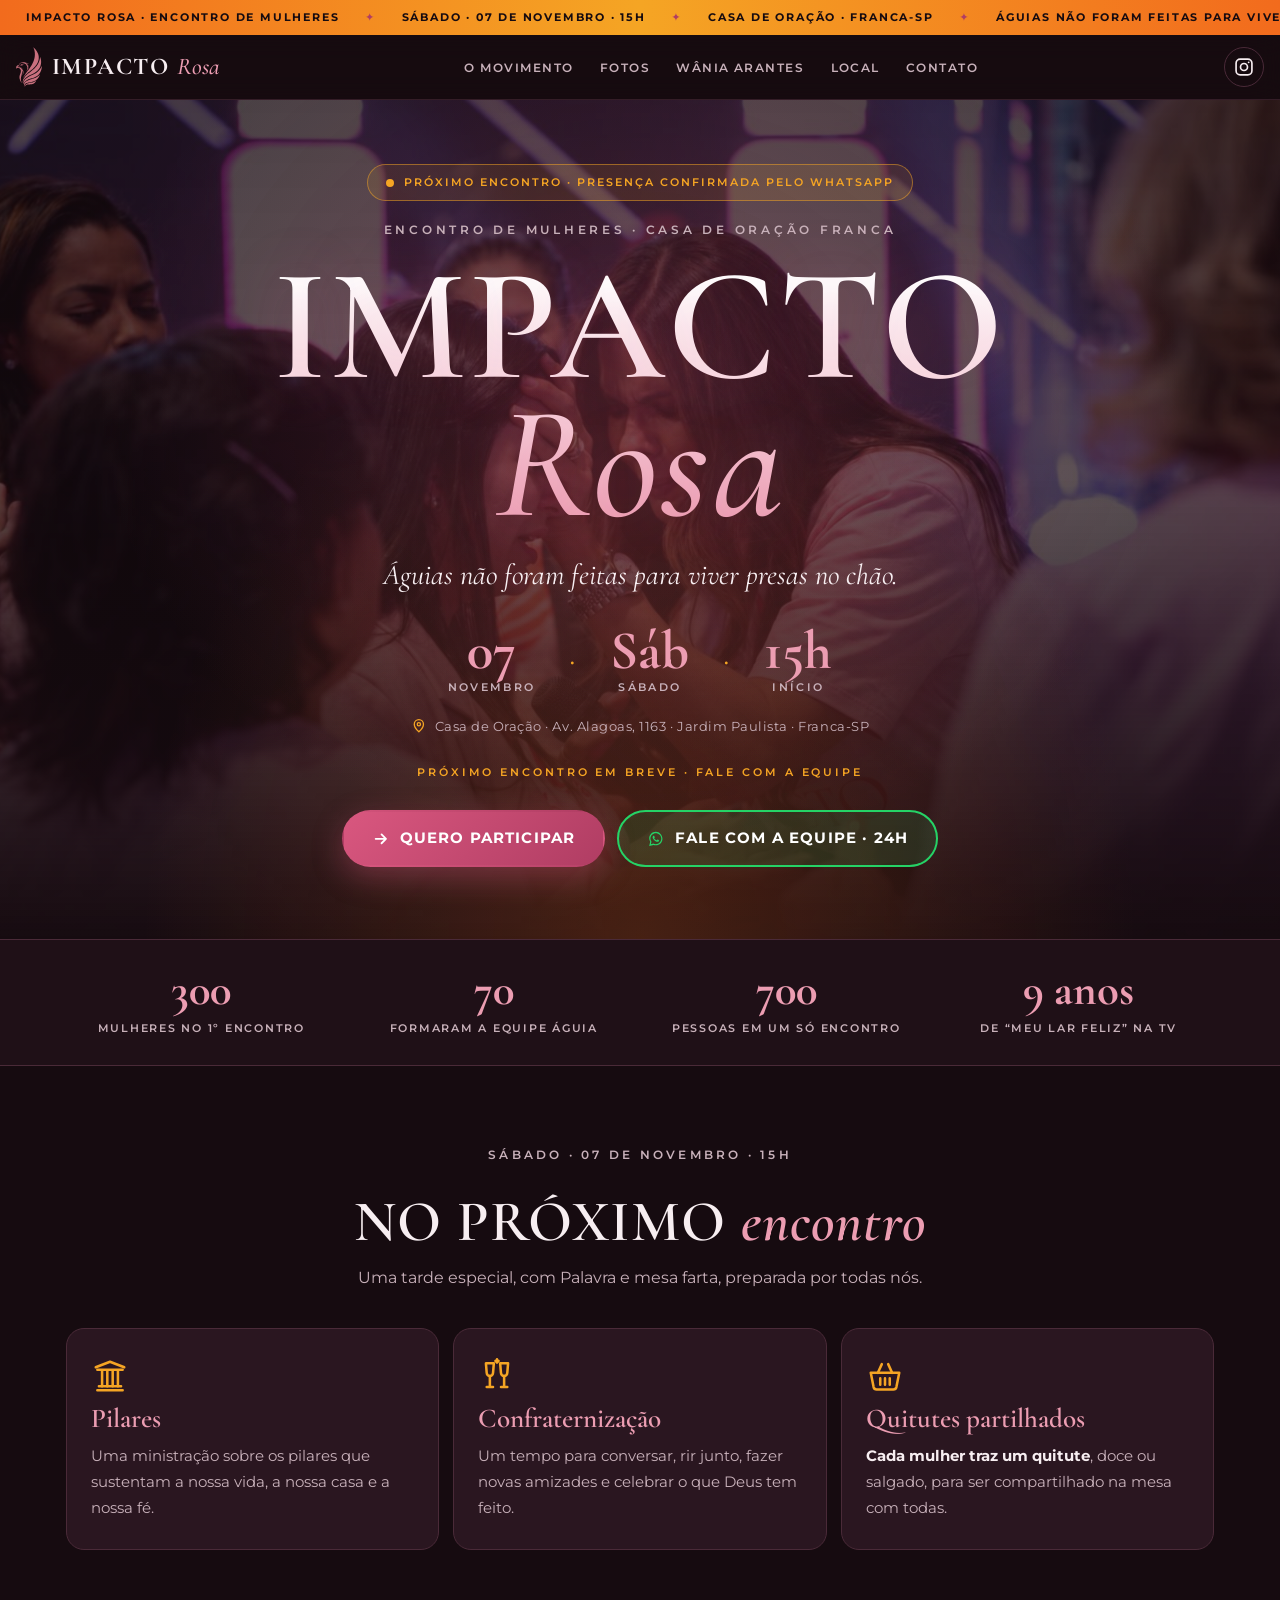
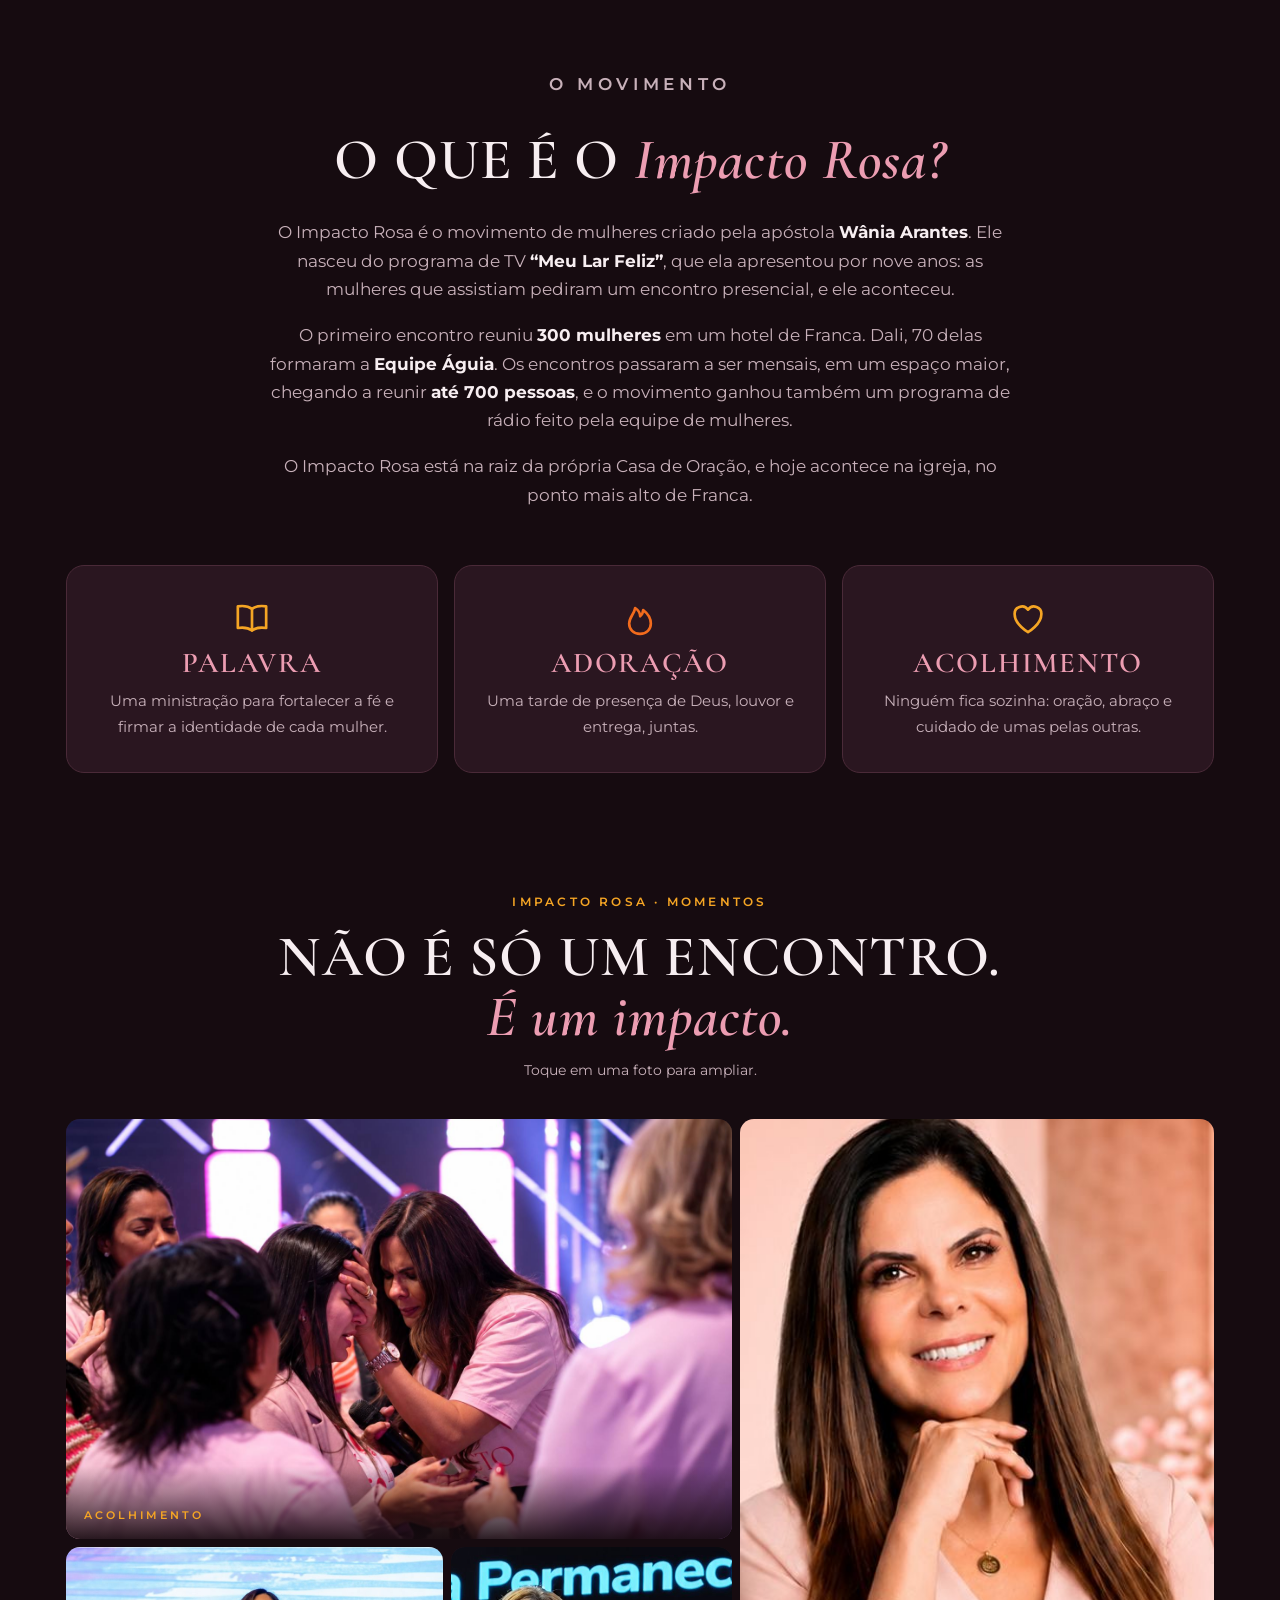
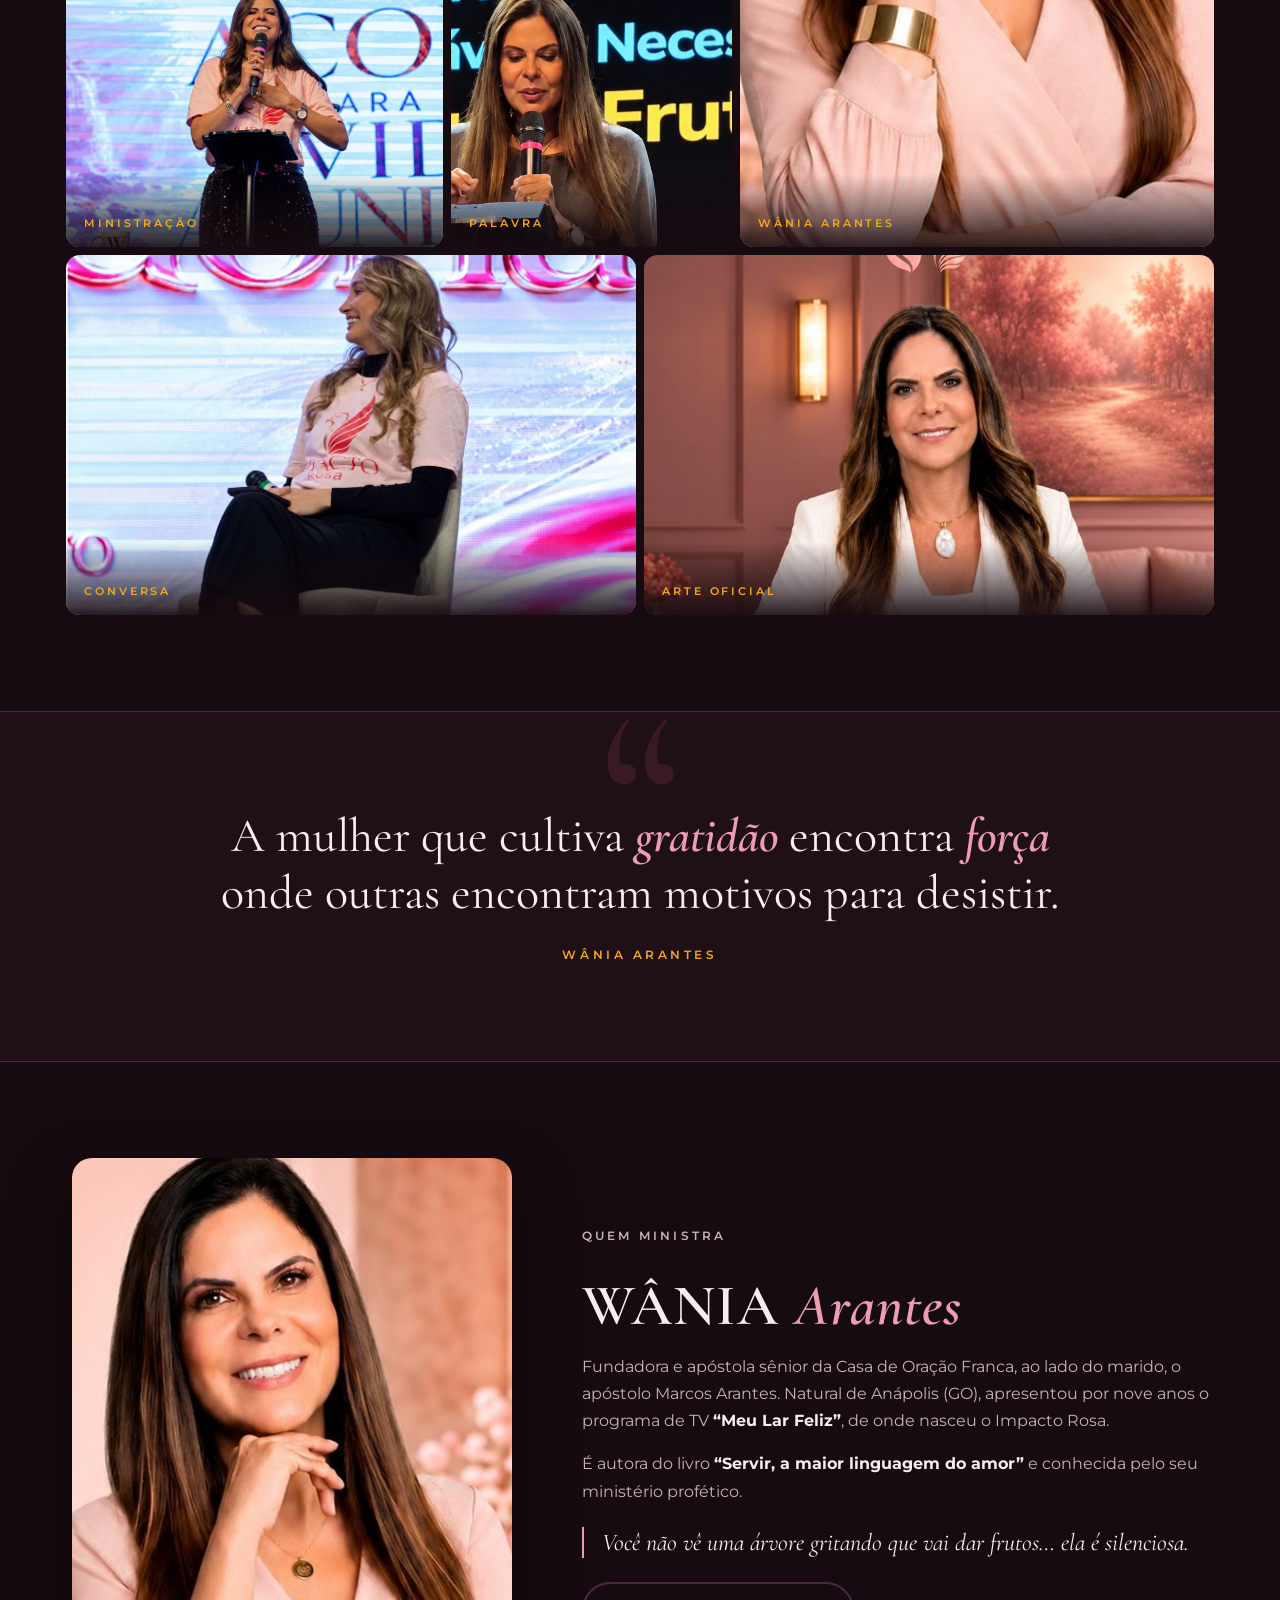
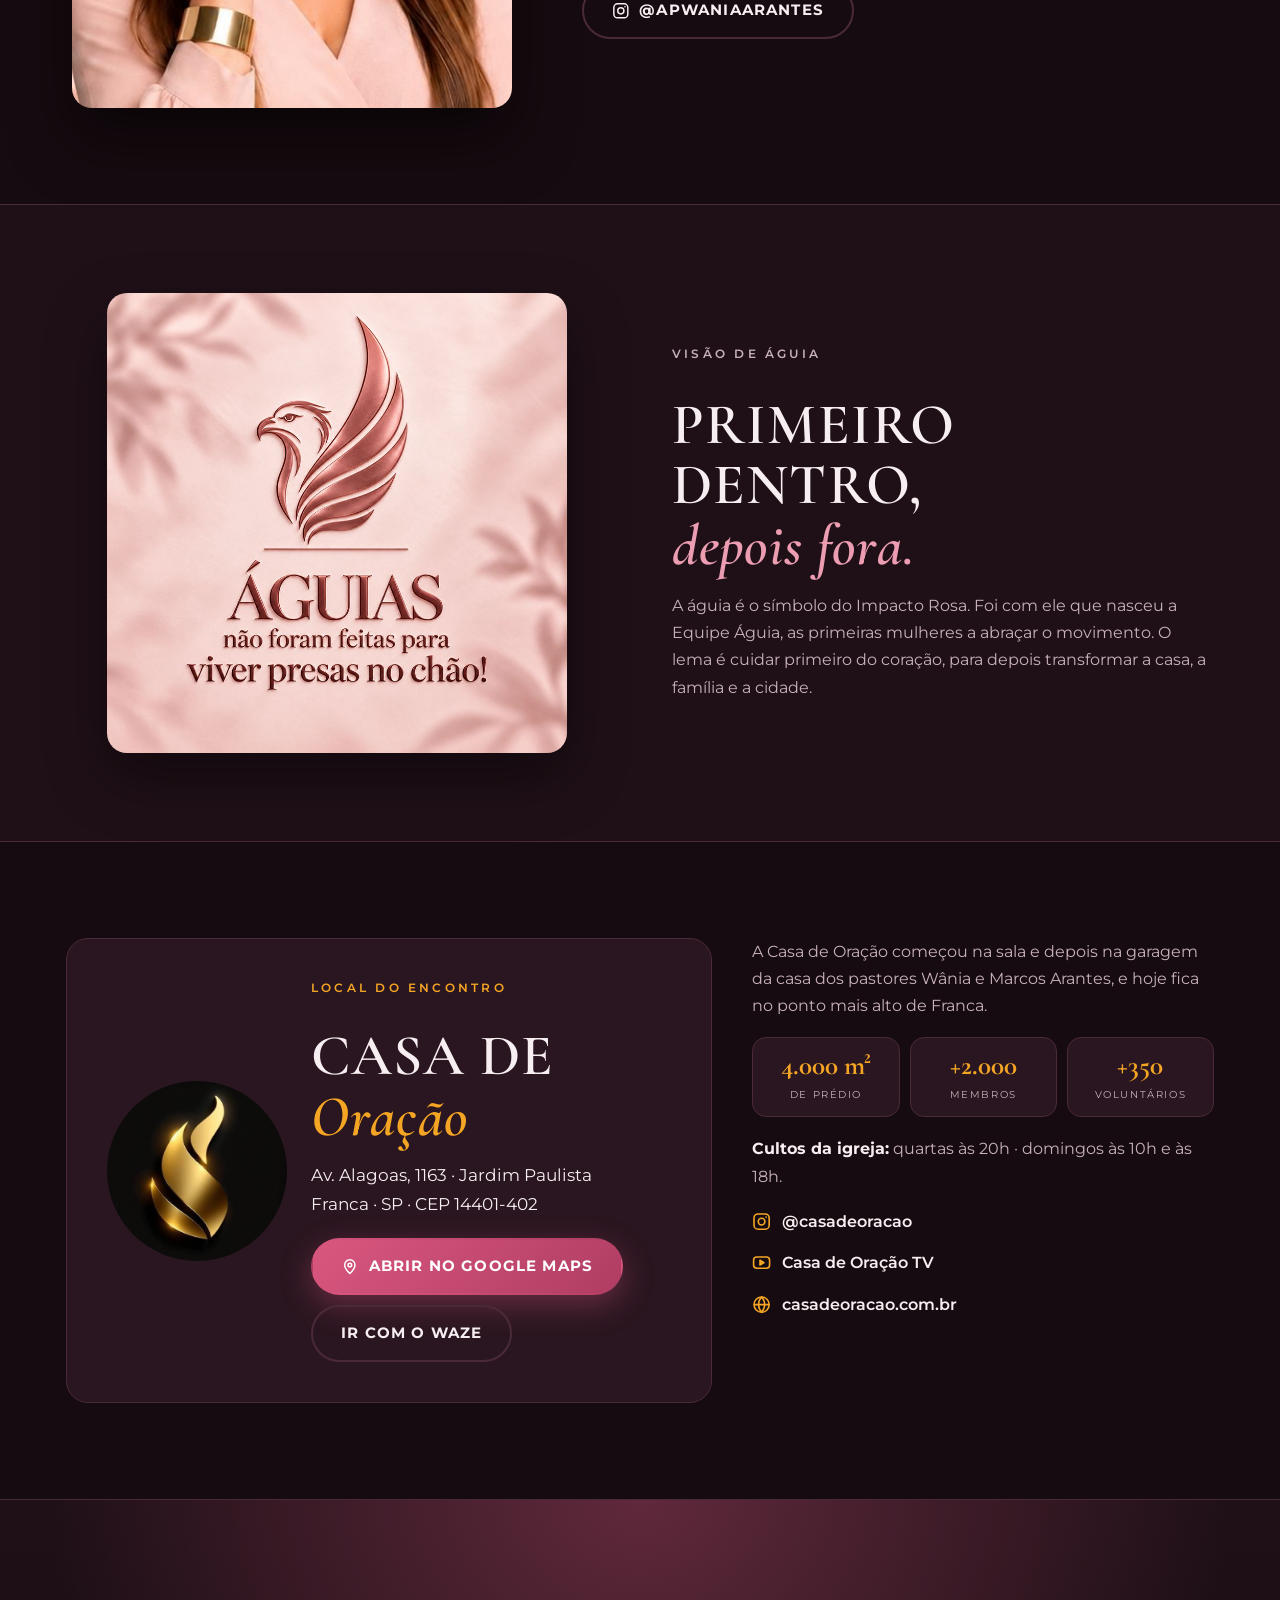
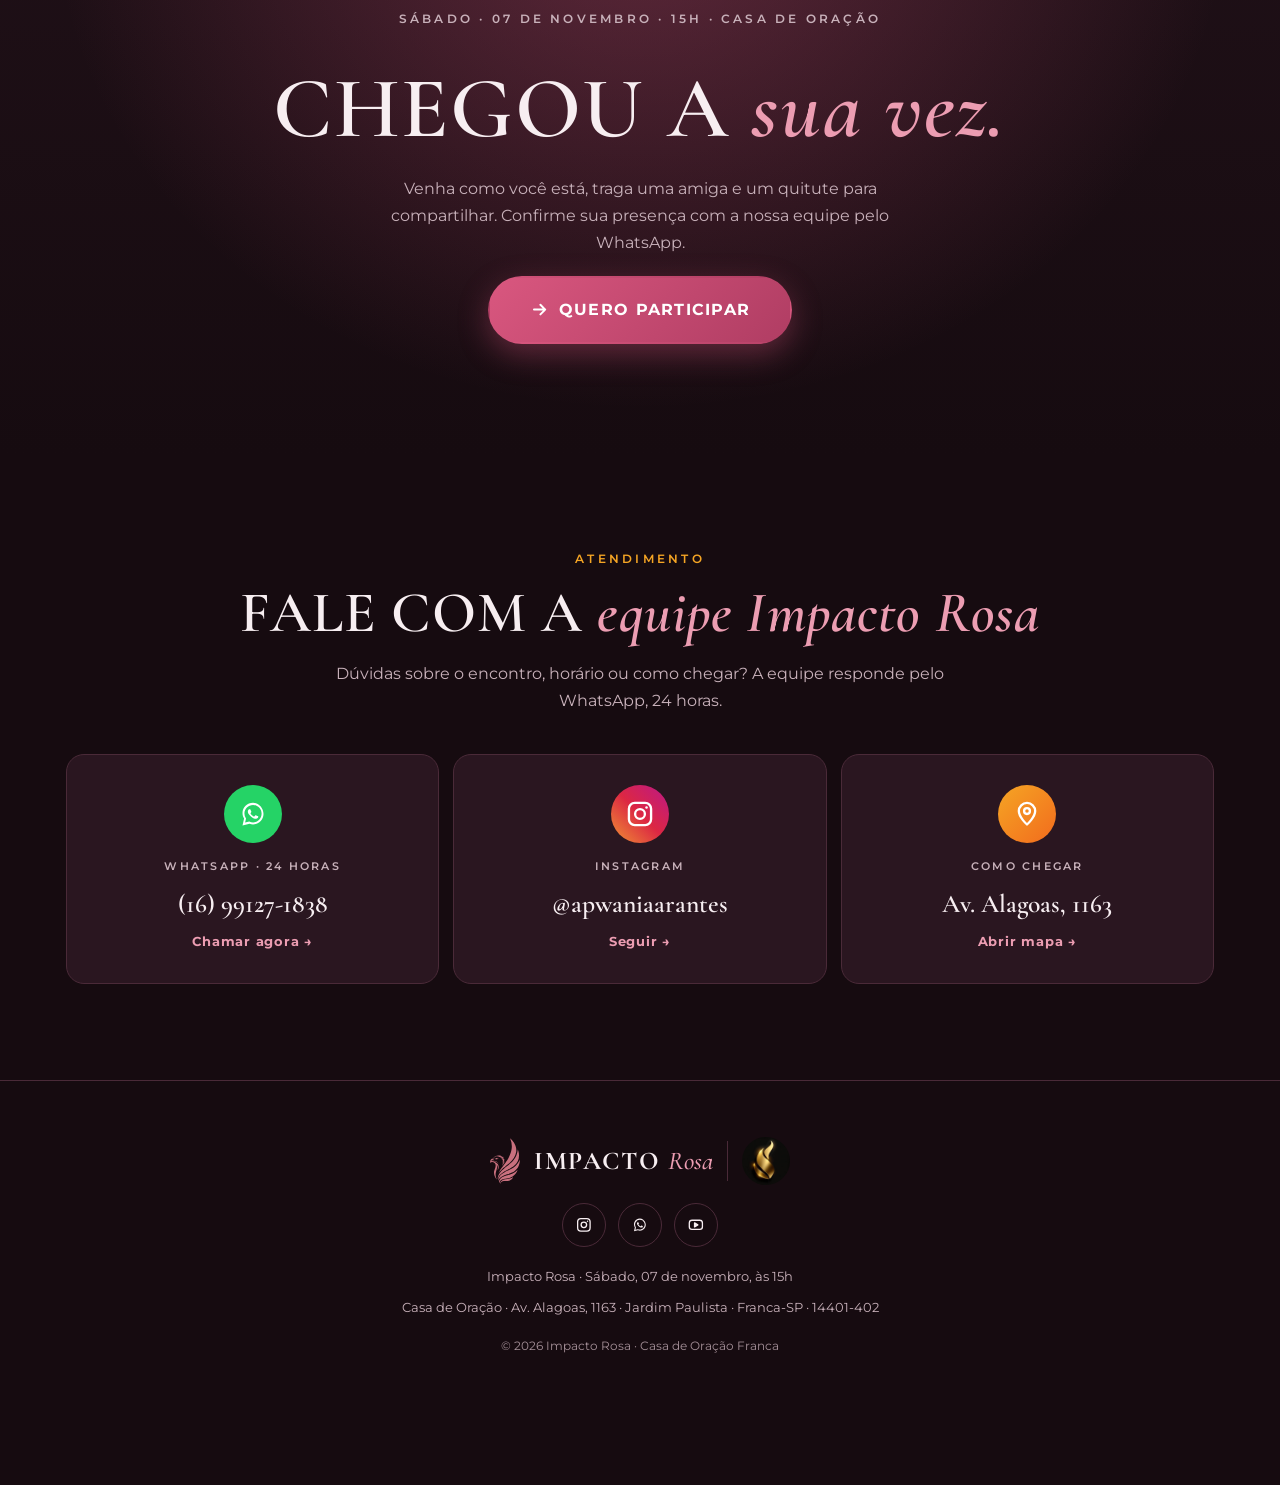
==== src/index.html @ b135def7 "Melhora o emblema da aba do navegador Ícone vetorial (icons/favicon.svg) com a águia em rosa claro s" ====
<!doctype html>
<html lang="pt-BR">
<head>
  <meta charset="utf-8">
  <meta name="viewport" content="width=device-width, initial-scale=1, viewport-fit=cover">
  <title>Impacto Rosa · Sábado, 07/11 às 15h · Casa de Oração Franca</title>
  <meta name="claude:viewport-fit-sides" content="cover">
  <meta name="description" content="Impacto Rosa: o encontro de mulheres criado por Wânia Arantes na Casa de Oração Franca. Próximo encontro: sábado, 7 de novembro, às 15h. Av. Alagoas, 1163, Jardim Paulista, Franca-SP.">
  <meta name="theme-color" content="#160b10">
  <link rel="icon" href="../favicon.ico" sizes="any">
  <link rel="icon" type="image/svg+xml" href="../icons/favicon.svg">
  <link rel="icon" type="image/png" sizes="32x32" href="../icons/favicon-32.png">
  <link rel="icon" type="image/png" sizes="192x192" href="../icons/icon-192.png">
  <link rel="apple-touch-icon" href="../icons/apple-touch-icon.png">
  <!-- Prévia do link no WhatsApp, Instagram e Facebook (SITE_URL é trocado pelo script de montagem) -->
  <meta property="og:type" content="website">
  <meta property="og:site_name" content="Impacto Rosa">
  <meta property="og:title" content="Impacto Rosa · Sábado, 07/11 às 15h · Casa de Oração Franca">
  <meta property="og:description" content="Encontro de mulheres com Wânia Arantes: Pilares, confraternização e quitutes partilhados. Av. Alagoas, 1163, Jardim Paulista, Franca-SP. WhatsApp 24h.">
  <meta property="og:url" content="SITE_URL">
  <meta property="og:image" content="SITE_URLicons/og-image.jpg">
  <meta property="og:image:width" content="1200">
  <meta property="og:image:height" content="630">
  <meta property="og:locale" content="pt_BR">
  <meta name="twitter:card" content="summary_large_image">
  <link rel="preconnect" href="https://fonts.googleapis.com">
  <link rel="preconnect" href="https://fonts.gstatic.com" crossorigin>
  <link rel="stylesheet" href="https://fonts.googleapis.com/css2?family=Cormorant+Garamond:ital,wght@0,500;0,600;0,700;1,500&family=Montserrat:wght@400;500;600;700&display=swap">
  <link rel="stylesheet" href="../assets/css/styles.css">
  <script type="application/ld+json">
  {
    "@context": "https://schema.org",
    "@type": "Event",
    "name": "Impacto Rosa",
    "description": "Encontro de mulheres da Casa de Oração Franca, com Wânia Arantes.",
    "startDate": "2026-11-07T15:00:00-03:00",
    "eventAttendanceMode": "https://schema.org/OfflineEventAttendanceMode",
    "eventStatus": "https://schema.org/EventScheduled",
    "location": {
      "@type": "Place",
      "name": "Casa de Oração Franca",
      "address": {
        "@type": "PostalAddress",
        "streetAddress": "Av. Alagoas, 1163 - Jardim Paulista",
        "addressLocality": "Franca",
        "addressRegion": "SP",
        "postalCode": "14401-402",
        "addressCountry": "BR"
      }
    },
    "performer": { "@type": "Person", "name": "Wânia Arantes" },
    "organizer": { "@type": "Organization", "name": "Casa de Oração Franca", "url": "https://casadeoracao.com.br/" }
  }
  </script>
</head>
<body>
  <a class="skip-link" href="#conteudo">Pular para o conteúdo</a>

  <!-- FAIXA ANIMADA -->
  <div class="ticker" aria-hidden="true">
    <div class="ticker-track">
      <span>Impacto Rosa · Encontro de mulheres</span><i>✦</i>
      <span>Sábado · 07 de novembro · 15h</span><i>✦</i>
      <span>Casa de Oração · Franca-SP</span><i>✦</i>
      <span>Águias não foram feitas para viver presas no chão</span><i>✦</i>
      <span>Primeiro dentro, depois fora</span><i>✦</i>
      <span>Pilares · Confraternização · Traga um quitute</span><i>✦</i>
      <span>Atendimento 24h · (16) 99127-1838</span><i>✦</i>
      <span>Impacto Rosa · Encontro de mulheres</span><i>✦</i>
      <span>Sábado · 07 de novembro · 15h</span><i>✦</i>
      <span>Casa de Oração · Franca-SP</span><i>✦</i>
      <span>Águias não foram feitas para viver presas no chão</span><i>✦</i>
      <span>Primeiro dentro, depois fora</span><i>✦</i>
      <span>Pilares · Confraternização · Traga um quitute</span><i>✦</i>
      <span>Atendimento 24h · (16) 99127-1838</span><i>✦</i>
    </div>
  </div>

  <header class="nav">
    <a class="nav-brand" href="#inicio" aria-label="Impacto Rosa, início">
      <img src="../assets/img/logo-aguia.svg" width="26" height="40" alt="">
      <span>Impacto <em>Rosa</em></span>
    </a>
    <nav aria-label="Seções">
      <ul class="nav-links">
        <li><a href="#sobre">O movimento</a></li>
        <li><a href="#galeria">Fotos</a></li>
        <li><a href="#wania">Wânia Arantes</a></li>
        <li><a href="#local">Local</a></li>
        <li><a href="#contato">Contato</a></li>
      </ul>
    </nav>
    <a class="nav-ig" href="https://www.instagram.com/apwaniaarantes/" target="_blank" rel="noopener" aria-label="Instagram @apwaniaarantes">
      <svg aria-hidden="true"><use href="#i-ig"></use></svg>
    </a>
  </header>

  <main id="conteudo">
    <!-- HERO -->
    <section id="inicio" class="hero">
      <div class="hero-bg" aria-hidden="true"></div>
      <div class="hero-shade" aria-hidden="true"></div>
      <div class="hero-content">
        <p class="hero-badge"><span class="dot" aria-hidden="true"></span> Próximo encontro · Presença confirmada pelo WhatsApp</p>
        <p class="hero-kicker">Encontro de mulheres · Casa de Oração Franca</p>
        <h1 class="hero-title">Impacto <span>Rosa</span></h1>
        <p class="hero-tagline">Águias não foram feitas para viver presas no chão.</p>

        <div class="hero-date" aria-label="Sábado, 7 de novembro, às 15 horas">
          <div><strong>07</strong><span>Novembro</span></div>
          <i aria-hidden="true">·</i>
          <div><strong>Sáb</strong><span>Sábado</span></div>
          <i aria-hidden="true">·</i>
          <div><strong>15h</strong><span>Início</span></div>
        </div>

        <p class="hero-local">
          <svg aria-hidden="true"><use href="#i-pin"></use></svg>
          Casa de Oração · Av. Alagoas, 1163 · Jardim Paulista · Franca-SP
        </p>

        <!-- CONTAGEM REGRESSIVA: data do encontro em data-alvo -->
        <div class="countdown" id="countdown" data-alvo="2026-11-07T15:00:00-03:00" data-fim="2026-11-07T20:00:00-03:00">
          <p class="cd-label" id="cd-label">Faltam para o Impacto Rosa</p>
          <div class="cd-row" id="cd-row" role="timer" aria-live="off">
            <div class="cd-box"><span class="cd-num" id="cd-d">00</span><span class="cd-unit">Dias</span></div>
            <span class="cd-sep" aria-hidden="true">:</span>
            <div class="cd-box"><span class="cd-num" id="cd-h">00</span><span class="cd-unit">Horas</span></div>
            <span class="cd-sep" aria-hidden="true">:</span>
            <div class="cd-box"><span class="cd-num" id="cd-m">00</span><span class="cd-unit">Minutos</span></div>
            <span class="cd-sep" aria-hidden="true">:</span>
            <div class="cd-box"><span class="cd-num" id="cd-s">00</span><span class="cd-unit">Segundos</span></div>
          </div>
        </div>

        <div class="hero-ctas">
          <a class="btn btn-main js-whatsapp" href="https://wa.me/5516991271838?text=Ol%C3%A1%21%20Quero%20saber%20mais%20sobre%20o%20Impacto%20Rosa." target="_blank" rel="noopener">
            <svg aria-hidden="true"><use href="#i-arrow"></use></svg> Quero participar
          </a>
          <a class="btn btn-wa js-whatsapp" href="https://wa.me/5516991271838?text=Ol%C3%A1%21%20Quero%20saber%20mais%20sobre%20o%20Impacto%20Rosa." target="_blank" rel="noopener">
            <svg aria-hidden="true"><use href="#i-wa"></use></svg> Fale com a equipe · 24h
          </a>
        </div>
      </div>
    </section>

    <!-- NÚMEROS -->
    <div class="strip">
      <ul class="strip-list">
        <li><strong>300</strong><span>mulheres no 1º encontro</span></li>
        <li><strong>70</strong><span>formaram a Equipe Águia</span></li>
        <li><strong>700</strong><span>pessoas em um só encontro</span></li>
        <li><strong>9 anos</strong><span>de “Meu Lar Feliz” na TV</span></li>
      </ul>
    </div>

    <!-- NO PRÓXIMO ENCONTRO -->
    <section class="next" aria-labelledby="next-titulo">
      <div class="wrap">
        <div class="next-head">
          <p class="label">Sábado · 07 de novembro · 15h</p>
          <h2 id="next-titulo">No próximo <em>encontro</em></h2>
          <p>Uma tarde especial, com Palavra e mesa farta, preparada por todas nós.</p>
        </div>
        <ul class="next-list">
          <li>
            <svg aria-hidden="true"><use href="#i-pillar"></use></svg>
            <h3>Pilares</h3>
            <p>Uma ministração sobre os pilares que sustentam a nossa vida, a nossa casa e a nossa fé.</p>
          </li>
          <li>
            <svg aria-hidden="true"><use href="#i-cheers"></use></svg>
            <h3>Confraternização</h3>
            <p>Um tempo para conversar, rir junto, fazer novas amizades e celebrar o que Deus tem feito.</p>
          </li>
          <li>
            <svg aria-hidden="true"><use href="#i-basket"></use></svg>
            <h3>Quitutes partilhados</h3>
            <p><strong>Cada mulher traz um quitute</strong>, doce ou salgado, para ser compartilhado na mesa com todas.</p>
          </li>
        </ul>
      </div>
    </section>

    <!-- O MOVIMENTO -->
    <section id="sobre" class="about">
      <div class="wrap narrow">
        <p class="label">O movimento</p>
        <h2>O que é o <em>Impacto Rosa?</em></h2>
        <p>
          O Impacto Rosa é o movimento de mulheres criado pela apóstola <strong>Wânia Arantes</strong>.
          Ele nasceu do programa de TV <strong>“Meu Lar Feliz”</strong>, que ela apresentou por nove anos:
          as mulheres que assistiam pediram um encontro presencial, e ele aconteceu.
        </p>
        <p>
          O primeiro encontro reuniu <strong>300 mulheres</strong> em um hotel de Franca. Dali, 70 delas
          formaram a <strong>Equipe Águia</strong>. Os encontros passaram a ser mensais, em um espaço maior,
          chegando a reunir <strong>até 700 pessoas</strong>, e o movimento ganhou também um programa de rádio
          feito pela equipe de mulheres.
        </p>
        <p>
          O Impacto Rosa está na raiz da própria Casa de Oração, e hoje acontece na igreja, no ponto mais alto de Franca.
        </p>
      </div>

      <ul class="pillars wrap">
        <li>
          <svg aria-hidden="true"><use href="#i-book"></use></svg>
          <h3>Palavra</h3>
          <p>Uma ministração para fortalecer a fé e firmar a identidade de cada mulher.</p>
        </li>
        <li>
          <svg aria-hidden="true"><use href="#i-flame"></use></svg>
          <h3>Adoração</h3>
          <p>Uma tarde de presença de Deus, louvor e entrega, juntas.</p>
        </li>
        <li>
          <svg aria-hidden="true"><use href="#i-heart"></use></svg>
          <h3>Acolhimento</h3>
          <p>Ninguém fica sozinha: oração, abraço e cuidado de umas pelas outras.</p>
        </li>
      </ul>
    </section>

    <!-- GALERIA -->
    <section id="galeria" class="gallery-section">
      <div class="wrap">
        <p class="label">Impacto Rosa · Momentos</p>
        <h2>Não é só um encontro.<br><em>É um impacto.</em></h2>
        <p class="hint">Toque em uma foto para ampliar.</p>
      </div>
      <div class="mosaic wrap">
        <button class="tile t-a" type="button" data-caption="Acolhimento">
          <img src="../assets/img/hero.jpg" width="1536" height="1024" loading="lazy" alt="Mulheres de camiseta rosa se abraçam e oram juntas durante o Impacto Rosa.">
          <span class="tile-cap">Acolhimento</span>
        </button>
        <button class="tile t-b" type="button" data-caption="Wânia Arantes">
          <img src="../assets/img/wania-arantes.jpg" width="453" height="900" loading="lazy" alt="Wânia Arantes sorrindo, de blusa rosa." style="object-position: center 15%">
          <span class="tile-cap">Wânia Arantes</span>
        </button>
        <button class="tile t-c" type="button" data-caption="Ministração">
          <img src="../assets/img/ministracao.jpg" width="1200" height="800" loading="lazy" alt="Wânia Arantes ministra no palco com microfone, sorrindo.">
          <span class="tile-cap">Ministração</span>
        </button>
        <button class="tile t-d" type="button" data-caption="Palavra">
          <img src="../assets/img/palavra.jpg" width="899" height="575" loading="lazy" alt="Wânia Arantes lê a Palavra no púlpito; no telão, a mensagem sobre produzir frutos.">
          <span class="tile-cap">Palavra</span>
        </button>
        <button class="tile t-e" type="button" data-caption="Conversa">
          <img src="../assets/img/conversa.jpg" width="1200" height="801" loading="lazy" alt="Convidada sentada no palco com a camiseta do Impacto Rosa.">
          <span class="tile-cap">Conversa</span>
        </button>
        <button class="tile t-f" type="button" data-caption="Impacto Rosa · Av. Alagoas, 1163">
          <img src="../assets/img/flyer-impacto-rosa.jpg" width="800" height="1001" loading="lazy" alt="Arte do Impacto Rosa com Wânia Arantes de blazer branco e o endereço Av. Alagoas 1163, Franca-SP." style="object-position: center 20%">
          <span class="tile-cap">Arte oficial</span>
        </button>
      </div>
    </section>

    <!-- FRASE -->
    <section class="quote">
      <span class="quote-mark" aria-hidden="true">“</span>
      <blockquote>
        <p>A mulher que cultiva <strong>gratidão</strong> encontra <strong>força</strong> onde outras encontram motivos para desistir.</p>
        <footer>Wânia Arantes</footer>
      </blockquote>
    </section>

    <!-- WÂNIA -->
    <section id="wania" class="wania">
      <div class="wrap wania-grid">
        <figure class="wania-photo">
          <img src="../assets/img/wania-arantes.jpg" width="453" height="900" loading="lazy" alt="Wânia Arantes sorrindo, de blusa rosa.">
        </figure>
        <div>
          <p class="label">Quem ministra</p>
          <h2>Wânia <em>Arantes</em></h2>
          <p>
            Fundadora e apóstola sênior da Casa de Oração Franca, ao lado do marido, o apóstolo
            Marcos Arantes. Natural de Anápolis (GO), apresentou por nove anos o programa de TV
            <strong>“Meu Lar Feliz”</strong>, de onde nasceu o Impacto Rosa.
          </p>
          <p>
            É autora do livro <strong>“Servir, a maior linguagem do amor”</strong> e conhecida pelo
            seu ministério profético.
          </p>
          <blockquote class="mini-quote">
            <p>Você não vê uma árvore gritando que vai dar frutos… ela é silenciosa.</p>
          </blockquote>
          <a class="btn btn-ghost" href="https://www.instagram.com/apwaniaarantes/" target="_blank" rel="noopener">
            <svg aria-hidden="true"><use href="#i-ig"></use></svg> @apwaniaarantes
          </a>
        </div>
      </div>
    </section>

    <!-- VISÃO DE ÁGUIA -->
    <section class="eagle">
      <div class="wrap eagle-grid">
        <img class="eagle-img" src="../assets/img/aguia-relevo.jpg" width="900" height="900" loading="lazy"
             alt="Logo do Impacto Rosa em relevo rosé: águia com asa erguida e a frase Águias não foram feitas para viver presas no chão.">
        <div>
          <p class="label">Visão de Águia</p>
          <h2>Primeiro dentro,<br><em>depois fora.</em></h2>
          <p>
            A águia é o símbolo do Impacto Rosa. Foi com ele que nasceu a Equipe Águia, as primeiras
            mulheres a abraçar o movimento. O lema é cuidar primeiro do coração, para depois
            transformar a casa, a família e a cidade.
          </p>
        </div>
      </div>
    </section>

    <!-- LOCAL -->
    <section id="local" class="local">
      <div class="wrap local-grid">
        <div class="local-card">
          <img class="local-logo" src="../assets/img/logo-casa-de-oracao-chama.jpg" width="447" height="447" alt="Logo da Casa de Oração: chama dourada.">
          <div>
            <p class="label">Local do encontro</p>
            <h2>Casa de <em>Oração</em></h2>
            <address>
              Av. Alagoas, 1163 · Jardim Paulista<br>
              Franca · SP · CEP 14401-402
            </address>
            <div class="local-actions">
              <a class="btn btn-main" href="https://www.google.com/maps/search/?api=1&amp;query=Casa%20de%20Ora%C3%A7%C3%A3o%2C%20Av.%20Alagoas%2C%201163%20-%20Jardim%20Paulista%2C%20Franca%20-%20SP%2C%2014401-402" target="_blank" rel="noopener">
                <svg aria-hidden="true"><use href="#i-pin"></use></svg> Abrir no Google Maps
              </a>
              <a class="btn btn-ghost" href="https://waze.com/ul?q=Av.%20Alagoas%2C%201163%2C%20Franca%20-%20SP&amp;navigate=yes" target="_blank" rel="noopener">
                Ir com o Waze
              </a>
            </div>
          </div>
        </div>
        <div class="local-info">
          <p>
            A Casa de Oração começou na sala e depois na garagem da casa dos pastores Wânia e Marcos Arantes,
            e hoje fica no ponto mais alto de Franca.
          </p>
          <ul class="facts">
            <li><strong>4.000 m²</strong><span>de prédio</span></li>
            <li><strong>+2.000</strong><span>membros</span></li>
            <li><strong>+350</strong><span>voluntários</span></li>
          </ul>
          <p class="cultos"><strong>Cultos da igreja:</strong> quartas às 20h · domingos às 10h e às 18h.</p>
          <ul class="links">
            <li><a href="https://www.instagram.com/casadeoracao/" target="_blank" rel="noopener"><svg aria-hidden="true"><use href="#i-ig"></use></svg> @casadeoracao</a></li>
            <li><a href="https://www.youtube.com/@CasadeOracaoTV" target="_blank" rel="noopener"><svg aria-hidden="true"><use href="#i-yt"></use></svg> Casa de Oração TV</a></li>
            <li><a href="https://casadeoracao.com.br/" target="_blank" rel="noopener"><svg aria-hidden="true"><use href="#i-globe"></use></svg> casadeoracao.com.br</a></li>
          </ul>
        </div>
      </div>
    </section>

    <!-- CHAMADA FINAL -->
    <section class="cta-block">
      <div class="wrap narrow">
        <p class="label">Sábado · 07 de novembro · 15h · Casa de Oração</p>
        <h2>Chegou a <em>sua vez.</em></h2>
        <p>Venha como você está, traga uma amiga e um quitute para compartilhar. Confirme sua presença com a nossa equipe pelo WhatsApp.</p>
        <a class="btn btn-main btn-xl js-whatsapp" href="https://wa.me/5516991271838?text=Ol%C3%A1%21%20Quero%20saber%20mais%20sobre%20o%20Impacto%20Rosa." target="_blank" rel="noopener">
          <svg aria-hidden="true"><use href="#i-arrow"></use></svg> Quero participar
        </a>
      </div>
    </section>

    <!-- CONTATO -->
    <section id="contato" class="contact">
      <div class="wrap">
        <p class="label">Atendimento</p>
        <h2>Fale com a <em>equipe Impacto Rosa</em></h2>
        <p class="contact-sub">Dúvidas sobre o encontro, horário ou como chegar? A equipe responde pelo WhatsApp, 24 horas.</p>
        <div class="contact-grid">
          <a class="contact-card js-whatsapp" href="https://wa.me/5516991271838?text=Ol%C3%A1%21%20Quero%20saber%20mais%20sobre%20o%20Impacto%20Rosa." target="_blank" rel="noopener">
            <span class="c-ico c-wa"><svg aria-hidden="true"><use href="#i-wa"></use></svg></span>
            <span class="c-t">WhatsApp · 24 horas</span>
            <span class="c-v">(16) 99127-1838</span>
            <span class="c-go">Chamar agora →</span>
          </a>
          <a class="contact-card" href="https://www.instagram.com/apwaniaarantes/" target="_blank" rel="noopener">
            <span class="c-ico c-ig"><svg aria-hidden="true"><use href="#i-ig"></use></svg></span>
            <span class="c-t">Instagram</span>
            <span class="c-v">@apwaniaarantes</span>
            <span class="c-go">Seguir →</span>
          </a>
          <a class="contact-card" href="https://www.google.com/maps/search/?api=1&amp;query=Casa%20de%20Ora%C3%A7%C3%A3o%2C%20Av.%20Alagoas%2C%201163%20-%20Jardim%20Paulista%2C%20Franca%20-%20SP%2C%2014401-402" target="_blank" rel="noopener">
            <span class="c-ico c-pin"><svg aria-hidden="true"><use href="#i-pin"></use></svg></span>
            <span class="c-t">Como chegar</span>
            <span class="c-v">Av. Alagoas, 1163</span>
            <span class="c-go">Abrir mapa →</span>
          </a>
        </div>
      </div>
    </section>
  </main>

  <footer class="footer">
    <div class="footer-logos">
      <img src="../assets/img/logo-aguia.svg" width="34" height="52" alt="">
      <span class="footer-name">Impacto <em>Rosa</em></span>
      <span class="footer-div" aria-hidden="true"></span>
      <img class="footer-flame" src="../assets/img/logo-casa-de-oracao-chama.jpg" width="52" height="52" alt="Casa de Oração Franca">
    </div>
    <div class="footer-social">
      <a href="https://www.instagram.com/apwaniaarantes/" target="_blank" rel="noopener" aria-label="Instagram @apwaniaarantes"><svg aria-hidden="true"><use href="#i-ig"></use></svg></a>
      <a class="js-whatsapp" href="https://wa.me/5516991271838?text=Ol%C3%A1%21%20Quero%20saber%20mais%20sobre%20o%20Impacto%20Rosa." target="_blank" rel="noopener" aria-label="WhatsApp"><svg aria-hidden="true"><use href="#i-wa"></use></svg></a>
      <a href="https://www.youtube.com/@CasadeOracaoTV" target="_blank" rel="noopener" aria-label="YouTube Casa de Oração TV"><svg aria-hidden="true"><use href="#i-yt"></use></svg></a>
    </div>
    <p>Impacto Rosa · Sábado, 07 de novembro, às 15h</p>
    <p>Casa de Oração · Av. Alagoas, 1163 · Jardim Paulista · Franca-SP · 14401-402</p>
    <p class="footer-copy">© <span id="ano">2026</span> Impacto Rosa · Casa de Oração Franca</p>
  </footer>

  <!-- BOTÃO FLUTUANTE: WhatsApp 24h -->
  <div class="float" id="float">
    <span class="float-label">Atendimento 24h · WhatsApp</span>
    <a class="float-wa js-whatsapp" href="https://wa.me/5516991271838?text=Ol%C3%A1%21%20Quero%20saber%20mais%20sobre%20o%20Impacto%20Rosa." target="_blank" rel="noopener" aria-label="Falar com a equipe Impacto Rosa no WhatsApp, atendimento 24 horas">
      <svg aria-hidden="true"><use href="#i-wa"></use></svg>
      <span class="float-badge" aria-hidden="true">24h</span>
    </a>
  </div>

  <!-- VISUALIZADOR DE FOTOS -->
  <div class="lightbox" id="lightbox" role="dialog" aria-modal="true" aria-label="Foto ampliada" hidden>
    <button class="lb-close" type="button" aria-label="Fechar">×</button>
    <button class="lb-nav lb-prev" type="button" aria-label="Foto anterior">‹</button>
    <figure class="lb-figure">
      <img id="lb-img" alt="">
      <figcaption id="lb-cap"></figcaption>
    </figure>
    <button class="lb-nav lb-next" type="button" aria-label="Próxima foto">›</button>
  </div>

  <!-- ÍCONES -->
  <svg width="0" height="0" style="position:absolute" aria-hidden="true" focusable="false">
    <symbol id="i-wa" viewBox="0 0 32 32"><path fill="currentColor" d="M16.04 3C9.4 3 4 8.33 4 14.9c0 2.3.67 4.45 1.83 6.27L4 29l8.06-1.8a12.2 12.2 0 0 0 3.98.66C22.68 27.86 28 22.53 28 15.96 28 9.4 22.68 3 16.04 3Zm0 22.6c-1.3 0-2.57-.24-3.74-.7l-.53-.21-4.78 1.06 1.08-4.6-.34-.55a9.6 9.6 0 0 1-1.5-5.16c0-5.33 4.4-9.66 9.8-9.66 5.4 0 9.8 4.33 9.8 9.66 0 5.83-4.4 10.16-9.79 10.16Zm5.37-7.24c-.29-.15-1.73-.85-2-.94-.27-.1-.47-.15-.66.14-.2.29-.76.94-.93 1.13-.17.2-.34.22-.63.08-.3-.15-1.24-.45-2.36-1.44-.87-.77-1.46-1.72-1.63-2.01-.17-.29-.02-.45.13-.6.13-.13.29-.34.44-.5.15-.18.2-.3.29-.5.1-.19.05-.36-.02-.5-.07-.15-.66-1.58-.9-2.16-.24-.57-.48-.49-.66-.5h-.56c-.2 0-.51.07-.78.36-.27.29-1.02 1-1.02 2.43 0 1.43 1.05 2.82 1.2 3.01.14.2 2.06 3.12 4.99 4.38.7.3 1.24.48 1.67.61.7.22 1.33.19 1.83.12.56-.08 1.73-.7 1.97-1.38.25-.68.25-1.26.17-1.38-.07-.12-.27-.2-.56-.34Z"/></symbol>
    <symbol id="i-ig" viewBox="0 0 24 24"><g fill="none" stroke="currentColor" stroke-width="2" stroke-linecap="round" stroke-linejoin="round"><rect x="2.5" y="2.5" width="19" height="19" rx="5"/><circle cx="12" cy="12" r="4.2"/></g><circle cx="17.6" cy="6.4" r="1.1" fill="currentColor"/></symbol>
    <symbol id="i-pin" viewBox="0 0 24 24"><g fill="none" stroke="currentColor" stroke-width="2" stroke-linecap="round" stroke-linejoin="round"><path d="M12 21s-7-6.2-7-11.5a7 7 0 0 1 14 0C19 14.8 12 21 12 21Z"/><circle cx="12" cy="9.5" r="2.5"/></g></symbol>
    <symbol id="i-arrow" viewBox="0 0 24 24"><path d="M5 12h14M13 6l6 6-6 6" fill="none" stroke="currentColor" stroke-width="2.5" stroke-linecap="round" stroke-linejoin="round"/></symbol>
    <symbol id="i-yt" viewBox="0 0 24 24"><g fill="none" stroke="currentColor" stroke-width="2" stroke-linejoin="round"><rect x="2" y="5" width="20" height="14" rx="4"/><path d="m10 9 5 3-5 3Z" fill="currentColor"/></g></symbol>
    <symbol id="i-globe" viewBox="0 0 24 24"><g fill="none" stroke="currentColor" stroke-width="2"><circle cx="12" cy="12" r="9.5"/><path d="M2.5 12h19M12 2.5c2.6 2.8 3.8 6 3.8 9.5s-1.2 6.7-3.8 9.5c-2.6-2.8-3.8-6-3.8-9.5S9.4 5.3 12 2.5Z"/></g></symbol>
    <symbol id="i-book" viewBox="0 0 24 24"><g fill="none" stroke="currentColor" stroke-width="1.6" stroke-linecap="round" stroke-linejoin="round"><path d="M12 6.5C10 5 7 4.5 3.5 5v13c3.5-.5 6.5 0 8.5 1.5 2-1.5 5-2 8.5-1.5V5c-3.5-.5-6.5 0-8.5 1.5Z"/><path d="M12 6.5v13"/></g></symbol>
    <symbol id="i-flame" viewBox="0 0 24 24"><path d="M12 21.5c-4 0-6.5-2.7-6.5-6.2 0-3.6 3-5.6 3.6-9.3 2 1.3 3 3.2 3 5 1-.8 1.7-2.2 1.8-3.8 2.6 2 4.6 5 4.6 8.1 0 3.5-2.5 6.2-6.5 6.2Z" fill="none" stroke="currentColor" stroke-width="1.6" stroke-linejoin="round"/></symbol>
    <symbol id="i-heart" viewBox="0 0 24 24"><path d="M12 20.5s-8-4.7-8-10.6A4.4 4.4 0 0 1 12 7a4.4 4.4 0 0 1 8 2.9c0 5.9-8 10.6-8 10.6Z" fill="none" stroke="currentColor" stroke-width="1.6" stroke-linejoin="round"/></symbol>
    <symbol id="i-pillar" viewBox="0 0 24 24"><g fill="none" stroke="currentColor" stroke-width="1.6" stroke-linecap="round" stroke-linejoin="round"><path d="M3 6.5 12 3l9 3.5"/><path d="M4 8h16M4 21h16M5 18.5h14"/><path d="M7 8.5v10M10.3 8.5v10M13.7 8.5v10M17 8.5v10"/></g></symbol>
    <symbol id="i-cheers" viewBox="0 0 24 24"><g fill="none" stroke="currentColor" stroke-width="1.6" stroke-linecap="round" stroke-linejoin="round"><path d="M5 4h5l-.5 6a2 2 0 0 1-4 0Z"/><path d="M7.5 12v7M5.5 19h4"/><path d="M14 4h5l-.5 6a2 2 0 0 1-4 0Z"/><path d="M16.5 12v7M14.5 19h4"/><path d="M11 2.5l1 1M12 1.5v1.2M13 2.5l-1 1"/></g></symbol>
    <symbol id="i-basket" viewBox="0 0 24 24"><g fill="none" stroke="currentColor" stroke-width="1.6" stroke-linecap="round" stroke-linejoin="round"><path d="M3 10h18l-1.8 9a2 2 0 0 1-2 1.5H6.8a2 2 0 0 1-2-1.5Z"/><path d="M7.5 10 10 4.5M16.5 10 14 4.5"/><path d="M9 13.5v4M12 13.5v4M15 13.5v4"/></g></symbol>
  </svg>

  <script src="../assets/js/main.js" defer></script>
</body>
</html>
---- assets/css/styles.css ----
/* Impacto Rosa · página única, visual escuro e cinematográfico (como o modelo),
   em vinho profundo com rosa e âmbar: a águia rosa do Impacto Rosa e a
   chama (labareda) da Casa de Oração. Tema único escuro, escolhido de propósito. */
:root {
  color-scheme: dark;
  --bg: #160b10;          /* vinho quase preto */
  --bg-2: #1f1017;        /* faixas alternadas */
  --surface: #2a1620;     /* cartões */
  --line: #4a2a38;
  --rose: #ec9db2;        /* rosa principal (texto e destaques) */
  --rose-strong: #d9577f; /* botões */
  --rose-dark: #b03d63;
  --amber: #f5a524;       /* âmbar: o fogo da chama da Casa de Oração */
  --flame: #f26b1d;       /* laranja labareda, ponta da chama */
  --text: #f7eef1;
  --muted: #c8b1ba;
  --wa: #25d366;
  --display: "Cormorant Garamond", Georgia, "Times New Roman", serif;
  --body: "Montserrat", system-ui, -apple-system, "Segoe UI", Roboto, sans-serif;
  --gutter-l: max(16px, env(safe-area-inset-left, 0px));
  --gutter-r: max(16px, env(safe-area-inset-right, 0px));
}

*, *::before, *::after { box-sizing: border-box; }
[hidden] { display: none !important; }
html { scroll-behavior: smooth; }
body {
  margin: 0; background: var(--bg); color: var(--text);
  font-family: var(--body); font-size: 16px; line-height: 1.7;
  -webkit-font-smoothing: antialiased; overflow-x: hidden;
}
/* height:auto mantém a proporção: sem isso a altura dos atributos width/height
   fica fixa e a imagem estica quando a tela é estreita. */
img { max-width: 100%; height: auto; display: block; }
a { color: var(--rose); }
:focus-visible { outline: 3px solid var(--amber); outline-offset: 3px; }
h1, h2, h3 { font-family: var(--display); font-weight: 600; line-height: 1.05; margin: 0; text-wrap: balance; }
h2 { font-size: clamp(2.2rem, 6vw, 3.6rem); text-transform: uppercase; letter-spacing: .02em; }
h2 em, h1 em { font-style: italic; color: var(--rose); text-transform: none; }
p { margin: 0; }
svg { width: 1.2em; height: 1.2em; flex: none; }

.skip-link { position: absolute; left: -9999px; top: 0; z-index: 2000; background: var(--amber); color: #000; padding: 8px 16px; }
.skip-link:focus { left: 16px; top: 16px; }

.wrap { width: 100%; max-width: 1180px; margin: 0 auto; padding-left: var(--gutter-l); padding-right: var(--gutter-r); }
.narrow { max-width: 780px; }
.label {
  display: block; margin-bottom: 14px; font-size: .72rem; font-weight: 600;
  letter-spacing: .28em; text-transform: uppercase; color: var(--amber);
}

/* Botões */
.btn {
  display: inline-flex; align-items: center; justify-content: center; gap: 10px;
  min-height: 52px; padding: 14px 28px; border-radius: 999px; border: 2px solid transparent;
  font-family: var(--body); font-weight: 700; font-size: .92rem; letter-spacing: .08em;
  text-transform: uppercase; text-decoration: none; cursor: pointer;
  transition: transform .2s, background-color .2s, box-shadow .2s, border-color .2s;
}
.btn:hover { transform: translateY(-2px); }
.btn-main { background: linear-gradient(135deg, var(--rose-strong), var(--rose-dark)); color: #fff; box-shadow: 0 10px 30px rgba(217, 87, 127, .35); }
.btn-main:hover { box-shadow: 0 14px 36px rgba(217, 87, 127, .5); }
.btn-wa { background: rgba(37, 211, 102, .12); border-color: var(--wa); color: #fff; }
.btn-wa svg { color: var(--wa); }
.btn-wa:hover { background: rgba(37, 211, 102, .22); }
.btn-ghost { border-color: var(--line); color: var(--text); background: transparent; }
.btn-ghost:hover { border-color: var(--rose); color: var(--rose); }
.btn-xl { min-height: 60px; padding: 18px 40px; font-size: 1rem; }

/* Faixa animada */
.ticker {
  background: linear-gradient(90deg, var(--flame), var(--amber) 50%, var(--flame));
  color: var(--bg); overflow: hidden; white-space: nowrap;
  font-size: .7rem; font-weight: 600; letter-spacing: .16em; text-transform: uppercase;
  padding-block: 8px;
}
.ticker-track { display: inline-flex; animation: ticker 40s linear infinite; }
.ticker-track span { padding: 0 1.6rem; }
.ticker-track span { font-weight: 700; }
.ticker-track i { font-style: normal; color: var(--rose-dark); }
@keyframes ticker { to { transform: translateX(-50%); } }

/* Navegação */
.nav {
  position: sticky; top: env(safe-area-inset-top, 0px); z-index: 50;
  display: flex; align-items: center; justify-content: space-between; gap: 16px;
  padding: 12px var(--gutter-r) 12px var(--gutter-l);
  background: rgba(22, 11, 16, .82); backdrop-filter: blur(12px); -webkit-backdrop-filter: blur(12px);
  border-bottom: 1px solid rgba(74, 42, 56, .6);
}
.nav-brand { display: inline-flex; align-items: center; gap: 10px; text-decoration: none; color: var(--text); }
.nav-brand img { width: 26px; height: auto; }
.nav-brand span { font-family: var(--display); font-size: 1.5rem; font-weight: 700; letter-spacing: .06em; text-transform: uppercase; line-height: 1; }
.nav-brand em { color: var(--rose); font-weight: 500; text-transform: none; letter-spacing: 0; }
.nav-links { display: none; list-style: none; margin: 0; padding: 0; gap: 26px; }
.nav-links a { color: var(--muted); text-decoration: none; font-size: .78rem; font-weight: 600; letter-spacing: .12em; text-transform: uppercase; }
.nav-links a:hover { color: var(--rose); }
@media (min-width: 960px) { .nav-links { display: flex; } }
.nav-ig { color: var(--text); display: grid; place-items: center; width: 40px; height: 40px; border-radius: 50%; border: 1px solid var(--line); }
.nav-ig:hover { color: var(--rose); border-color: var(--rose); }
.nav-ig svg { width: 20px; height: 20px; }

/* Hero */
.hero { position: relative; overflow: hidden; isolation: isolate; text-align: center; padding-block: 64px 72px; }
.hero-bg {
  position: absolute; inset: -6%; z-index: -2;
  background: url("../img/hero.jpg") center 30% / cover no-repeat;
  animation: kenburns 20s ease-out forwards;
}
.hero-shade {
  position: absolute; inset: 0; z-index: -1;
  background:
    radial-gradient(ellipse at 50% 35%, rgba(217, 87, 127, .22), transparent 60%),
    radial-gradient(ellipse at 50% 100%, rgba(242, 107, 29, .22), transparent 55%),
    linear-gradient(180deg, rgba(22, 11, 16, .78) 0%, rgba(22, 11, 16, .72) 45%, var(--bg) 100%);
}
@keyframes kenburns { from { transform: scale(1.12); } to { transform: scale(1); } }
.hero-content { max-width: 920px; margin: 0 auto; padding-left: var(--gutter-l); padding-right: var(--gutter-r); display: flex; flex-direction: column; align-items: center; gap: 18px; }
.hero-badge {
  display: inline-flex; align-items: center; gap: 10px; padding: 8px 18px; border-radius: 999px;
  border: 1px solid rgba(245, 165, 36, .5); background: rgba(245, 165, 36, .1); color: var(--amber);
  font-size: .7rem; font-weight: 600; letter-spacing: .18em; text-transform: uppercase;
}
.dot { width: 8px; height: 8px; border-radius: 50%; background: var(--amber); box-shadow: 0 0 0 0 rgba(245, 165, 36, .7); animation: pulse 2s infinite; }
@keyframes pulse { 70% { box-shadow: 0 0 0 10px rgba(245, 165, 36, 0); } 100% { box-shadow: 0 0 0 0 rgba(245, 165, 36, 0); } }
.hero-kicker { font-size: .78rem; font-weight: 600; letter-spacing: .3em; text-transform: uppercase; color: var(--muted); }
.hero-title {
  font-size: clamp(4.2rem, 17vw, 10rem); font-weight: 600; letter-spacing: .02em; text-transform: uppercase; line-height: .86;
  background: linear-gradient(180deg, #fff 10%, #f6c9d6 60%, var(--rose) 100%);
  -webkit-background-clip: text; background-clip: text; color: transparent;
  text-shadow: 0 0 60px rgba(217, 87, 127, .25);
}
.hero-title span { display: block; font-style: italic; text-transform: none; font-weight: 500; }
.hero-tagline { font-family: var(--display); font-style: italic; font-size: clamp(1.25rem, 3.4vw, 1.8rem); color: var(--text); max-width: 640px; }
.hero-date { display: flex; align-items: center; gap: clamp(14px, 4vw, 34px); margin-top: 6px; }
.hero-date div { display: flex; flex-direction: column; align-items: center; }
.hero-date strong { font-family: var(--display); font-size: clamp(2.4rem, 7vw, 3.4rem); line-height: 1; color: var(--rose); font-weight: 700; }
.hero-date span { font-size: .66rem; font-weight: 600; letter-spacing: .22em; text-transform: uppercase; color: var(--muted); }
.hero-date i { font-style: normal; color: var(--amber); font-size: 1.6rem; }
.hero-local { display: inline-flex; align-items: center; gap: 8px; font-size: .82rem; color: var(--muted); letter-spacing: .04em; }
.hero-local svg { color: var(--amber); }

.countdown { display: flex; flex-direction: column; align-items: center; gap: 10px; margin-top: 8px; }
.cd-label { font-size: .7rem; font-weight: 600; letter-spacing: .26em; text-transform: uppercase; color: var(--amber); }
.cd-row { display: flex; align-items: flex-start; gap: clamp(4px, 1.5vw, 12px); }
.cd-box {
  display: flex; flex-direction: column; align-items: center; min-width: clamp(64px, 18vw, 92px);
  padding: 12px 6px 10px; border-radius: 14px;
  background: rgba(42, 22, 32, .78); border: 1px solid rgba(245, 165, 36, .35);
  box-shadow: inset 0 -12px 24px -16px rgba(242, 107, 29, .55);
}
.cd-num {
  font-family: var(--display); font-size: clamp(2.2rem, 8vw, 3.2rem); font-weight: 700; line-height: 1; font-variant-numeric: tabular-nums;
  background: linear-gradient(180deg, #ffd27a, var(--amber) 45%, var(--flame)); -webkit-background-clip: text; background-clip: text; color: transparent;
}
.cd-unit { font-size: .6rem; font-weight: 600; letter-spacing: .2em; text-transform: uppercase; color: var(--muted); margin-top: 6px; }
.cd-sep { font-family: var(--display); font-size: 2.2rem; color: var(--flame); padding-top: 10px; }
.hero-ctas { display: flex; flex-wrap: wrap; justify-content: center; gap: 12px; margin-top: 10px; }

/* Faixa de números */
.strip { background: var(--bg-2); border-block: 1px solid var(--line); }
.strip-list {
  list-style: none; margin: 0 auto; max-width: 1180px; padding: 28px var(--gutter-r) 28px var(--gutter-l);
  display: grid; grid-template-columns: repeat(2, 1fr); gap: 22px;
}
@media (min-width: 760px) { .strip-list { grid-template-columns: repeat(4, 1fr); } }
.strip-list li { display: flex; flex-direction: column; align-items: center; text-align: center; }
.strip-list strong { font-family: var(--display); font-size: clamp(2rem, 5vw, 2.8rem); color: var(--rose); line-height: 1; }
.strip-list span { font-size: .68rem; font-weight: 600; letter-spacing: .16em; text-transform: uppercase; color: var(--muted); margin-top: 6px; }

/* O movimento */
.about { padding-block: 96px 80px; }
.about .narrow { text-align: center; display: flex; flex-direction: column; gap: 18px; }
.about h2 { margin-bottom: 10px; }
.about p { color: var(--muted); font-size: 1.04rem; }
.about strong { color: var(--text); }
.pillars { list-style: none; margin-top: 56px; display: grid; gap: 16px; grid-template-columns: 1fr; }
@media (min-width: 760px) { .pillars { grid-template-columns: repeat(3, 1fr); } }
.pillars li {
  background: var(--surface); border: 1px solid var(--line); border-radius: 18px; padding: 32px 26px;
  text-align: center; display: flex; flex-direction: column; align-items: center; gap: 10px;
}
.pillars svg { width: 40px; height: 40px; color: var(--amber); }
.pillars li:nth-child(2) svg { color: var(--flame); } /* Adoração: a chama */
.pillars h3 { font-size: 1.8rem; color: var(--rose); text-transform: uppercase; letter-spacing: .06em; }
.pillars p { color: var(--muted); font-size: .95rem; }

/* No próximo encontro */
.next { padding-block: 80px 24px; }
.next-head { text-align: center; display: flex; flex-direction: column; align-items: center; gap: 12px; margin-bottom: 36px; }
.next-head p { color: var(--muted); max-width: 620px; }
.next-list { list-style: none; margin: 0; padding: 0; display: grid; gap: 14px; grid-template-columns: 1fr; }
@media (min-width: 760px) { .next-list { grid-template-columns: repeat(3, 1fr); } }
.next-list li {
  background: var(--surface); border: 1px solid var(--line); border-radius: 18px; padding: 28px 24px;
  display: flex; flex-direction: column; gap: 10px; align-items: flex-start;
}
.next-list svg { width: 38px; height: 38px; color: var(--amber); }
.next-list h3 { font-size: 1.7rem; color: var(--rose); }
.next-list p { color: var(--muted); font-size: .95rem; }
.next-list strong { color: var(--text); }

/* Galeria */
.gallery-section { padding-block: 40px 96px; }
.gallery-section .wrap:first-child { text-align: center; margin-bottom: 36px; }
.hint { color: var(--muted); font-size: .85rem; margin-top: 12px; }
.mosaic { display: grid; gap: 8px; grid-template-columns: 1fr; grid-auto-rows: 280px; }
@media (min-width: 640px) {
  .mosaic { grid-template-columns: repeat(2, 1fr); grid-auto-rows: 260px; }
  .t-a { grid-column: 1 / -1; }
}
@media (min-width: 960px) {
  .mosaic { grid-template-columns: repeat(12, 1fr); grid-template-rows: 420px 300px 360px; grid-auto-rows: auto; }
  .t-a { grid-column: 1 / 8; grid-row: 1; }
  .t-b { grid-column: 8 / 13; grid-row: 1 / 3; }
  .t-c { grid-column: 1 / 5; grid-row: 2; }
  .t-d { grid-column: 5 / 8; grid-row: 2; }
  .t-e { grid-column: 1 / 7; grid-row: 3; }
  .t-f { grid-column: 7 / 13; grid-row: 3; }
}
.tile {
  position: relative; overflow: hidden; border: 0; padding: 0; margin: 0; cursor: zoom-in;
  border-radius: 14px; background: var(--surface); color: inherit; font: inherit; min-width: 0;
}
.tile img {
  width: 100%; height: 100%; object-fit: cover;
  transform: scale(1.08); filter: brightness(.7) saturate(.9);
  transition: transform 1.1s cubic-bezier(.2, .7, .2, 1), filter 1.1s ease;
}
.tile.is-in img { transform: scale(1); filter: none; }
.tile:hover img, .tile:focus-visible img { transform: scale(1.05); }
.tile-cap {
  position: absolute; left: 0; right: 0; bottom: 0; padding: 40px 18px 14px; text-align: left;
  background: linear-gradient(to top, rgba(22, 11, 16, .9), transparent);
  font-size: .7rem; font-weight: 600; letter-spacing: .26em; text-transform: uppercase; color: var(--amber);
}

/* Visualizador de fotos */
.lightbox {
  position: fixed; inset: 0; z-index: 3000; display: flex; align-items: center; justify-content: center;
  background: rgba(10, 5, 8, .94);
  padding: max(16px, env(safe-area-inset-top, 0px)) max(16px, env(safe-area-inset-right, 0px)) max(16px, env(safe-area-inset-bottom, 0px)) max(16px, env(safe-area-inset-left, 0px));
}
.lb-figure { margin: 0; max-width: min(1100px, 100%); display: flex; flex-direction: column; align-items: center; gap: 12px; }
.lb-figure img { max-height: 80vh; width: auto; border-radius: 10px; box-shadow: 0 20px 60px rgba(0, 0, 0, .6); animation: lb-in .35s ease; }
@keyframes lb-in { from { opacity: 0; transform: scale(.96); } }
.lb-figure figcaption { font-size: .75rem; font-weight: 600; letter-spacing: .24em; text-transform: uppercase; color: var(--amber); }
.lb-close, .lb-nav {
  position: absolute; display: grid; place-items: center; width: 48px; height: 48px; border-radius: 50%;
  background: rgba(42, 22, 32, .9); border: 1px solid var(--line); color: #fff; font-size: 1.8rem; line-height: 1; cursor: pointer;
}
.lb-close { top: max(16px, env(safe-area-inset-top, 0px)); right: max(16px, env(safe-area-inset-right, 0px)); }
.lb-prev { left: max(10px, env(safe-area-inset-left, 0px)); }
.lb-next { right: max(10px, env(safe-area-inset-right, 0px)); }
.lb-close:hover, .lb-nav:hover { border-color: var(--rose); color: var(--rose); }

/* Frase */
.quote { position: relative; background: var(--bg-2); border-block: 1px solid var(--line); text-align: center; padding: 96px var(--gutter-r) 96px var(--gutter-l); overflow: hidden; }
.quote-mark { position: absolute; top: -40px; left: 50%; transform: translateX(-50%); font-family: var(--display); font-size: 16rem; line-height: 1; color: rgba(217, 87, 127, .14); pointer-events: none; }
.quote blockquote { position: relative; margin: 0 auto; max-width: 880px; }
.quote p { font-family: var(--display); font-size: clamp(1.8rem, 4.6vw, 3rem); line-height: 1.2; text-wrap: balance; }
.quote strong { color: var(--rose); font-weight: 600; font-style: italic; }
.quote footer { margin-top: 22px; font-size: .74rem; font-weight: 600; letter-spacing: .3em; text-transform: uppercase; color: var(--amber); }

/* Wânia */
.wania { padding-block: 96px; }
.wania-grid { display: grid; gap: 40px; align-items: center; grid-template-columns: 1fr; }
@media (min-width: 900px) { .wania-grid { grid-template-columns: 5fr 7fr; gap: 64px; } }
.wania-photo { margin: 0; justify-self: center; max-width: 440px; width: 100%; }
.wania-photo img { width: 100%; aspect-ratio: 4 / 5; object-fit: cover; object-position: center 10%; border-radius: 20px; box-shadow: 0 30px 60px rgba(0, 0, 0, .5); }
.wania-grid > div { display: flex; flex-direction: column; gap: 16px; align-items: flex-start; min-width: 0; }
.wania p { color: var(--muted); }
.wania strong { color: var(--text); }
.mini-quote { margin: 6px 0 8px; padding-left: 18px; border-left: 2px solid var(--rose); }
.mini-quote p { font-family: var(--display); font-style: italic; font-size: 1.5rem; line-height: 1.3; color: var(--text); }

/* Visão de Águia */
.eagle { background: var(--bg-2); border-block: 1px solid var(--line); padding-block: 88px; }
.eagle-grid { display: grid; gap: 40px; align-items: center; grid-template-columns: 1fr; }
@media (min-width: 900px) { .eagle-grid { grid-template-columns: 1fr 1fr; gap: 64px; } }
.eagle-img { width: 100%; height: auto; aspect-ratio: 1 / 1; object-fit: cover; max-width: 460px; justify-self: center; border-radius: 20px; box-shadow: 0 24px 60px rgba(0, 0, 0, .45); }
.eagle-grid > div { display: flex; flex-direction: column; gap: 16px; min-width: 0; }
.eagle p { color: var(--muted); }

/* Local */
.local { padding-block: 96px; }
.local-grid { display: grid; gap: 28px; grid-template-columns: 1fr; }
@media (min-width: 960px) { .local-grid { grid-template-columns: 7fr 5fr; gap: 40px; } }
.local-card {
  display: grid; gap: 24px; align-items: center; grid-template-columns: 1fr;
  background: var(--surface); border: 1px solid var(--line);
  border-radius: 22px; padding: clamp(24px, 4vw, 40px);
}
@media (min-width: 640px) { .local-card { grid-template-columns: 180px 1fr; } }
.local-logo { width: 180px; height: 180px; border-radius: 50%; object-fit: cover; justify-self: center; }
.local-card > div { display: flex; flex-direction: column; gap: 14px; min-width: 0; }
.local-card h2 em { color: var(--amber); }
.local-card address { font-style: normal; font-size: 1.05rem; color: var(--text); }
.local-actions { display: flex; flex-wrap: wrap; gap: 10px; margin-top: 6px; }
.local-info { display: flex; flex-direction: column; gap: 18px; color: var(--muted); }
.facts { list-style: none; margin: 0; padding: 0; display: grid; grid-template-columns: repeat(3, 1fr); gap: 10px; }
.facts li { background: var(--surface); border: 1px solid var(--line); border-radius: 14px; padding: 14px 8px; text-align: center; display: flex; flex-direction: column; }
.facts strong { font-family: var(--display); font-size: 1.7rem; color: var(--amber); line-height: 1; }
.facts span { font-size: .62rem; letter-spacing: .16em; text-transform: uppercase; margin-top: 6px; }
.cultos strong { color: var(--text); }
.links { list-style: none; margin: 0; padding: 0; display: flex; flex-direction: column; gap: 10px; }
.links a { display: inline-flex; align-items: center; gap: 10px; color: var(--text); text-decoration: none; font-weight: 600; }
.links a:hover { color: var(--rose); }
.links svg { color: var(--amber); }

/* Chamada final */
.cta-block {
  position: relative; text-align: center; padding-block: 110px; overflow: hidden;
  background:
    radial-gradient(ellipse at 50% 0%, rgba(217, 87, 127, .35), transparent 65%),
    linear-gradient(180deg, var(--bg-2), var(--bg));
  border-top: 1px solid var(--line);
}
.cta-block .narrow { display: flex; flex-direction: column; align-items: center; gap: 20px; }
.cta-block h2 { font-size: clamp(3rem, 10vw, 5.4rem); }
.cta-block p { color: var(--muted); max-width: 560px; }

/* Contato */
.contact { padding-block: 96px; }
.contact .wrap > h2, .contact .label, .contact-sub { text-align: center; }
.contact-sub { color: var(--muted); max-width: 620px; margin: 16px auto 40px; }
.contact-grid { display: grid; gap: 14px; grid-template-columns: 1fr; }
@media (min-width: 760px) { .contact-grid { grid-template-columns: repeat(3, 1fr); } }
.contact-card {
  display: flex; flex-direction: column; align-items: center; gap: 6px; text-align: center; text-decoration: none;
  background: var(--surface); border: 1px solid var(--line); border-radius: 18px; padding: 30px 20px; color: var(--text);
  transition: transform .2s, border-color .2s;
}
.contact-card:hover { transform: translateY(-4px); border-color: var(--rose); }
.c-ico { width: 58px; height: 58px; border-radius: 50%; display: grid; place-items: center; margin-bottom: 8px; color: #fff; }
.c-ico svg { width: 28px; height: 28px; }
.c-wa { background: var(--wa); }
.c-ig { background: linear-gradient(45deg, #f09433, #dc2743, #bc1888); }
.c-pin { background: linear-gradient(135deg, var(--amber), var(--flame)); }
.c-t { font-size: .7rem; font-weight: 600; letter-spacing: .2em; text-transform: uppercase; color: var(--muted); }
.c-v { font-family: var(--display); font-size: 1.6rem; font-weight: 600; }
.c-go { font-size: .8rem; font-weight: 700; color: var(--rose); letter-spacing: .06em; }

/* Rodapé */
.footer {
  border-top: 1px solid var(--line); text-align: center; color: var(--muted); font-size: .82rem;
  padding: 56px var(--gutter-r) calc(110px + env(safe-area-inset-bottom, 0px)) var(--gutter-l);
  display: flex; flex-direction: column; align-items: center; gap: 8px;
}
.footer-logos { display: flex; align-items: center; gap: 14px; margin-bottom: 10px; }
.footer-logos img { width: 30px; height: auto; }
.footer-name { font-family: var(--display); font-size: 1.6rem; font-weight: 700; text-transform: uppercase; letter-spacing: .06em; color: var(--text); }
.footer-name em { color: var(--rose); font-weight: 500; text-transform: none; letter-spacing: 0; }
.footer-div { width: 1px; height: 40px; background: var(--line); }
.footer-logos .footer-flame { width: 48px; height: 48px; border-radius: 50%; object-fit: cover; }
.footer-social { display: flex; gap: 12px; margin-bottom: 10px; }
.footer-social a { width: 44px; height: 44px; border-radius: 50%; border: 1px solid var(--line); display: grid; place-items: center; color: var(--text); }
.footer-social a:hover { color: var(--rose); border-color: var(--rose); }
.footer-copy { margin-top: 10px; font-size: .74rem; opacity: .8; }

/* Botão flutuante WhatsApp 24h */
.float {
  position: fixed; z-index: 900; display: flex; align-items: center; gap: 12px;
  right: calc(20px + env(safe-area-inset-right, 0px));
  bottom: calc(20px + env(safe-area-inset-bottom, 0px));
  transition: opacity .25s, transform .25s, visibility .25s;
}
.float.is-hidden { opacity: 0; visibility: hidden; transform: translateY(16px); }
.float-label {
  display: none; padding: 8px 14px; border-radius: 999px; background: rgba(22, 11, 16, .92); border: 1px solid var(--line);
  font-size: .72rem; font-weight: 600; letter-spacing: .08em; color: var(--text); white-space: nowrap;
}
@media (min-width: 960px) { .float-label { display: block; } }
.float-wa {
  position: relative; width: 60px; height: 60px; border-radius: 50%; display: grid; place-items: center;
  background: var(--wa); color: #fff; box-shadow: 0 6px 24px rgba(37, 211, 102, .45);
  animation: wa-pulse 2.6s ease-out infinite;
}
.float-wa svg { width: 30px; height: 30px; }
.float-badge {
  position: absolute; top: -4px; right: -6px; padding: 2px 6px; border-radius: 10px;
  background: #fff; color: #0f7a4a; font-size: .62rem; font-weight: 800; letter-spacing: .02em;
  box-shadow: 0 2px 6px rgba(0, 0, 0, .35);
}
@keyframes wa-pulse {
  0% { box-shadow: 0 0 0 0 rgba(37, 211, 102, .5), 0 6px 24px rgba(37, 211, 102, .45); }
  70% { box-shadow: 0 0 0 16px rgba(37, 211, 102, 0), 0 6px 24px rgba(37, 211, 102, .45); }
  100% { box-shadow: 0 0 0 0 rgba(37, 211, 102, 0), 0 6px 24px rgba(37, 211, 102, .45); }
}
@media (max-width: 640px) {
  .float { right: calc(14px + env(safe-area-inset-right, 0px)); bottom: calc(14px + env(safe-area-inset-bottom, 0px)); }
  .float-wa { width: 54px; height: 54px; }
  .hero-ctas .btn, .local-actions .btn { width: 100%; }
  .hero-ctas, .local-actions { width: 100%; }
  .about, .wania, .local, .contact { padding-block: 72px; }
  .quote, .eagle { padding-block: 72px; }
}

@media (prefers-reduced-motion: reduce) {
  html { scroll-behavior: auto; }
  *, *::before, *::after { animation: none !important; transition: none !important; }
  .tile img { transform: none; filter: none; }
}
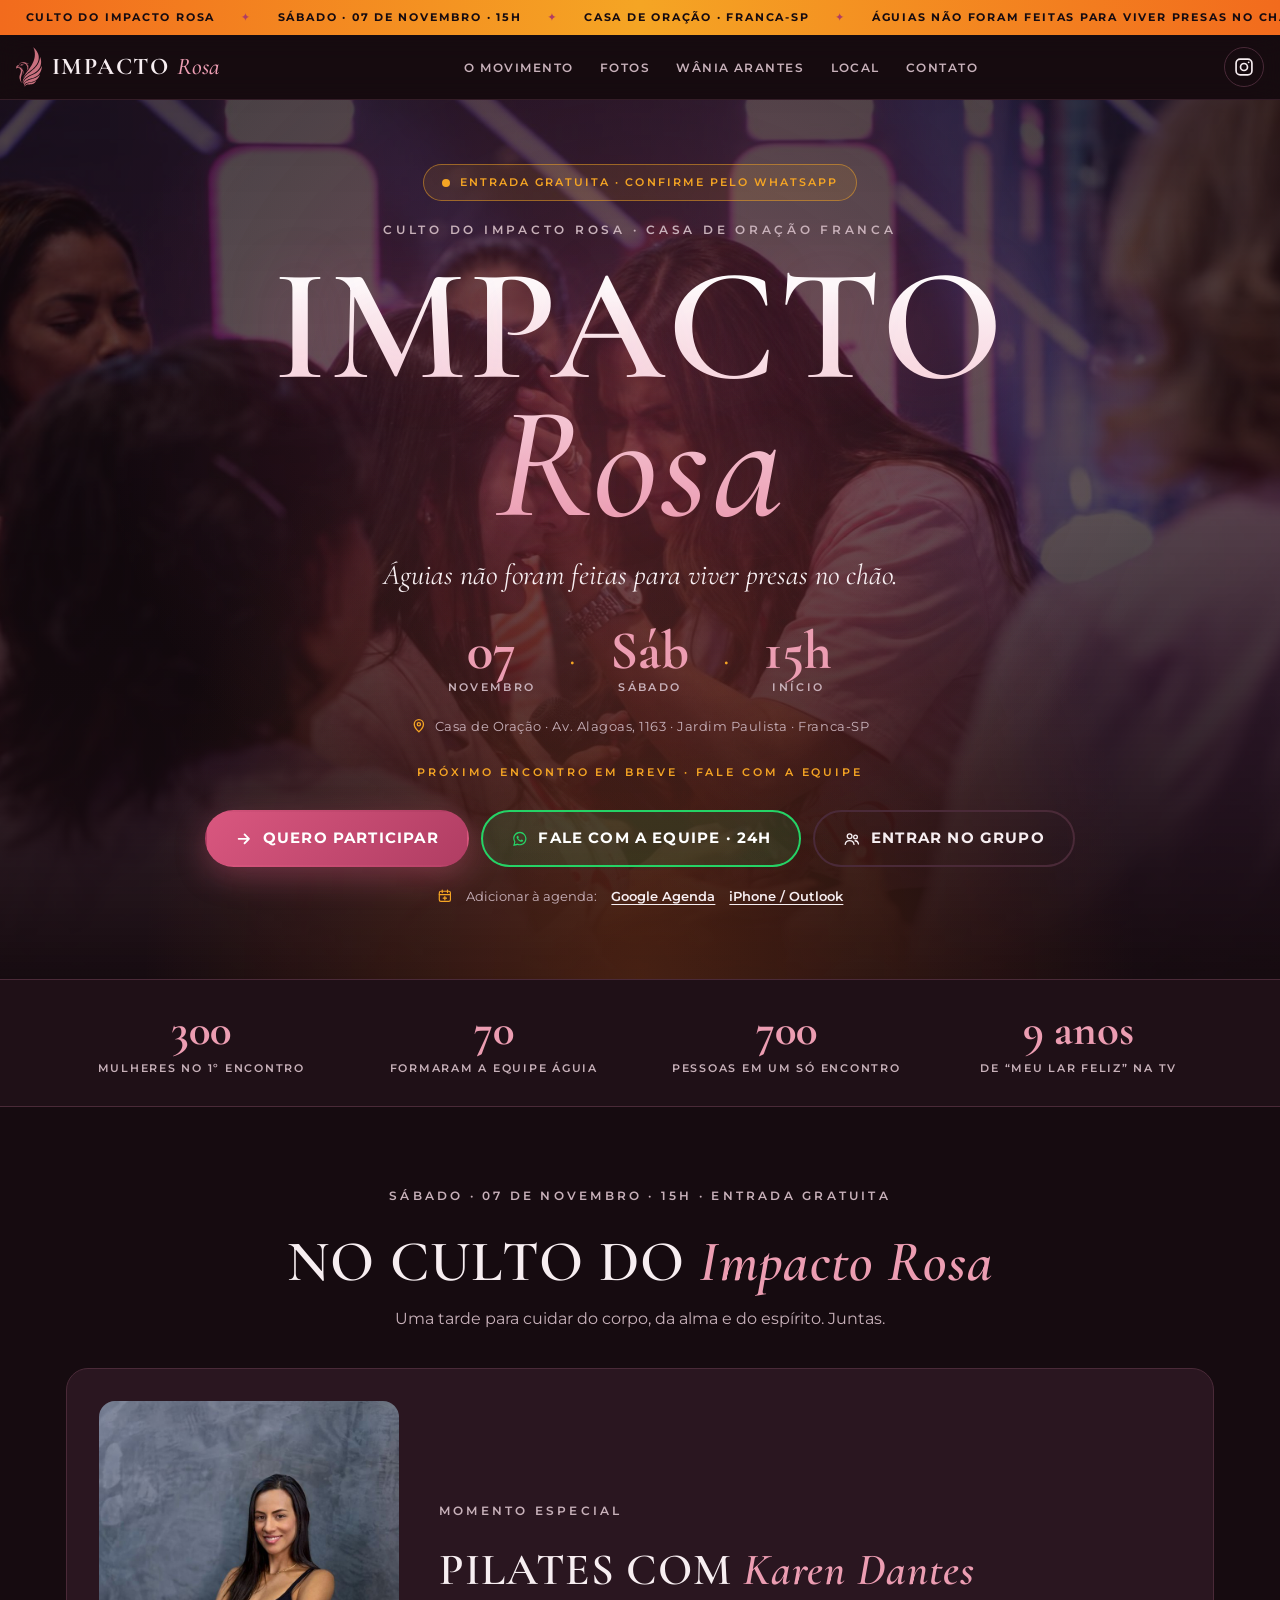
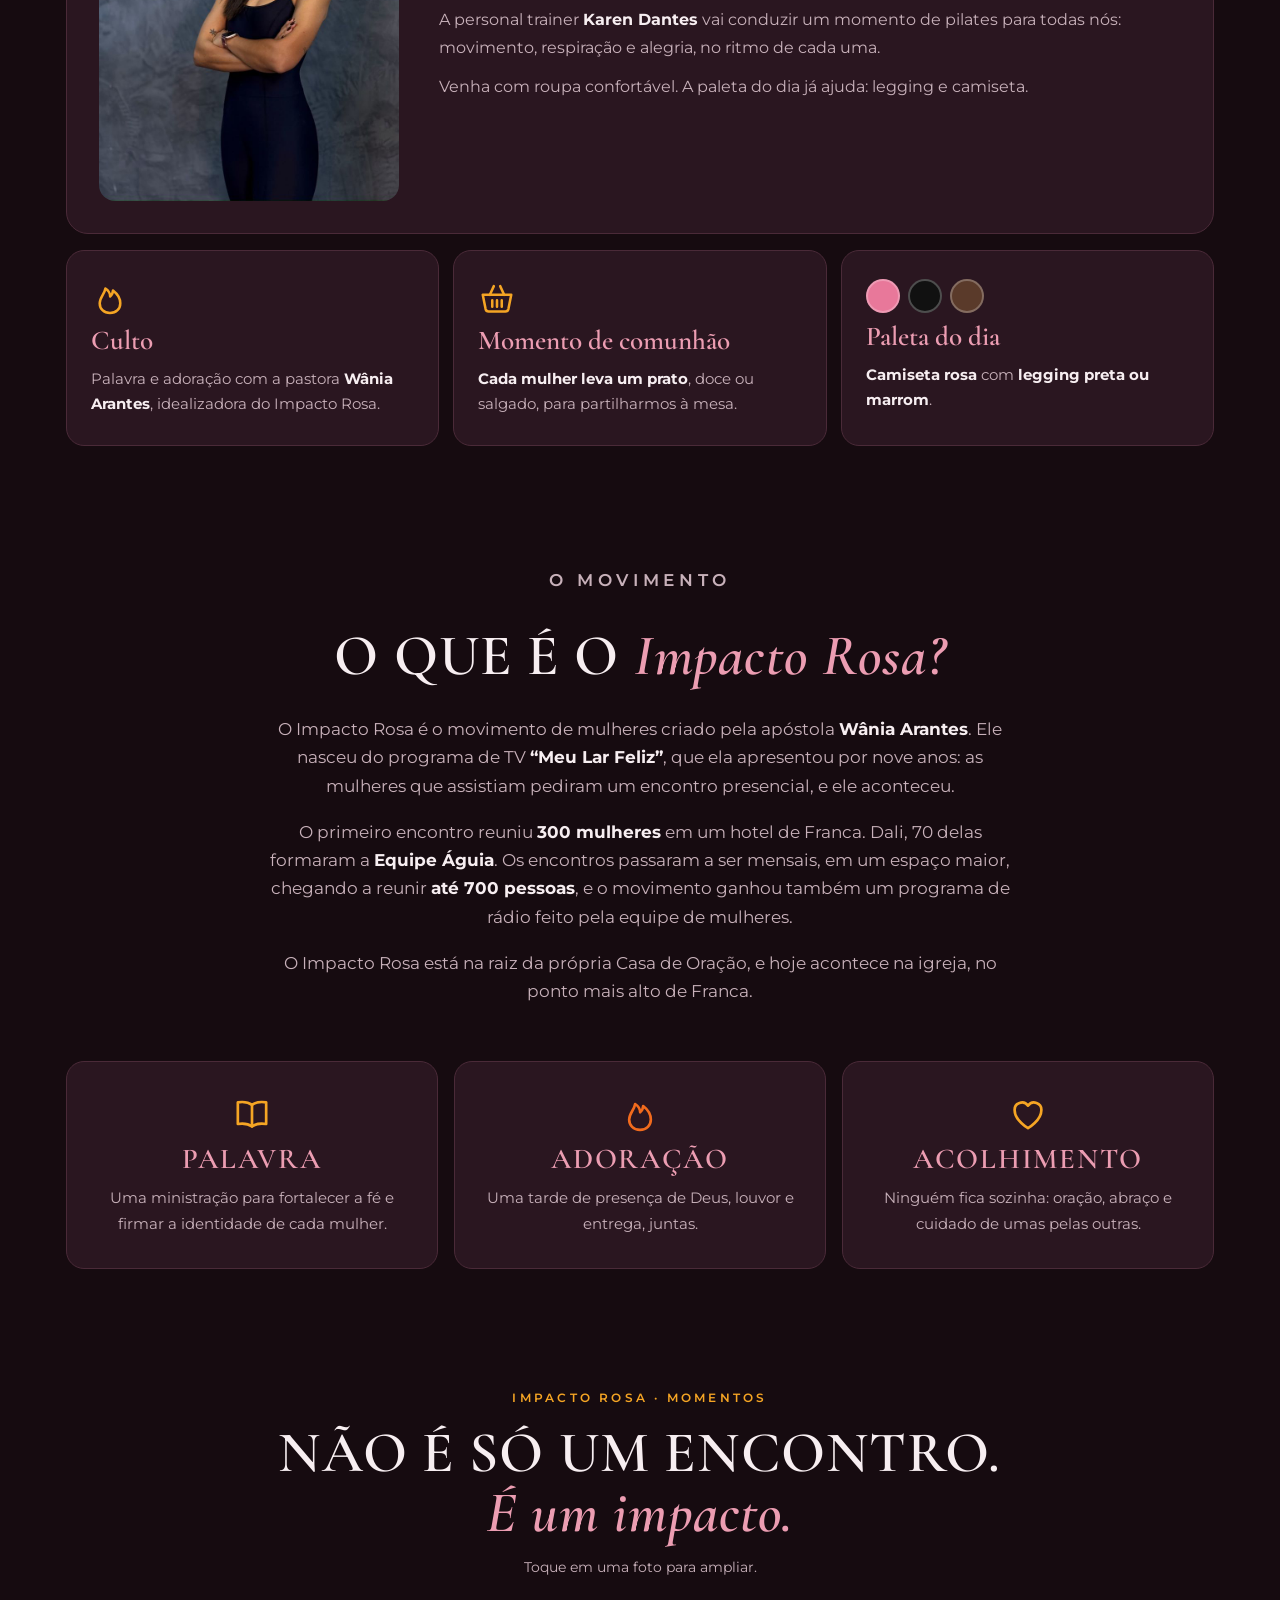
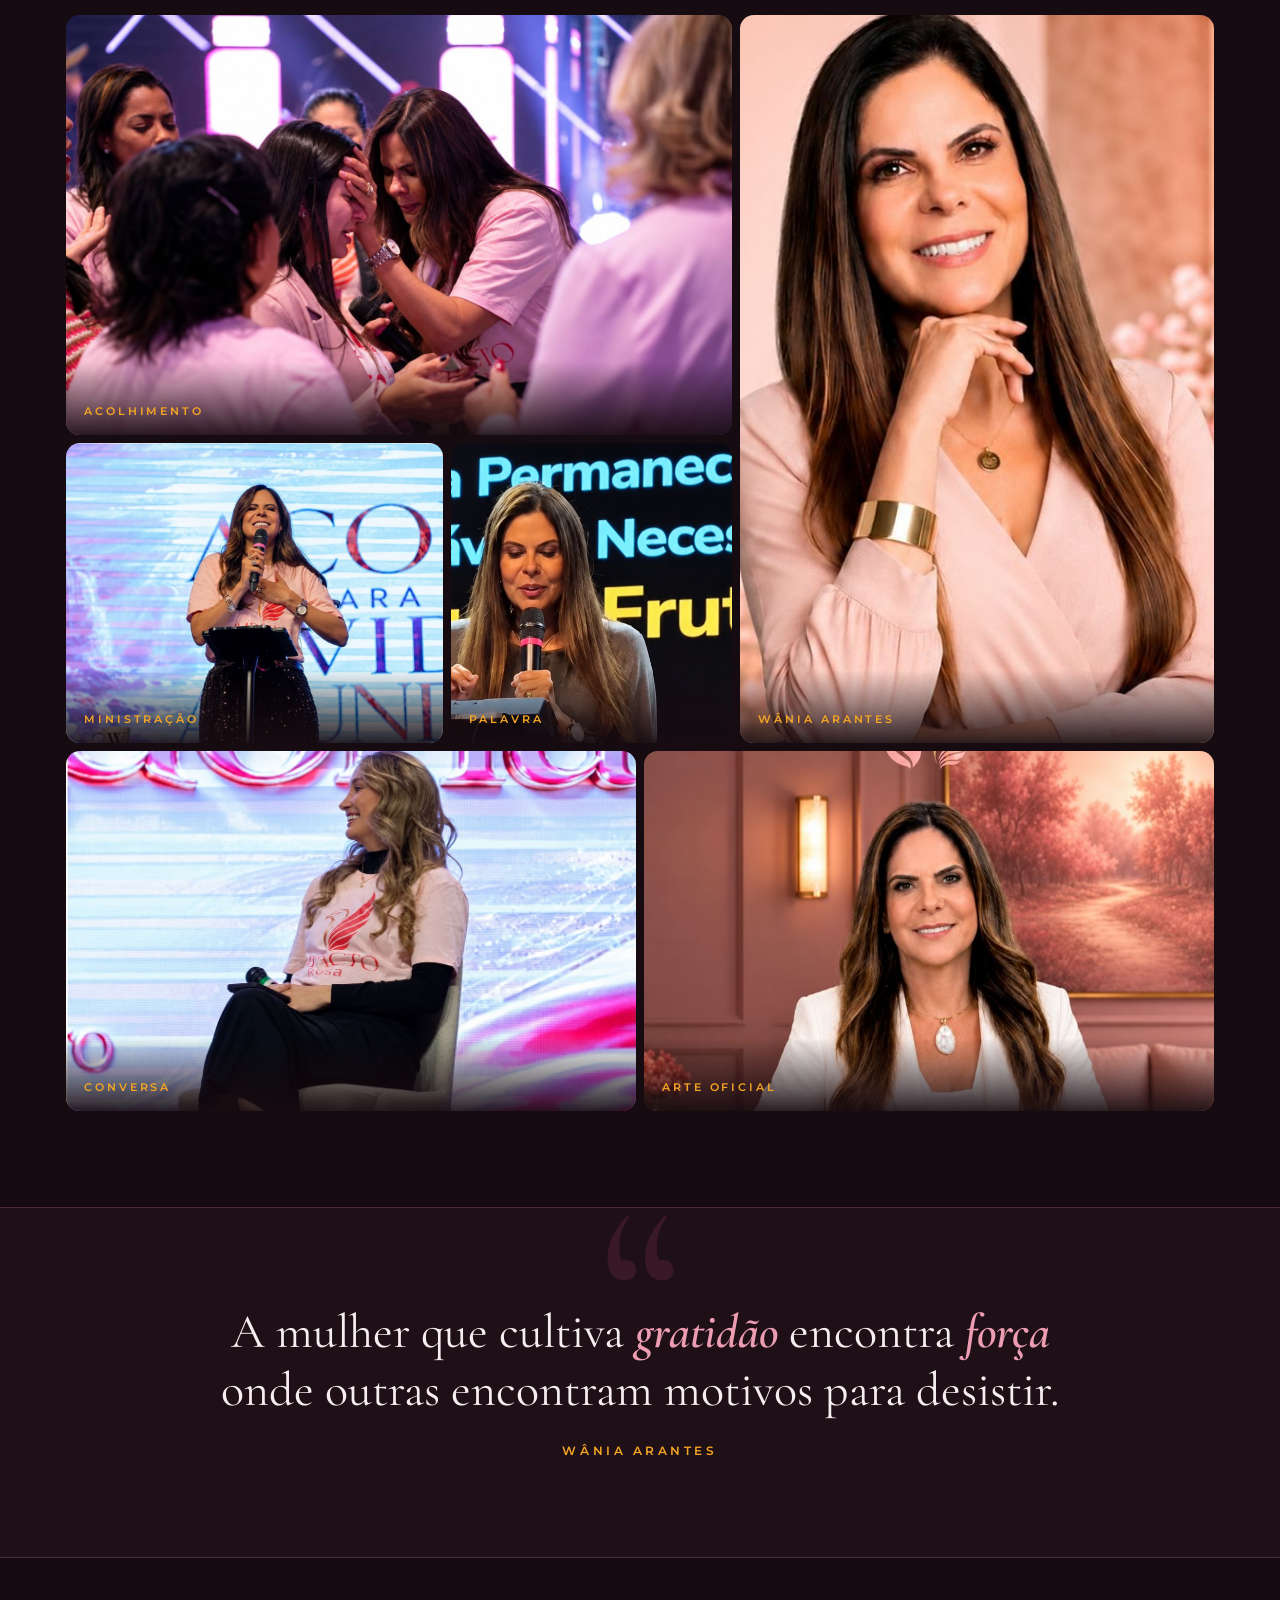
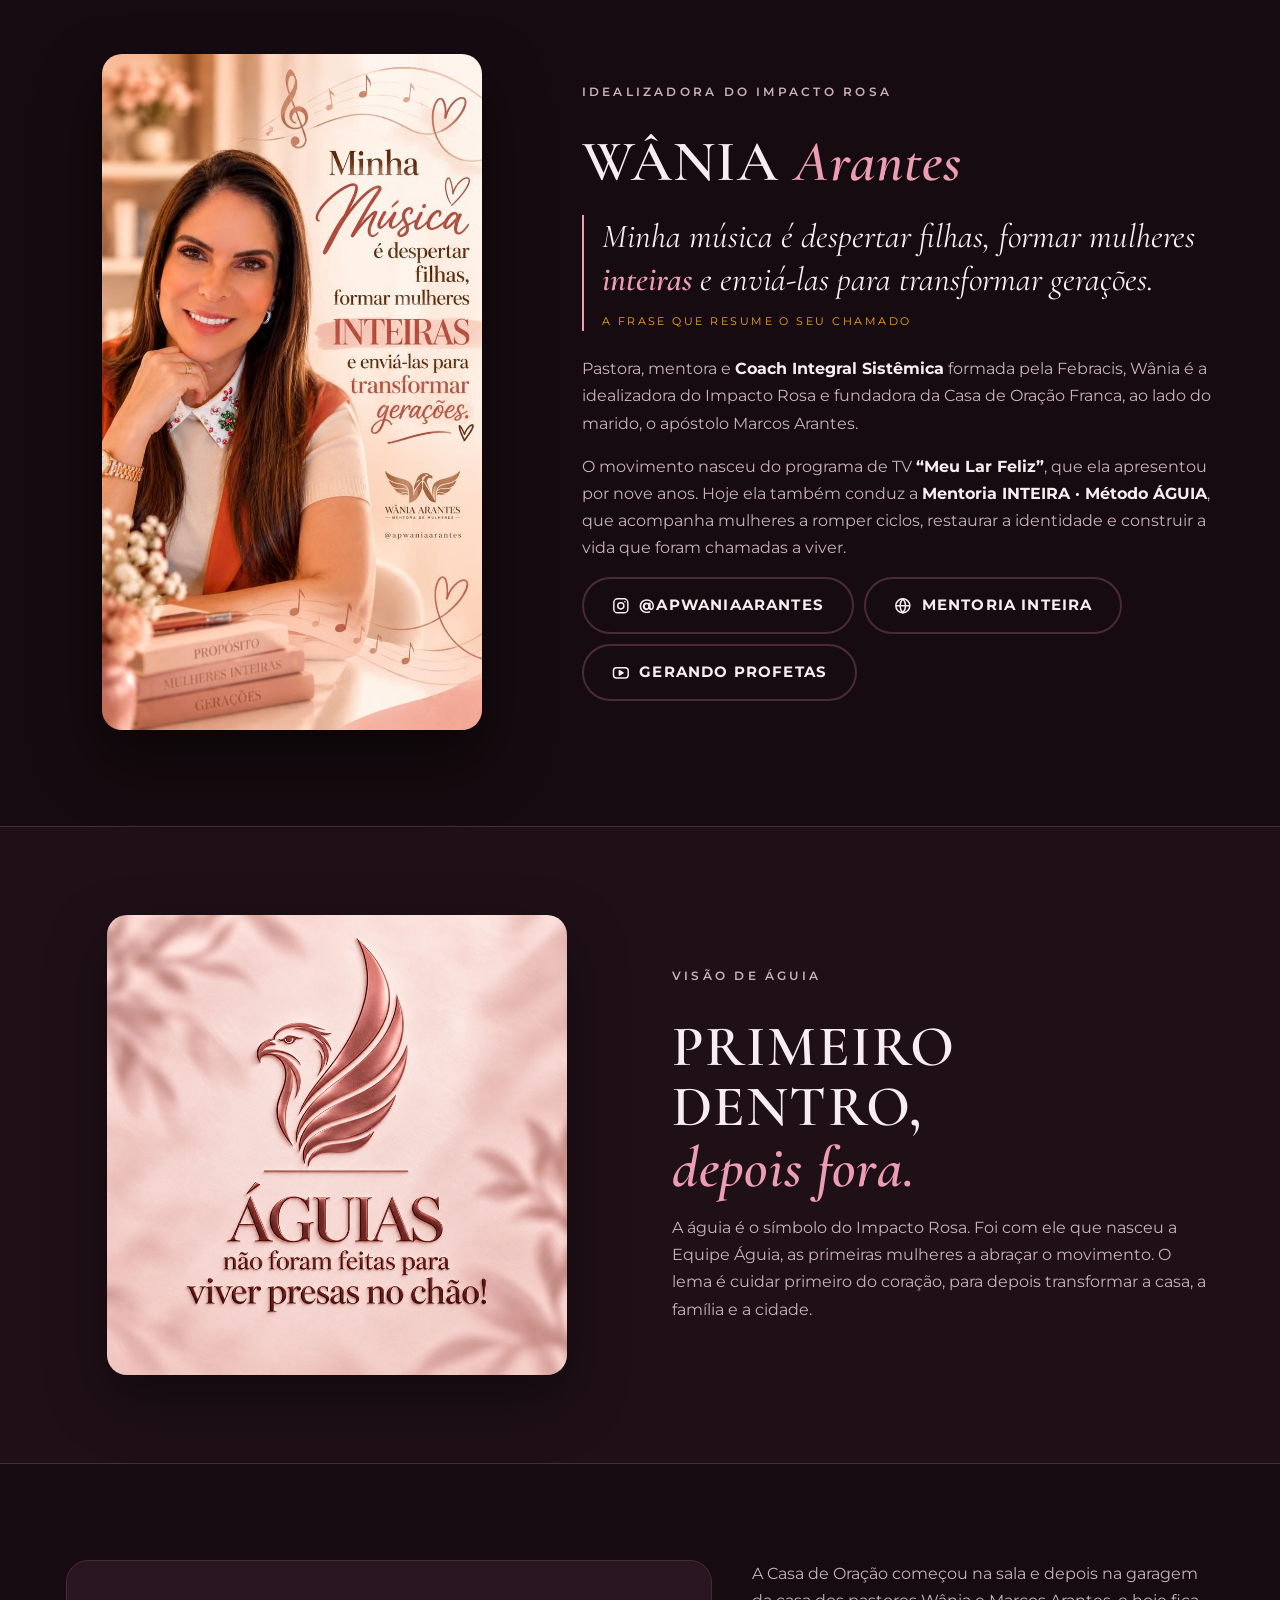
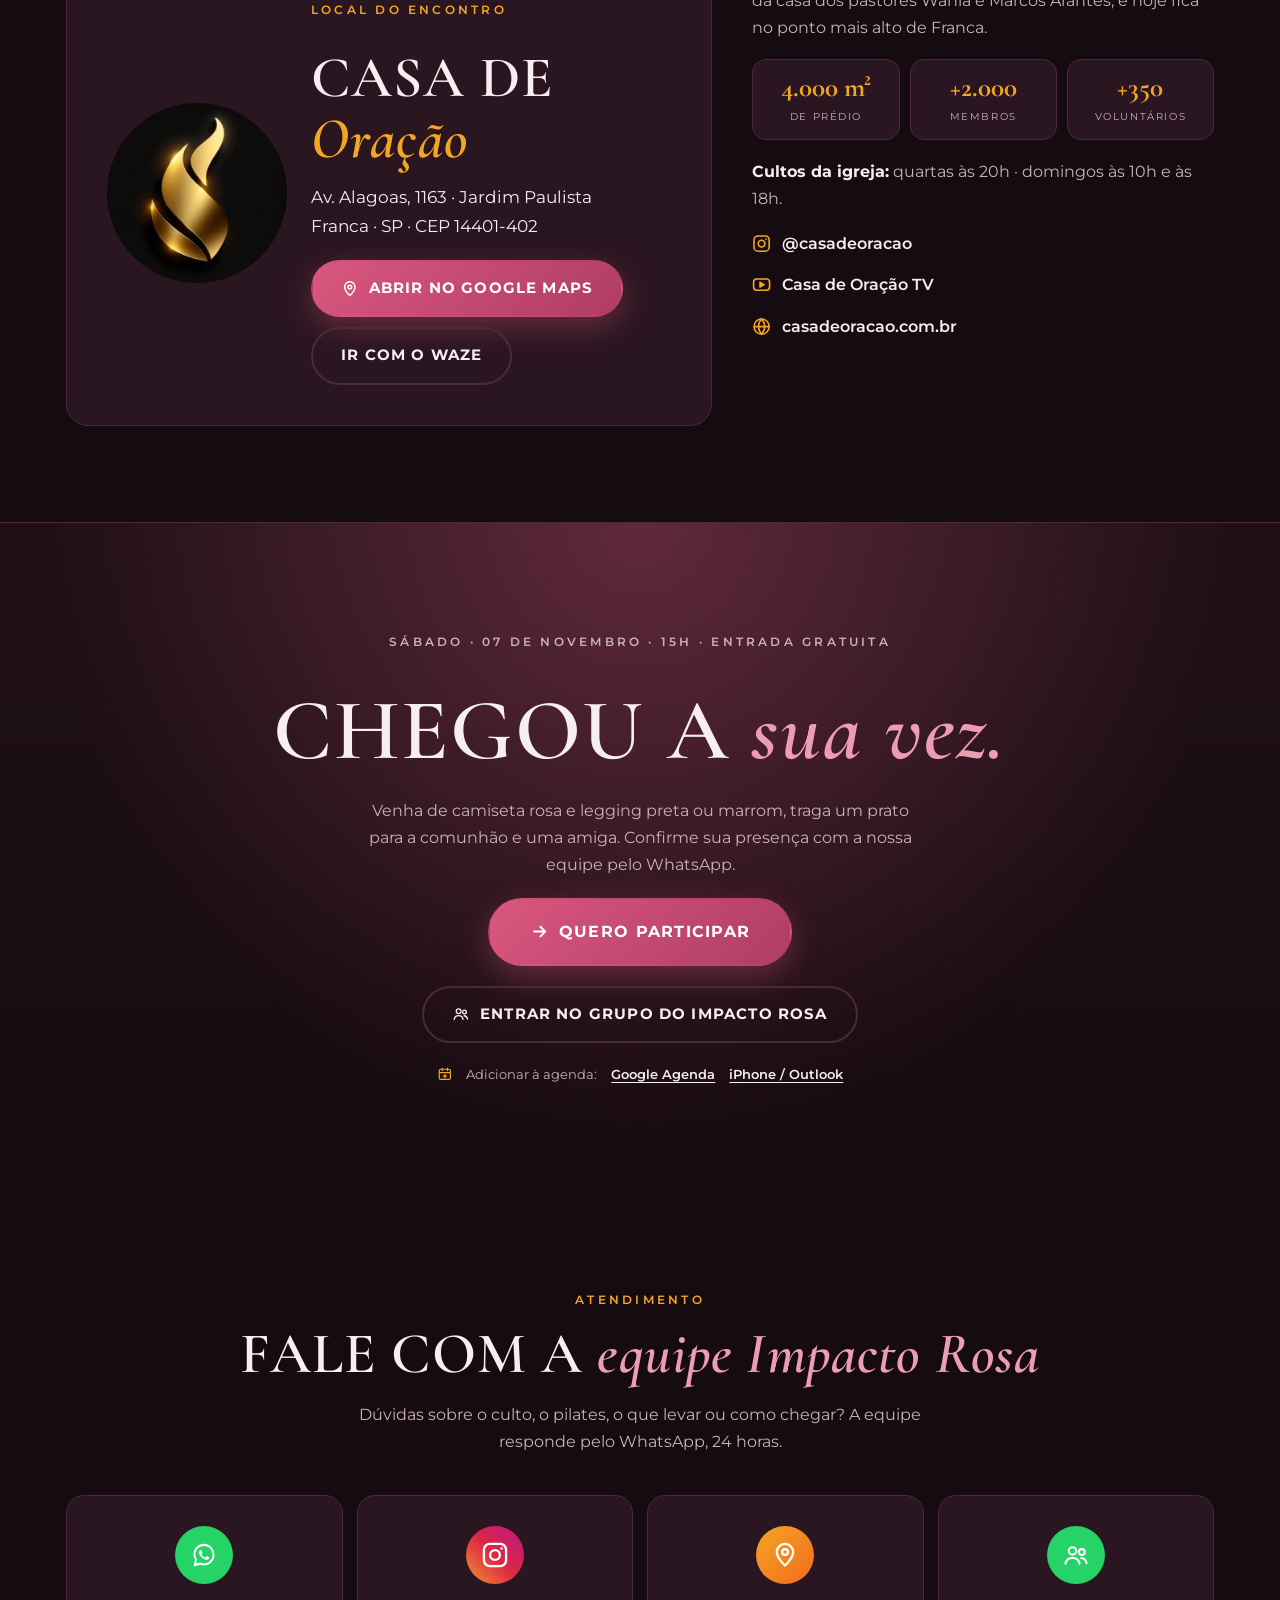
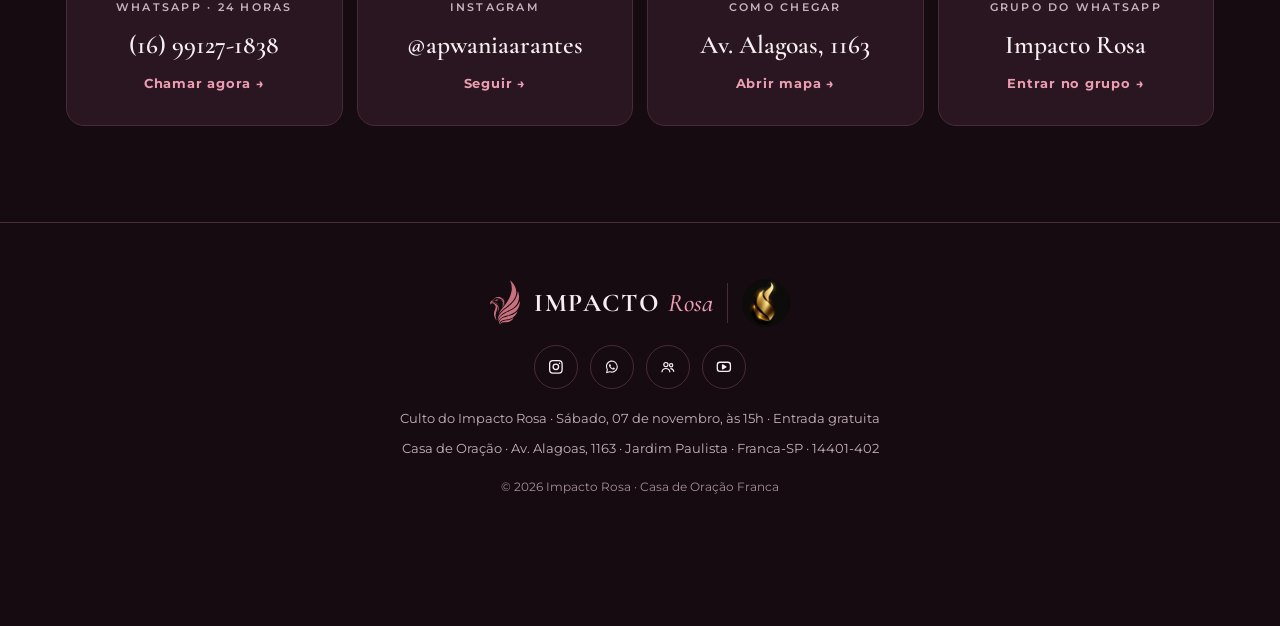
==== commit 36f4f4e0: "Culto do Impacto Rosa: pilates, comunhão, paleta, grupo e carrossel - Página vira "Culto do Impacto " ====
--- a/src/index.html
+++ b/src/index.html
@@ -3,9 +3,9 @@
 <head>
   <meta charset="utf-8">
   <meta name="viewport" content="width=device-width, initial-scale=1, viewport-fit=cover">
-  <title>Impacto Rosa · Sábado, 07/11 às 15h · Casa de Oração Franca</title>
+  <title>Culto do Impacto Rosa · Sábado, 07/11 às 15h · Entrada gratuita</title>
   <meta name="claude:viewport-fit-sides" content="cover">
-  <meta name="description" content="Impacto Rosa: o encontro de mulheres criado por Wânia Arantes na Casa de Oração Franca. Próximo encontro: sábado, 7 de novembro, às 15h. Av. Alagoas, 1163, Jardim Paulista, Franca-SP.">
+  <meta name="description" content="Culto do Impacto Rosa, o movimento de mulheres idealizado por Wânia Arantes na Casa de Oração Franca. Sábado, 7 de novembro, às 15h, com pilates e momento de comunhão. Entrada gratuita. Av. Alagoas, 1163, Jardim Paulista, Franca-SP.">
   <meta name="theme-color" content="#160b10">
   <link rel="icon" href="../favicon.ico" sizes="any">
   <link rel="icon" type="image/svg+xml" href="../icons/favicon.svg">
@@ -15,8 +15,8 @@
   <!-- Prévia do link no WhatsApp, Instagram e Facebook (SITE_URL é trocado pelo script de montagem) -->
   <meta property="og:type" content="website">
   <meta property="og:site_name" content="Impacto Rosa">
-  <meta property="og:title" content="Impacto Rosa · Sábado, 07/11 às 15h · Casa de Oração Franca">
-  <meta property="og:description" content="Encontro de mulheres com Wânia Arantes: Pilares, confraternização e quitutes partilhados. Av. Alagoas, 1163, Jardim Paulista, Franca-SP. WhatsApp 24h.">
+  <meta property="og:title" content="Culto do Impacto Rosa · Sábado, 07/11 às 15h · Entrada gratuita">
+  <meta property="og:description" content="Com Wânia Arantes e pilates com Karen Dantes. Traga um prato para a comunhão. Legging preta ou marrom e camiseta rosa. Casa de Oração, Av. Alagoas, 1163, Franca-SP.">
   <meta property="og:url" content="SITE_URL">
   <meta property="og:image" content="SITE_URLicons/og-image.jpg">
   <meta property="og:image:width" content="1200">
@@ -31,9 +31,11 @@
   {
     "@context": "https://schema.org",
     "@type": "Event",
-    "name": "Impacto Rosa",
-    "description": "Encontro de mulheres da Casa de Oração Franca, com Wânia Arantes.",
+    "name": "Culto do Impacto Rosa",
+    "description": "Culto de mulheres da Casa de Oração Franca, com Wânia Arantes, pilates com Karen Dantes e momento de comunhão.",
     "startDate": "2026-11-07T15:00:00-03:00",
+    "endDate": "2026-11-07T18:00:00-03:00",
+    "isAccessibleForFree": true,
     "eventAttendanceMode": "https://schema.org/OfflineEventAttendanceMode",
     "eventStatus": "https://schema.org/EventScheduled",
     "location": {
@@ -59,20 +61,24 @@
   <!-- FAIXA ANIMADA -->
   <div class="ticker" aria-hidden="true">
     <div class="ticker-track">
-      <span>Impacto Rosa · Encontro de mulheres</span><i>✦</i>
+      <span>Culto do Impacto Rosa</span><i>✦</i>
       <span>Sábado · 07 de novembro · 15h</span><i>✦</i>
       <span>Casa de Oração · Franca-SP</span><i>✦</i>
       <span>Águias não foram feitas para viver presas no chão</span><i>✦</i>
-      <span>Primeiro dentro, depois fora</span><i>✦</i>
-      <span>Pilares · Confraternização · Traga um quitute</span><i>✦</i>
+      <span>Legging preta ou marrom · Camiseta rosa</span><i>✦</i>
+      <span>Pilates com Karen Dantes · Traga um prato</span><i>✦</i>
+      <span>Entrada gratuita</span><i>✦</i>
       <span>Atendimento 24h · (16) 99127-1838</span><i>✦</i>
-      <span>Impacto Rosa · Encontro de mulheres</span><i>✦</i>
+      <span>Entre no grupo do WhatsApp</span><i>✦</i>
+      <span>Culto do Impacto Rosa</span><i>✦</i>
       <span>Sábado · 07 de novembro · 15h</span><i>✦</i>
       <span>Casa de Oração · Franca-SP</span><i>✦</i>
       <span>Águias não foram feitas para viver presas no chão</span><i>✦</i>
-      <span>Primeiro dentro, depois fora</span><i>✦</i>
-      <span>Pilares · Confraternização · Traga um quitute</span><i>✦</i>
+      <span>Legging preta ou marrom · Camiseta rosa</span><i>✦</i>
+      <span>Pilates com Karen Dantes · Traga um prato</span><i>✦</i>
+      <span>Entrada gratuita</span><i>✦</i>
       <span>Atendimento 24h · (16) 99127-1838</span><i>✦</i>
+      <span>Entre no grupo do WhatsApp</span><i>✦</i>
     </div>
   </div>
 
@@ -101,8 +107,8 @@
       <div class="hero-bg" aria-hidden="true"></div>
       <div class="hero-shade" aria-hidden="true"></div>
       <div class="hero-content">
-        <p class="hero-badge"><span class="dot" aria-hidden="true"></span> Próximo encontro · Presença confirmada pelo WhatsApp</p>
-        <p class="hero-kicker">Encontro de mulheres · Casa de Oração Franca</p>
+        <p class="hero-badge"><span class="dot" aria-hidden="true"></span> Entrada gratuita · Confirme pelo WhatsApp</p>
+        <p class="hero-kicker">Culto do Impacto Rosa · Casa de Oração Franca</p>
         <h1 class="hero-title">Impacto <span>Rosa</span></h1>
         <p class="hero-tagline">Águias não foram feitas para viver presas no chão.</p>
 
@@ -134,13 +140,21 @@
         </div>
 
         <div class="hero-ctas">
-          <a class="btn btn-main js-whatsapp" href="https://wa.me/5516991271838?text=Ol%C3%A1%21%20Quero%20saber%20mais%20sobre%20o%20Impacto%20Rosa." target="_blank" rel="noopener">
+          <a class="btn btn-main js-whatsapp" href="https://wa.me/5516991271838?text=Ol%C3%A1%21%20Quero%20participar%20do%20Culto%20do%20Impacto%20Rosa%20de%2007%2F11." target="_blank" rel="noopener">
             <svg aria-hidden="true"><use href="#i-arrow"></use></svg> Quero participar
           </a>
-          <a class="btn btn-wa js-whatsapp" href="https://wa.me/5516991271838?text=Ol%C3%A1%21%20Quero%20saber%20mais%20sobre%20o%20Impacto%20Rosa." target="_blank" rel="noopener">
+          <a class="btn btn-wa js-whatsapp" href="https://wa.me/5516991271838?text=Ol%C3%A1%21%20Quero%20participar%20do%20Culto%20do%20Impacto%20Rosa%20de%2007%2F11." target="_blank" rel="noopener">
             <svg aria-hidden="true"><use href="#i-wa"></use></svg> Fale com a equipe · 24h
           </a>
-        </div>
+          <a class="btn btn-ghost" href="https://chat.whatsapp.com/GKTrelO5cqL79CvpSnSm1C?mode=gi_t" target="_blank" rel="noopener">
+            <svg aria-hidden="true"><use href="#i-group"></use></svg> Entrar no grupo
+          </a>
+        </div>
+        <p class="agenda">
+          <svg aria-hidden="true"><use href="#i-cal"></use></svg> Adicionar à agenda:
+          <a href="https://calendar.google.com/calendar/render?action=TEMPLATE&amp;text=Culto%20do%20Impacto%20Rosa&amp;dates=20261107T150000%2F20261107T180000&amp;ctz=America%2FSao_Paulo&amp;location=Casa%20de%20Ora%C3%A7%C3%A3o%2C%20Av.%20Alagoas%2C%201163%20-%20Jardim%20Paulista%2C%20Franca%20-%20SP%2C%2014401-402&amp;details=Culto%20do%20Impacto%20Rosa%20com%20W%C3%A2nia%20Arantes%20e%20pilates%20com%20Karen%20Dantes.%20Traga%20um%20prato%20para%20o%20momento%20de%20comunh%C3%A3o.%20Legging%20preta%20ou%20marrom%20e%20camiseta%20rosa.%20Entrada%20gratuita." target="_blank" rel="noopener">Google Agenda</a>
+          <a class="js-ics" href="../agenda/culto-impacto-rosa.ics">iPhone / Outlook</a>
+        </p>
       </div>
     </section>
 
@@ -154,29 +168,48 @@
       </ul>
     </div>
 
-    <!-- NO PRÓXIMO ENCONTRO -->
+    <!-- NO PRÓXIMO CULTO -->
     <section class="next" aria-labelledby="next-titulo">
       <div class="wrap">
         <div class="next-head">
-          <p class="label">Sábado · 07 de novembro · 15h</p>
-          <h2 id="next-titulo">No próximo <em>encontro</em></h2>
-          <p>Uma tarde especial, com Palavra e mesa farta, preparada por todas nós.</p>
-        </div>
+          <p class="label">Sábado · 07 de novembro · 15h · Entrada gratuita</p>
+          <h2 id="next-titulo">No culto do <em>Impacto Rosa</em></h2>
+          <p>Uma tarde para cuidar do corpo, da alma e do espírito. Juntas.</p>
+        </div>
+
+        <div class="pilates">
+          <figure class="pilates-photo">
+            <img src="../assets/img/karen-dantes.jpg" width="720" height="960" loading="lazy"
+                 alt="Karen Dantes, personal trainer, de braços cruzados e sorrindo, com roupa de treino preta.">
+          </figure>
+          <div class="pilates-text">
+            <p class="label">Momento especial</p>
+            <h3>Pilates com <em>Karen Dantes</em></h3>
+            <p>
+              A personal trainer <strong>Karen Dantes</strong> vai conduzir um momento de pilates para
+              todas nós: movimento, respiração e alegria, no ritmo de cada uma.
+            </p>
+            <p>Venha com roupa confortável. A paleta do dia já ajuda: legging e camiseta.</p>
+          </div>
+        </div>
+
         <ul class="next-list">
           <li>
-            <svg aria-hidden="true"><use href="#i-pillar"></use></svg>
-            <h3>Pilares</h3>
-            <p>Uma ministração sobre os pilares que sustentam a nossa vida, a nossa casa e a nossa fé.</p>
-          </li>
-          <li>
-            <svg aria-hidden="true"><use href="#i-cheers"></use></svg>
-            <h3>Confraternização</h3>
-            <p>Um tempo para conversar, rir junto, fazer novas amizades e celebrar o que Deus tem feito.</p>
+            <svg aria-hidden="true"><use href="#i-flame"></use></svg>
+            <h3>Culto</h3>
+            <p>Palavra e adoração com a pastora <strong>Wânia Arantes</strong>, idealizadora do Impacto Rosa.</p>
           </li>
           <li>
             <svg aria-hidden="true"><use href="#i-basket"></use></svg>
-            <h3>Quitutes partilhados</h3>
-            <p><strong>Cada mulher traz um quitute</strong>, doce ou salgado, para ser compartilhado na mesa com todas.</p>
+            <h3>Momento de comunhão</h3>
+            <p><strong>Cada mulher leva um prato</strong>, doce ou salgado, para partilharmos à mesa.</p>
+          </li>
+          <li>
+            <ul class="swatches" aria-hidden="true">
+              <li style="--c:#e8789a"></li><li style="--c:#111111"></li><li style="--c:#5a3a2a"></li>
+            </ul>
+            <h3>Paleta do dia</h3>
+            <p><strong>Camiseta rosa</strong> com <strong>legging preta ou marrom</strong>.</p>
           </li>
         </ul>
       </div>
@@ -269,27 +302,39 @@
     <!-- WÂNIA -->
     <section id="wania" class="wania">
       <div class="wrap wania-grid">
-        <figure class="wania-photo">
-          <img src="../assets/img/wania-arantes.jpg" width="453" height="900" loading="lazy" alt="Wânia Arantes sorrindo, de blusa rosa.">
+        <figure class="wania-photo wania-panfleto">
+          <img src="../assets/img/wania-chamado.jpg" width="720" height="1280" loading="lazy"
+               alt="Panfleto de Wânia Arantes, Mentora de Mulheres: Minha música é despertar filhas, formar mulheres inteiras e enviá-las para transformar gerações.">
         </figure>
         <div>
-          <p class="label">Quem ministra</p>
+          <p class="label">Idealizadora do Impacto Rosa</p>
           <h2>Wânia <em>Arantes</em></h2>
+          <blockquote class="mini-quote chamado">
+            <p>Minha música é despertar filhas, formar mulheres <strong>inteiras</strong> e enviá-las para transformar gerações.</p>
+            <footer>A frase que resume o seu chamado</footer>
+          </blockquote>
           <p>
-            Fundadora e apóstola sênior da Casa de Oração Franca, ao lado do marido, o apóstolo
-            Marcos Arantes. Natural de Anápolis (GO), apresentou por nove anos o programa de TV
-            <strong>“Meu Lar Feliz”</strong>, de onde nasceu o Impacto Rosa.
+            Pastora, mentora e <strong>Coach Integral Sistêmica</strong> formada pela Febracis, Wânia é a
+            idealizadora do Impacto Rosa e fundadora da Casa de Oração Franca, ao lado do marido, o
+            apóstolo Marcos Arantes.
           </p>
           <p>
-            É autora do livro <strong>“Servir, a maior linguagem do amor”</strong> e conhecida pelo
-            seu ministério profético.
+            O movimento nasceu do programa de TV <strong>“Meu Lar Feliz”</strong>, que ela apresentou por
+            nove anos. Hoje ela também conduz a <strong>Mentoria INTEIRA · Método ÁGUIA</strong>, que
+            acompanha mulheres a romper ciclos, restaurar a identidade e construir a vida que foram
+            chamadas a viver.
           </p>
-          <blockquote class="mini-quote">
-            <p>Você não vê uma árvore gritando que vai dar frutos… ela é silenciosa.</p>
-          </blockquote>
-          <a class="btn btn-ghost" href="https://www.instagram.com/apwaniaarantes/" target="_blank" rel="noopener">
-            <svg aria-hidden="true"><use href="#i-ig"></use></svg> @apwaniaarantes
-          </a>
+          <div class="wania-links">
+            <a class="btn btn-ghost" href="https://www.instagram.com/apwaniaarantes/" target="_blank" rel="noopener">
+              <svg aria-hidden="true"><use href="#i-ig"></use></svg> @apwaniaarantes
+            </a>
+            <a class="btn btn-ghost" href="https://www.mentorawaniaarantes.com.br/" target="_blank" rel="noopener">
+              <svg aria-hidden="true"><use href="#i-globe"></use></svg> Mentoria INTEIRA
+            </a>
+            <a class="btn btn-ghost" href="https://www.youtube.com/@Ap.W%C3%A2niaArantesGerandoProfetas" target="_blank" rel="noopener">
+              <svg aria-hidden="true"><use href="#i-yt"></use></svg> Gerando Profetas
+            </a>
+          </div>
         </div>
       </div>
     </section>
@@ -356,12 +401,20 @@
     <!-- CHAMADA FINAL -->
     <section class="cta-block">
       <div class="wrap narrow">
-        <p class="label">Sábado · 07 de novembro · 15h · Casa de Oração</p>
+        <p class="label">Sábado · 07 de novembro · 15h · Entrada gratuita</p>
         <h2>Chegou a <em>sua vez.</em></h2>
-        <p>Venha como você está, traga uma amiga e um quitute para compartilhar. Confirme sua presença com a nossa equipe pelo WhatsApp.</p>
-        <a class="btn btn-main btn-xl js-whatsapp" href="https://wa.me/5516991271838?text=Ol%C3%A1%21%20Quero%20saber%20mais%20sobre%20o%20Impacto%20Rosa." target="_blank" rel="noopener">
+        <p>Venha de camiseta rosa e legging preta ou marrom, traga um prato para a comunhão e uma amiga. Confirme sua presença com a nossa equipe pelo WhatsApp.</p>
+        <a class="btn btn-main btn-xl js-whatsapp" href="https://wa.me/5516991271838?text=Ol%C3%A1%21%20Quero%20participar%20do%20Culto%20do%20Impacto%20Rosa%20de%2007%2F11." target="_blank" rel="noopener">
           <svg aria-hidden="true"><use href="#i-arrow"></use></svg> Quero participar
         </a>
+        <a class="btn btn-ghost" href="https://chat.whatsapp.com/GKTrelO5cqL79CvpSnSm1C?mode=gi_t" target="_blank" rel="noopener">
+          <svg aria-hidden="true"><use href="#i-group"></use></svg> Entrar no grupo do Impacto Rosa
+        </a>
+        <p class="agenda">
+          <svg aria-hidden="true"><use href="#i-cal"></use></svg> Adicionar à agenda:
+          <a href="https://calendar.google.com/calendar/render?action=TEMPLATE&amp;text=Culto%20do%20Impacto%20Rosa&amp;dates=20261107T150000%2F20261107T180000&amp;ctz=America%2FSao_Paulo&amp;location=Casa%20de%20Ora%C3%A7%C3%A3o%2C%20Av.%20Alagoas%2C%201163%20-%20Jardim%20Paulista%2C%20Franca%20-%20SP%2C%2014401-402&amp;details=Culto%20do%20Impacto%20Rosa%20com%20W%C3%A2nia%20Arantes%20e%20pilates%20com%20Karen%20Dantes.%20Traga%20um%20prato%20para%20o%20momento%20de%20comunh%C3%A3o.%20Legging%20preta%20ou%20marrom%20e%20camiseta%20rosa.%20Entrada%20gratuita." target="_blank" rel="noopener">Google Agenda</a>
+          <a class="js-ics" href="../agenda/culto-impacto-rosa.ics">iPhone / Outlook</a>
+        </p>
       </div>
     </section>
 
@@ -370,9 +423,9 @@
       <div class="wrap">
         <p class="label">Atendimento</p>
         <h2>Fale com a <em>equipe Impacto Rosa</em></h2>
-        <p class="contact-sub">Dúvidas sobre o encontro, horário ou como chegar? A equipe responde pelo WhatsApp, 24 horas.</p>
+        <p class="contact-sub">Dúvidas sobre o culto, o pilates, o que levar ou como chegar? A equipe responde pelo WhatsApp, 24 horas.</p>
         <div class="contact-grid">
-          <a class="contact-card js-whatsapp" href="https://wa.me/5516991271838?text=Ol%C3%A1%21%20Quero%20saber%20mais%20sobre%20o%20Impacto%20Rosa." target="_blank" rel="noopener">
+          <a class="contact-card js-whatsapp" href="https://wa.me/5516991271838?text=Ol%C3%A1%21%20Quero%20participar%20do%20Culto%20do%20Impacto%20Rosa%20de%2007%2F11." target="_blank" rel="noopener">
             <span class="c-ico c-wa"><svg aria-hidden="true"><use href="#i-wa"></use></svg></span>
             <span class="c-t">WhatsApp · 24 horas</span>
             <span class="c-v">(16) 99127-1838</span>
@@ -389,6 +442,12 @@
             <span class="c-t">Como chegar</span>
             <span class="c-v">Av. Alagoas, 1163</span>
             <span class="c-go">Abrir mapa →</span>
+          </a>
+          <a class="contact-card" href="https://chat.whatsapp.com/GKTrelO5cqL79CvpSnSm1C?mode=gi_t" target="_blank" rel="noopener">
+            <span class="c-ico c-wa"><svg aria-hidden="true"><use href="#i-group"></use></svg></span>
+            <span class="c-t">Grupo do WhatsApp</span>
+            <span class="c-v">Impacto Rosa</span>
+            <span class="c-go">Entrar no grupo →</span>
           </a>
         </div>
       </div>
@@ -404,10 +463,11 @@
     </div>
     <div class="footer-social">
       <a href="https://www.instagram.com/apwaniaarantes/" target="_blank" rel="noopener" aria-label="Instagram @apwaniaarantes"><svg aria-hidden="true"><use href="#i-ig"></use></svg></a>
-      <a class="js-whatsapp" href="https://wa.me/5516991271838?text=Ol%C3%A1%21%20Quero%20saber%20mais%20sobre%20o%20Impacto%20Rosa." target="_blank" rel="noopener" aria-label="WhatsApp"><svg aria-hidden="true"><use href="#i-wa"></use></svg></a>
+      <a class="js-whatsapp" href="https://wa.me/5516991271838?text=Ol%C3%A1%21%20Quero%20participar%20do%20Culto%20do%20Impacto%20Rosa%20de%2007%2F11." target="_blank" rel="noopener" aria-label="WhatsApp"><svg aria-hidden="true"><use href="#i-wa"></use></svg></a>
+      <a href="https://chat.whatsapp.com/GKTrelO5cqL79CvpSnSm1C?mode=gi_t" target="_blank" rel="noopener" aria-label="Grupo do WhatsApp do Impacto Rosa"><svg aria-hidden="true"><use href="#i-group"></use></svg></a>
       <a href="https://www.youtube.com/@CasadeOracaoTV" target="_blank" rel="noopener" aria-label="YouTube Casa de Oração TV"><svg aria-hidden="true"><use href="#i-yt"></use></svg></a>
     </div>
-    <p>Impacto Rosa · Sábado, 07 de novembro, às 15h</p>
+    <p>Culto do Impacto Rosa · Sábado, 07 de novembro, às 15h · Entrada gratuita</p>
     <p>Casa de Oração · Av. Alagoas, 1163 · Jardim Paulista · Franca-SP · 14401-402</p>
     <p class="footer-copy">© <span id="ano">2026</span> Impacto Rosa · Casa de Oração Franca</p>
   </footer>
@@ -415,7 +475,7 @@
   <!-- BOTÃO FLUTUANTE: WhatsApp 24h -->
   <div class="float" id="float">
     <span class="float-label">Atendimento 24h · WhatsApp</span>
-    <a class="float-wa js-whatsapp" href="https://wa.me/5516991271838?text=Ol%C3%A1%21%20Quero%20saber%20mais%20sobre%20o%20Impacto%20Rosa." target="_blank" rel="noopener" aria-label="Falar com a equipe Impacto Rosa no WhatsApp, atendimento 24 horas">
+    <a class="float-wa js-whatsapp" href="https://wa.me/5516991271838?text=Ol%C3%A1%21%20Quero%20participar%20do%20Culto%20do%20Impacto%20Rosa%20de%2007%2F11." target="_blank" rel="noopener" aria-label="Falar com a equipe Impacto Rosa no WhatsApp, atendimento 24 horas">
       <svg aria-hidden="true"><use href="#i-wa"></use></svg>
       <span class="float-badge" aria-hidden="true">24h</span>
     </a>
@@ -443,9 +503,9 @@
     <symbol id="i-book" viewBox="0 0 24 24"><g fill="none" stroke="currentColor" stroke-width="1.6" stroke-linecap="round" stroke-linejoin="round"><path d="M12 6.5C10 5 7 4.5 3.5 5v13c3.5-.5 6.5 0 8.5 1.5 2-1.5 5-2 8.5-1.5V5c-3.5-.5-6.5 0-8.5 1.5Z"/><path d="M12 6.5v13"/></g></symbol>
     <symbol id="i-flame" viewBox="0 0 24 24"><path d="M12 21.5c-4 0-6.5-2.7-6.5-6.2 0-3.6 3-5.6 3.6-9.3 2 1.3 3 3.2 3 5 1-.8 1.7-2.2 1.8-3.8 2.6 2 4.6 5 4.6 8.1 0 3.5-2.5 6.2-6.5 6.2Z" fill="none" stroke="currentColor" stroke-width="1.6" stroke-linejoin="round"/></symbol>
     <symbol id="i-heart" viewBox="0 0 24 24"><path d="M12 20.5s-8-4.7-8-10.6A4.4 4.4 0 0 1 12 7a4.4 4.4 0 0 1 8 2.9c0 5.9-8 10.6-8 10.6Z" fill="none" stroke="currentColor" stroke-width="1.6" stroke-linejoin="round"/></symbol>
-    <symbol id="i-pillar" viewBox="0 0 24 24"><g fill="none" stroke="currentColor" stroke-width="1.6" stroke-linecap="round" stroke-linejoin="round"><path d="M3 6.5 12 3l9 3.5"/><path d="M4 8h16M4 21h16M5 18.5h14"/><path d="M7 8.5v10M10.3 8.5v10M13.7 8.5v10M17 8.5v10"/></g></symbol>
-    <symbol id="i-cheers" viewBox="0 0 24 24"><g fill="none" stroke="currentColor" stroke-width="1.6" stroke-linecap="round" stroke-linejoin="round"><path d="M5 4h5l-.5 6a2 2 0 0 1-4 0Z"/><path d="M7.5 12v7M5.5 19h4"/><path d="M14 4h5l-.5 6a2 2 0 0 1-4 0Z"/><path d="M16.5 12v7M14.5 19h4"/><path d="M11 2.5l1 1M12 1.5v1.2M13 2.5l-1 1"/></g></symbol>
     <symbol id="i-basket" viewBox="0 0 24 24"><g fill="none" stroke="currentColor" stroke-width="1.6" stroke-linecap="round" stroke-linejoin="round"><path d="M3 10h18l-1.8 9a2 2 0 0 1-2 1.5H6.8a2 2 0 0 1-2-1.5Z"/><path d="M7.5 10 10 4.5M16.5 10 14 4.5"/><path d="M9 13.5v4M12 13.5v4M15 13.5v4"/></g></symbol>
+    <symbol id="i-group" viewBox="0 0 24 24"><g fill="none" stroke="currentColor" stroke-width="1.8" stroke-linecap="round" stroke-linejoin="round"><circle cx="9" cy="8.5" r="3.2"/><path d="M3 19.5c.6-3.2 3-5 6-5s5.4 1.8 6 5"/><circle cx="17" cy="9.5" r="2.5"/><path d="M16.5 14.6c2.4.2 4 1.7 4.5 4.4"/></g></symbol>
+    <symbol id="i-cal" viewBox="0 0 24 24"><g fill="none" stroke="currentColor" stroke-width="1.8" stroke-linecap="round" stroke-linejoin="round"><rect x="3.5" y="5" width="17" height="15.5" rx="2.5"/><path d="M3.5 10h17M8 3v4M16 3v4M12 13v5M9.5 15.5h5"/></g></symbol>
   </svg>
 
   <script src="../assets/js/main.js" defer></script>
--- a/assets/css/styles.css
+++ b/assets/css/styles.css
@@ -201,6 +201,28 @@
 .next-list p { color: var(--muted); font-size: .95rem; }
 .next-list strong { color: var(--text); }
 
+/* Pilates com Karen Dantes */
+.pilates {
+  display: grid; gap: 28px; align-items: center; grid-template-columns: 1fr; margin-bottom: 16px;
+  background: var(--surface); border: 1px solid var(--line); border-radius: 22px; padding: clamp(20px, 3vw, 32px);
+}
+@media (min-width: 760px) { .pilates { grid-template-columns: 300px 1fr; gap: 40px; } }
+.pilates-photo { margin: 0; max-width: 300px; width: 100%; justify-self: center; }
+.pilates-photo img { width: 100%; aspect-ratio: 3 / 4; object-fit: cover; object-position: center 20%; border-radius: 16px; }
+.pilates-text { display: flex; flex-direction: column; gap: 12px; min-width: 0; }
+.pilates-text h3 { font-size: clamp(2rem, 5vw, 2.8rem); text-transform: uppercase; letter-spacing: .02em; }
+.pilates-text h3 em { color: var(--rose); text-transform: none; }
+.pilates-text p { color: var(--muted); }
+.pilates-text strong { color: var(--text); }
+.swatches { list-style: none; margin: 0; padding: 0; display: flex; gap: 8px; }
+.swatches li { width: 34px; height: 34px; border-radius: 50%; background: var(--c); border: 2px solid rgba(255, 255, 255, .25); padding: 0; }
+
+/* Adicionar à agenda */
+.agenda { display: flex; flex-wrap: wrap; align-items: center; justify-content: center; gap: 6px 14px; font-size: .82rem; color: var(--muted); }
+.agenda svg { color: var(--amber); }
+.agenda a { color: var(--text); font-weight: 600; text-underline-offset: 3px; }
+.agenda a:hover { color: var(--amber); }
+
 /* Galeria */
 .gallery-section { padding-block: 40px 96px; }
 .gallery-section .wrap:first-child { text-align: center; margin-bottom: 36px; }
@@ -274,6 +296,12 @@
 .wania strong { color: var(--text); }
 .mini-quote { margin: 6px 0 8px; padding-left: 18px; border-left: 2px solid var(--rose); }
 .mini-quote p { font-family: var(--display); font-style: italic; font-size: 1.5rem; line-height: 1.3; color: var(--text); }
+.chamado p { font-size: clamp(1.6rem, 3.6vw, 2.1rem); }
+.chamado strong { color: var(--rose); font-weight: 600; }
+.chamado footer { margin-top: 10px; font-size: .7rem; letter-spacing: .22em; text-transform: uppercase; color: var(--amber); }
+.wania-panfleto { max-width: 380px; }
+.wania-panfleto img { aspect-ratio: 9 / 16; object-position: center; }
+.wania-links { display: flex; flex-wrap: wrap; gap: 10px; }
 
 /* Visão de Águia */
 .eagle { background: var(--bg-2); border-block: 1px solid var(--line); padding-block: 88px; }
@@ -326,7 +354,8 @@
 .contact .wrap > h2, .contact .label, .contact-sub { text-align: center; }
 .contact-sub { color: var(--muted); max-width: 620px; margin: 16px auto 40px; }
 .contact-grid { display: grid; gap: 14px; grid-template-columns: 1fr; }
-@media (min-width: 760px) { .contact-grid { grid-template-columns: repeat(3, 1fr); } }
+@media (min-width: 640px) { .contact-grid { grid-template-columns: repeat(2, 1fr); } }
+@media (min-width: 1040px) { .contact-grid { grid-template-columns: repeat(4, 1fr); } }
 .contact-card {
   display: flex; flex-direction: column; align-items: center; gap: 6px; text-align: center; text-decoration: none;
   background: var(--surface); border: 1px solid var(--line); border-radius: 18px; padding: 30px 20px; color: var(--text);
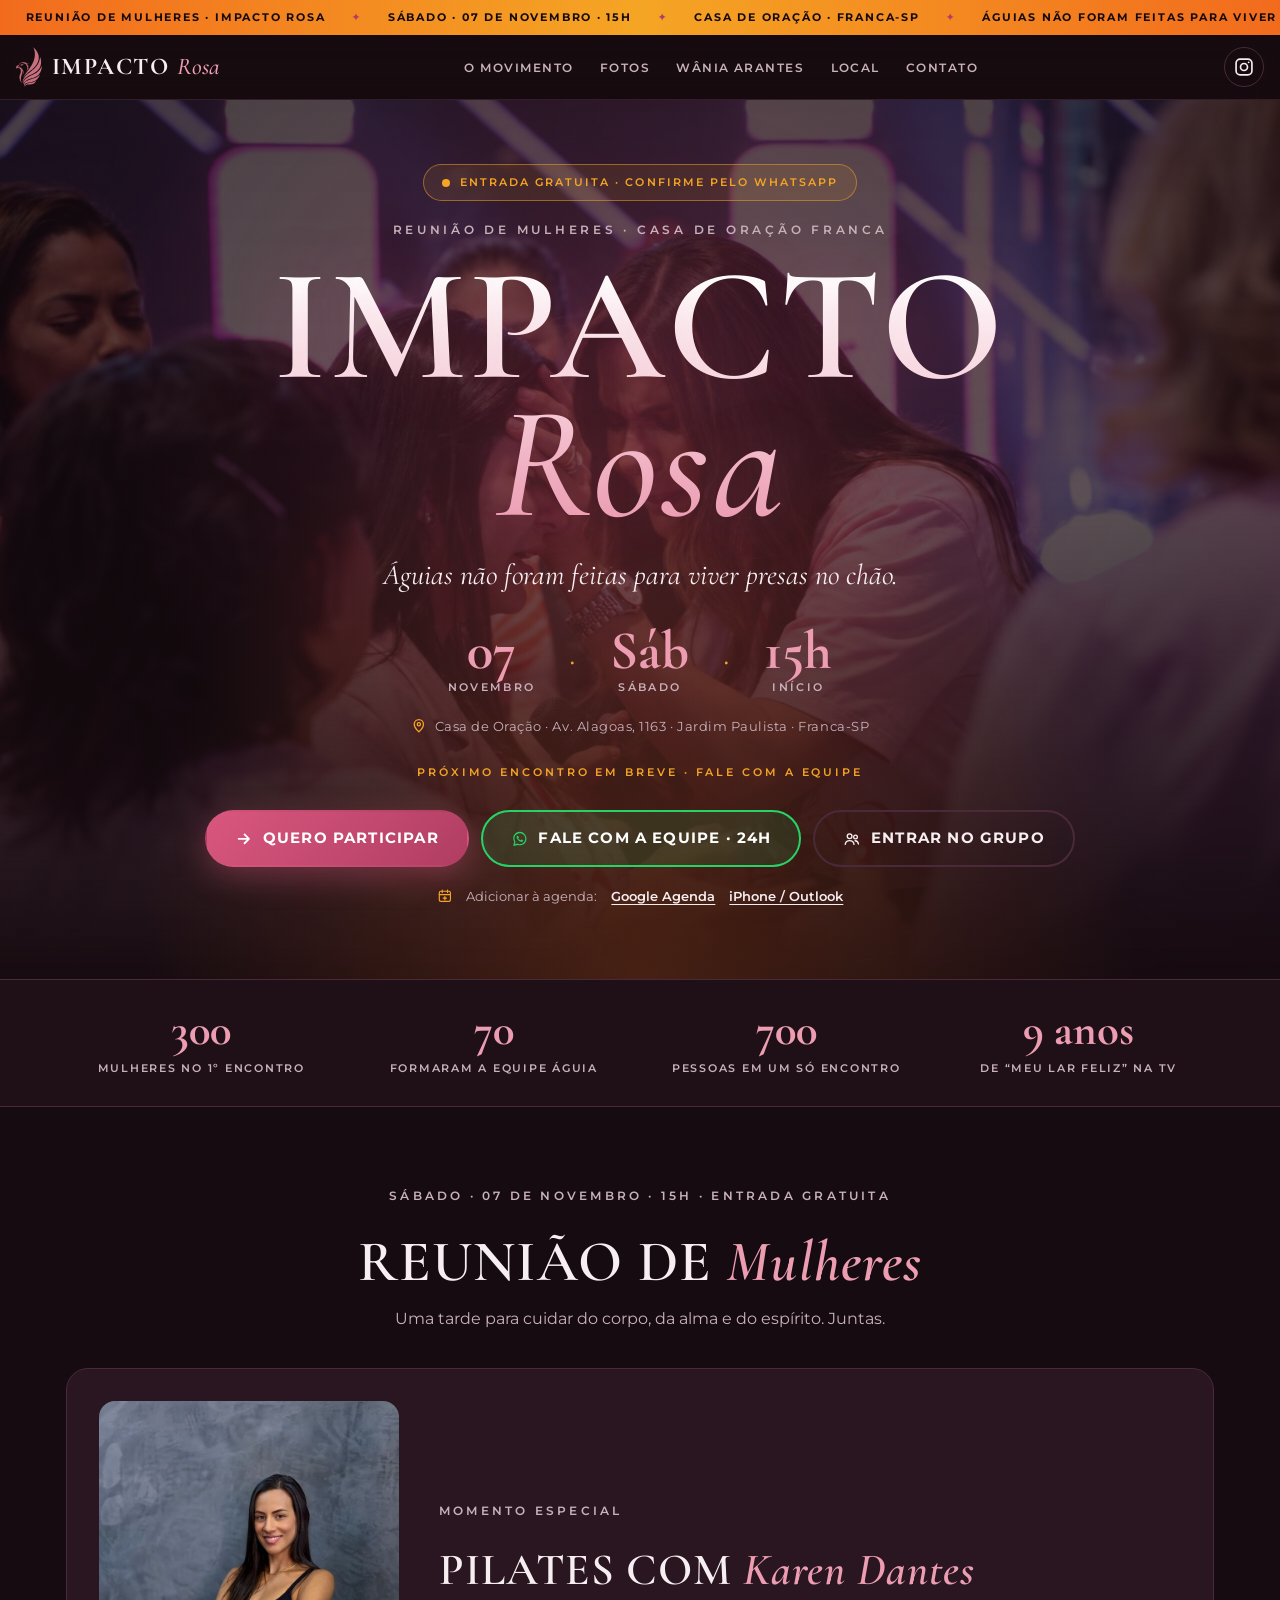
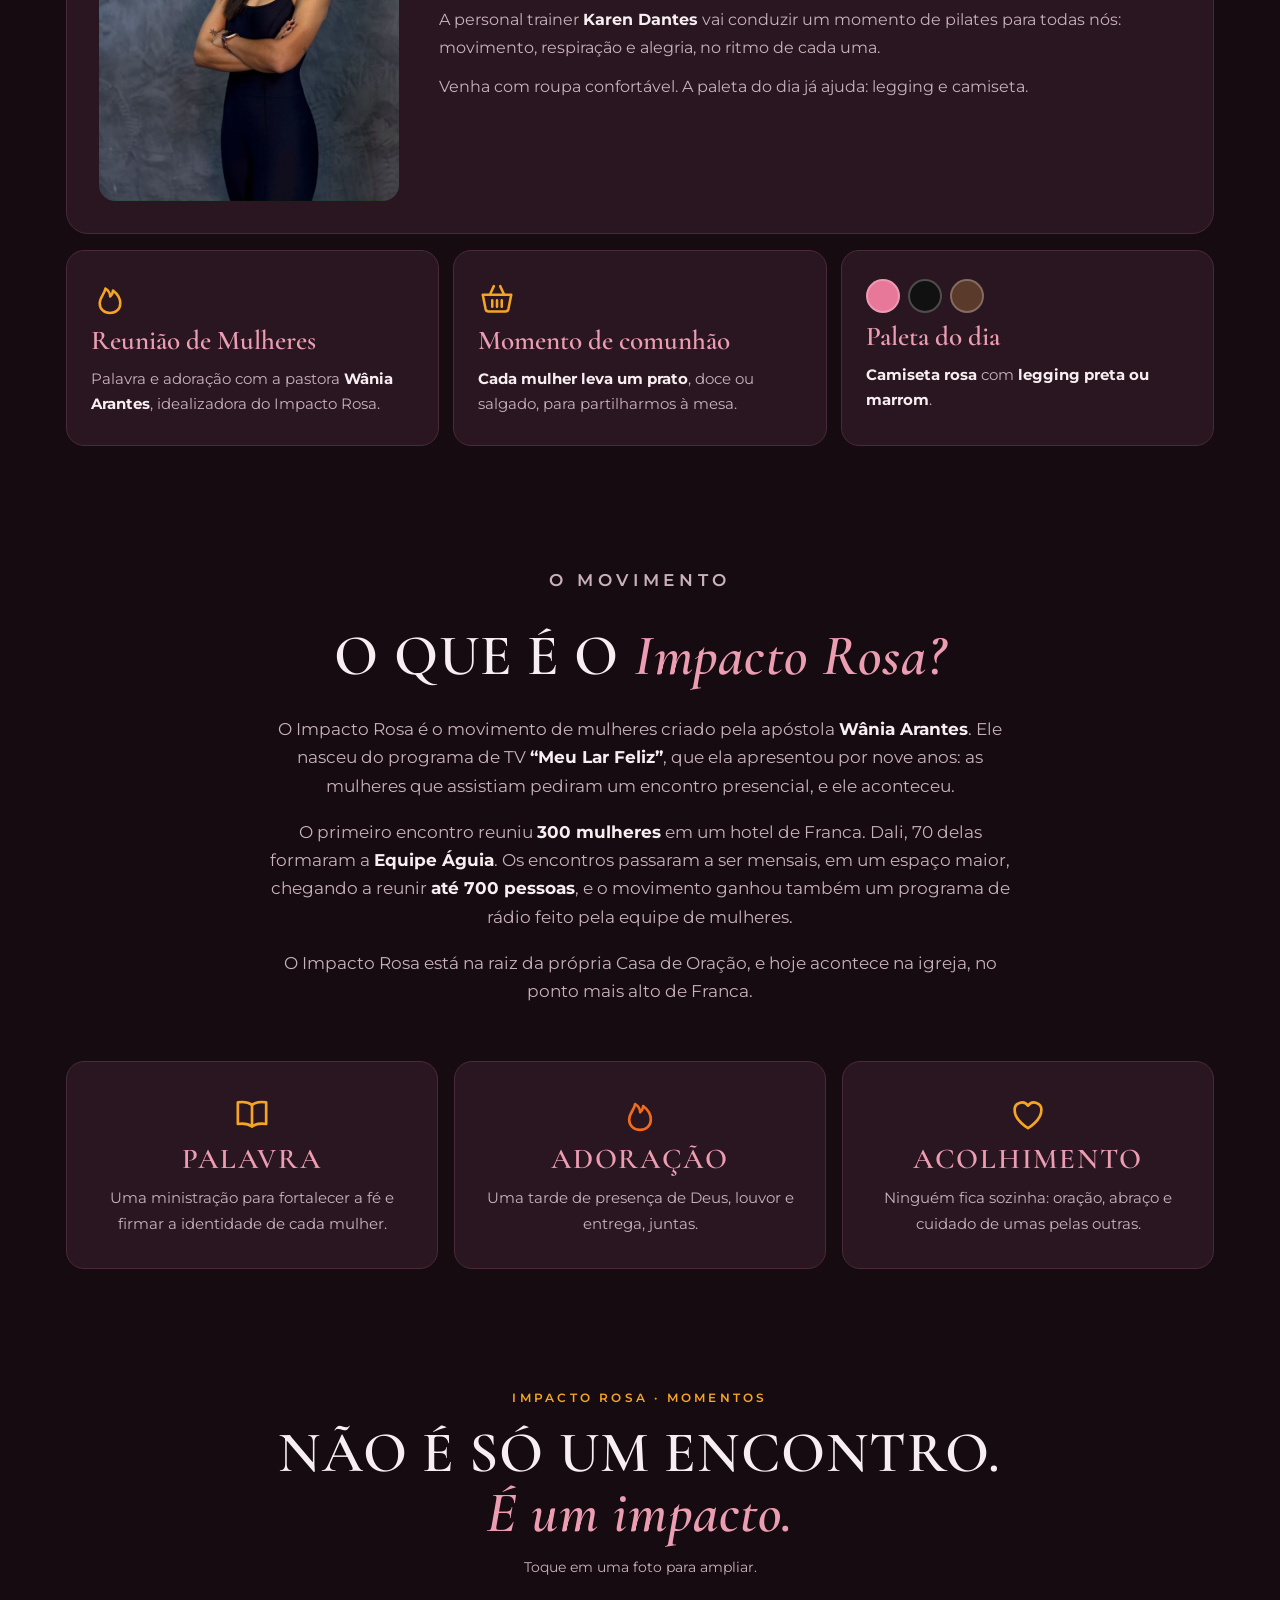
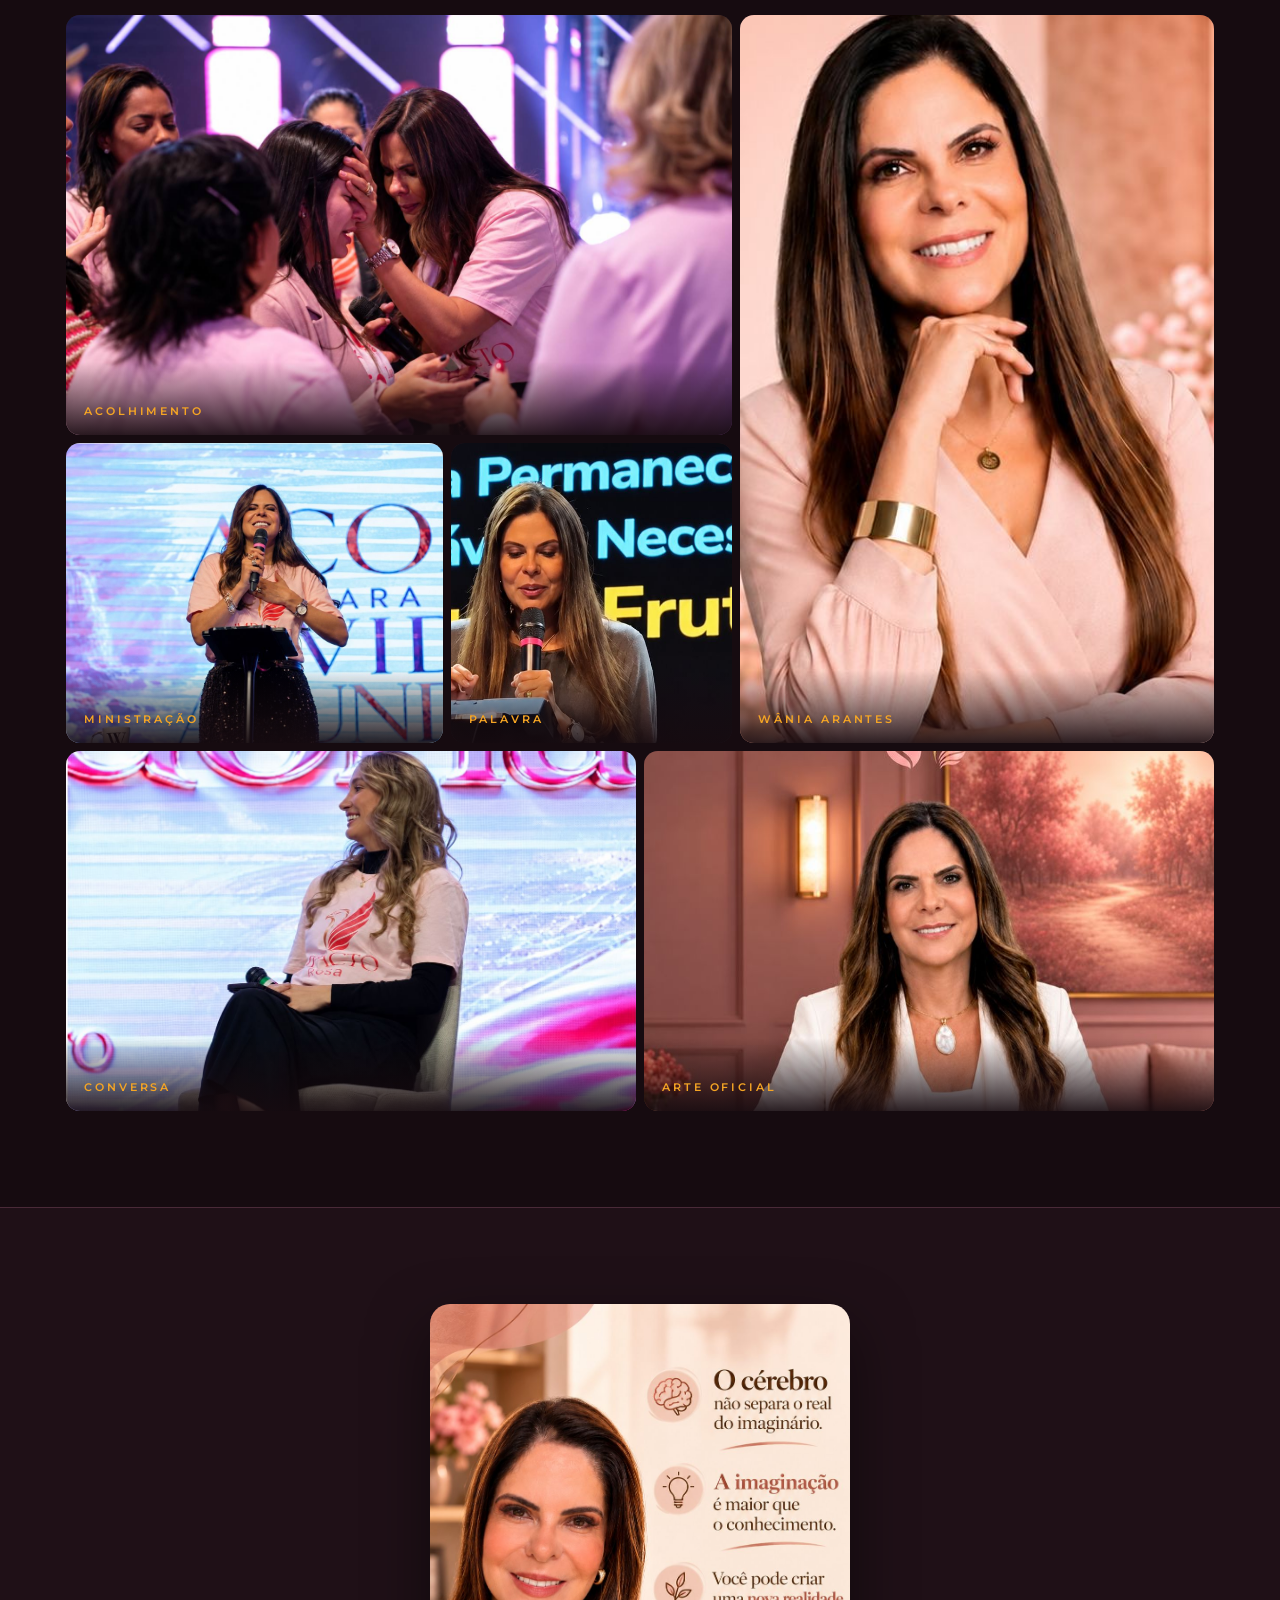
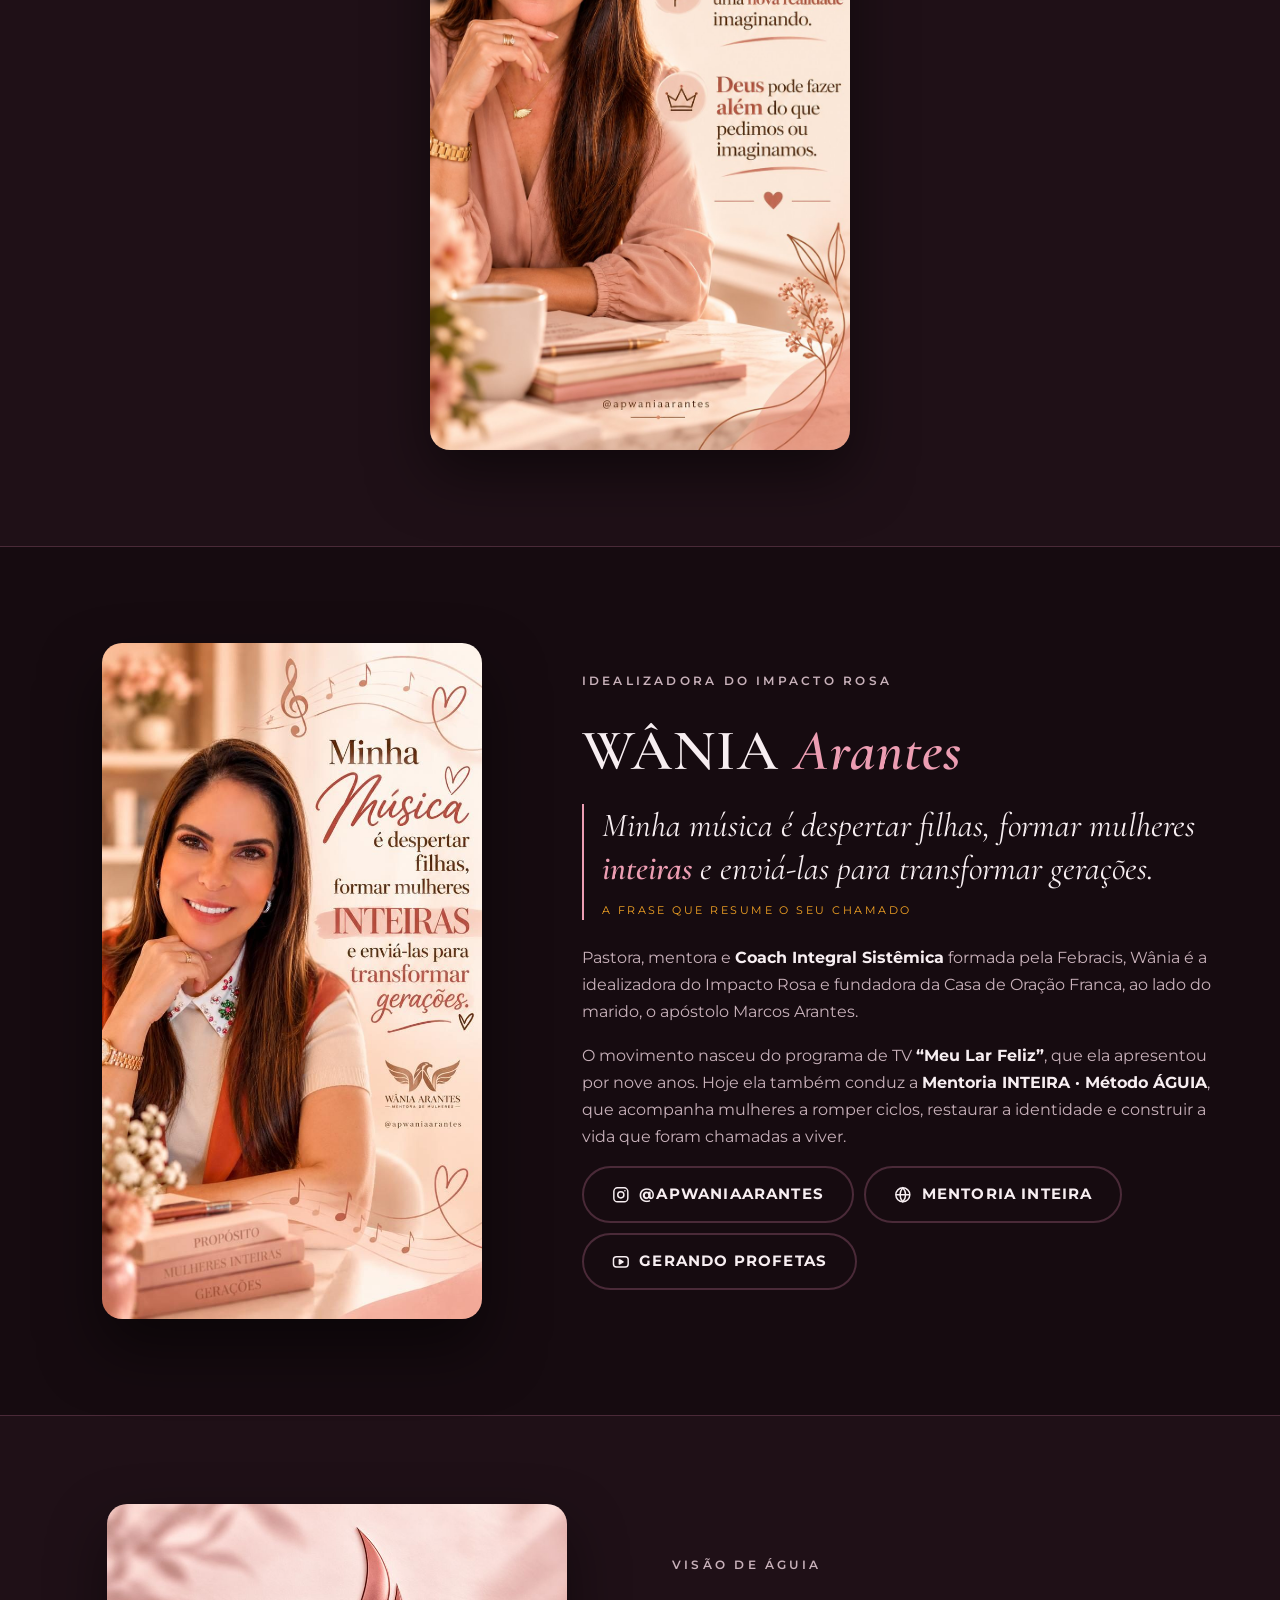
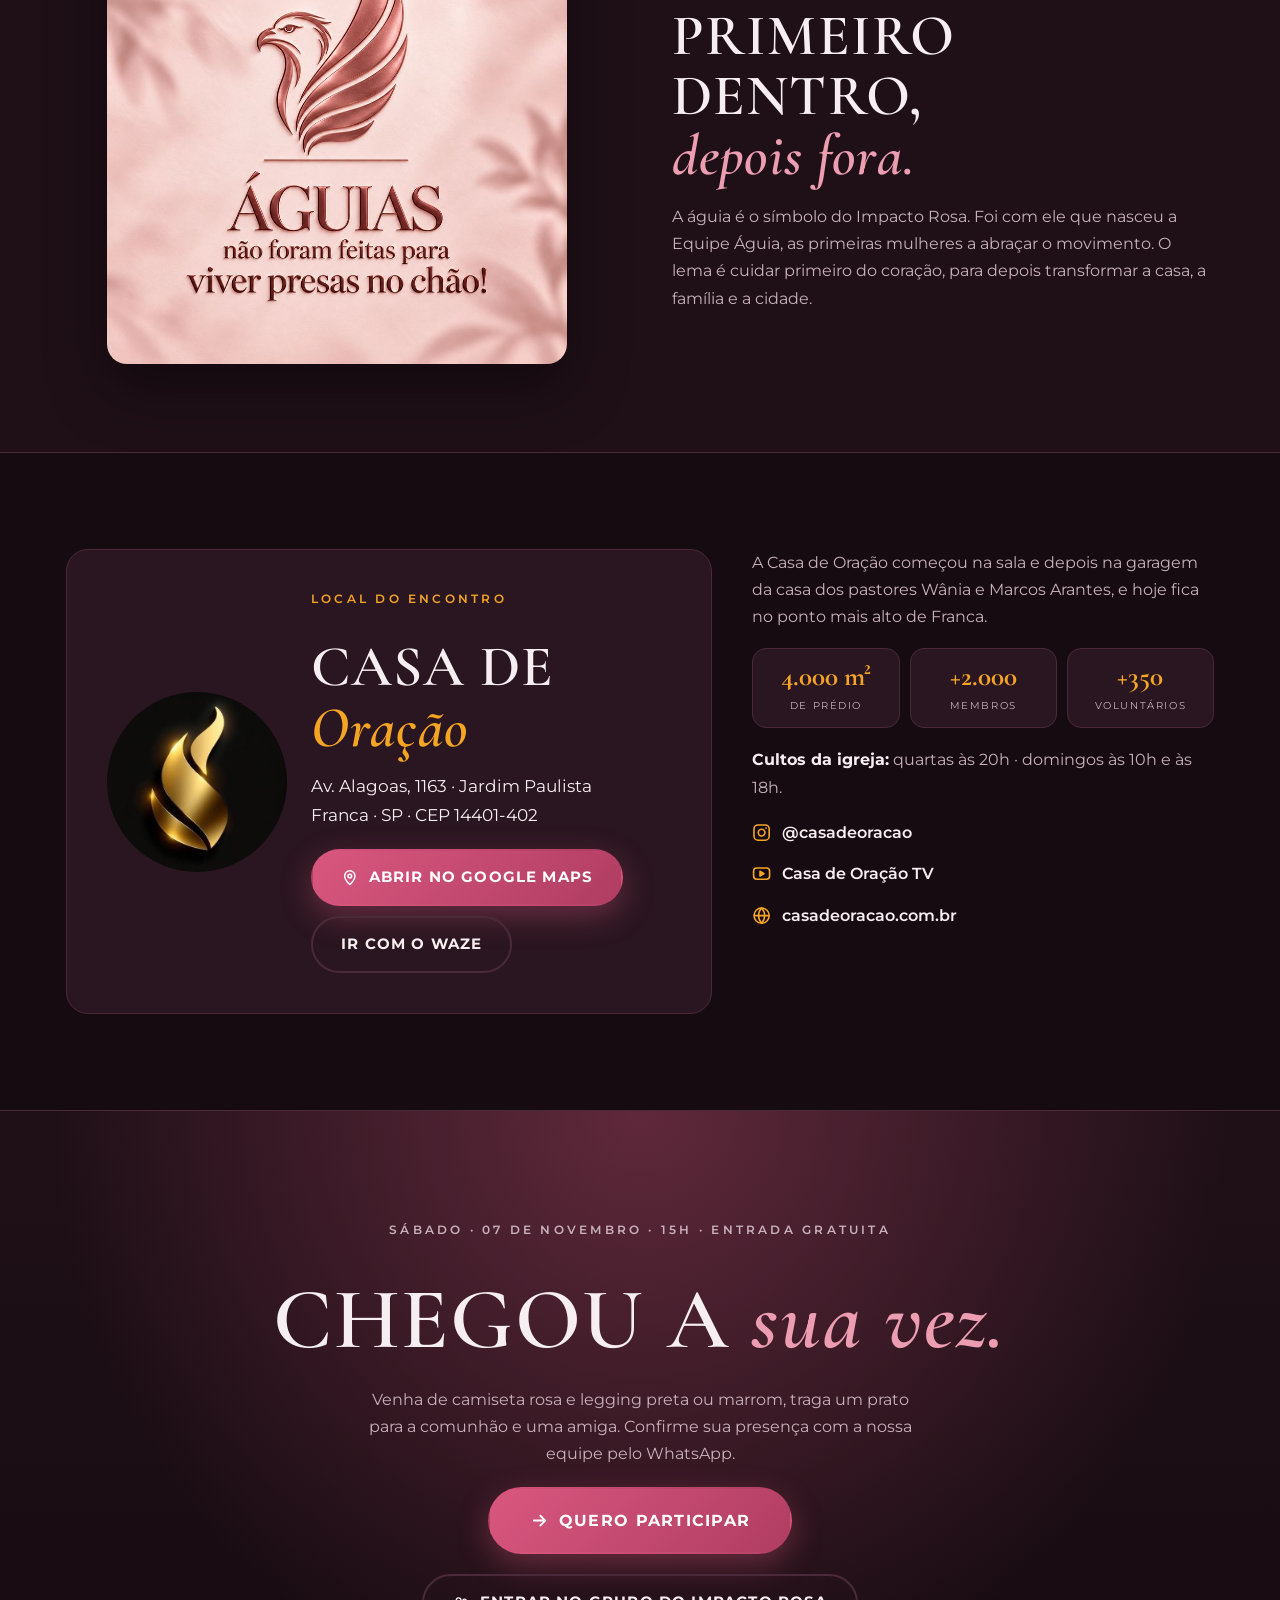
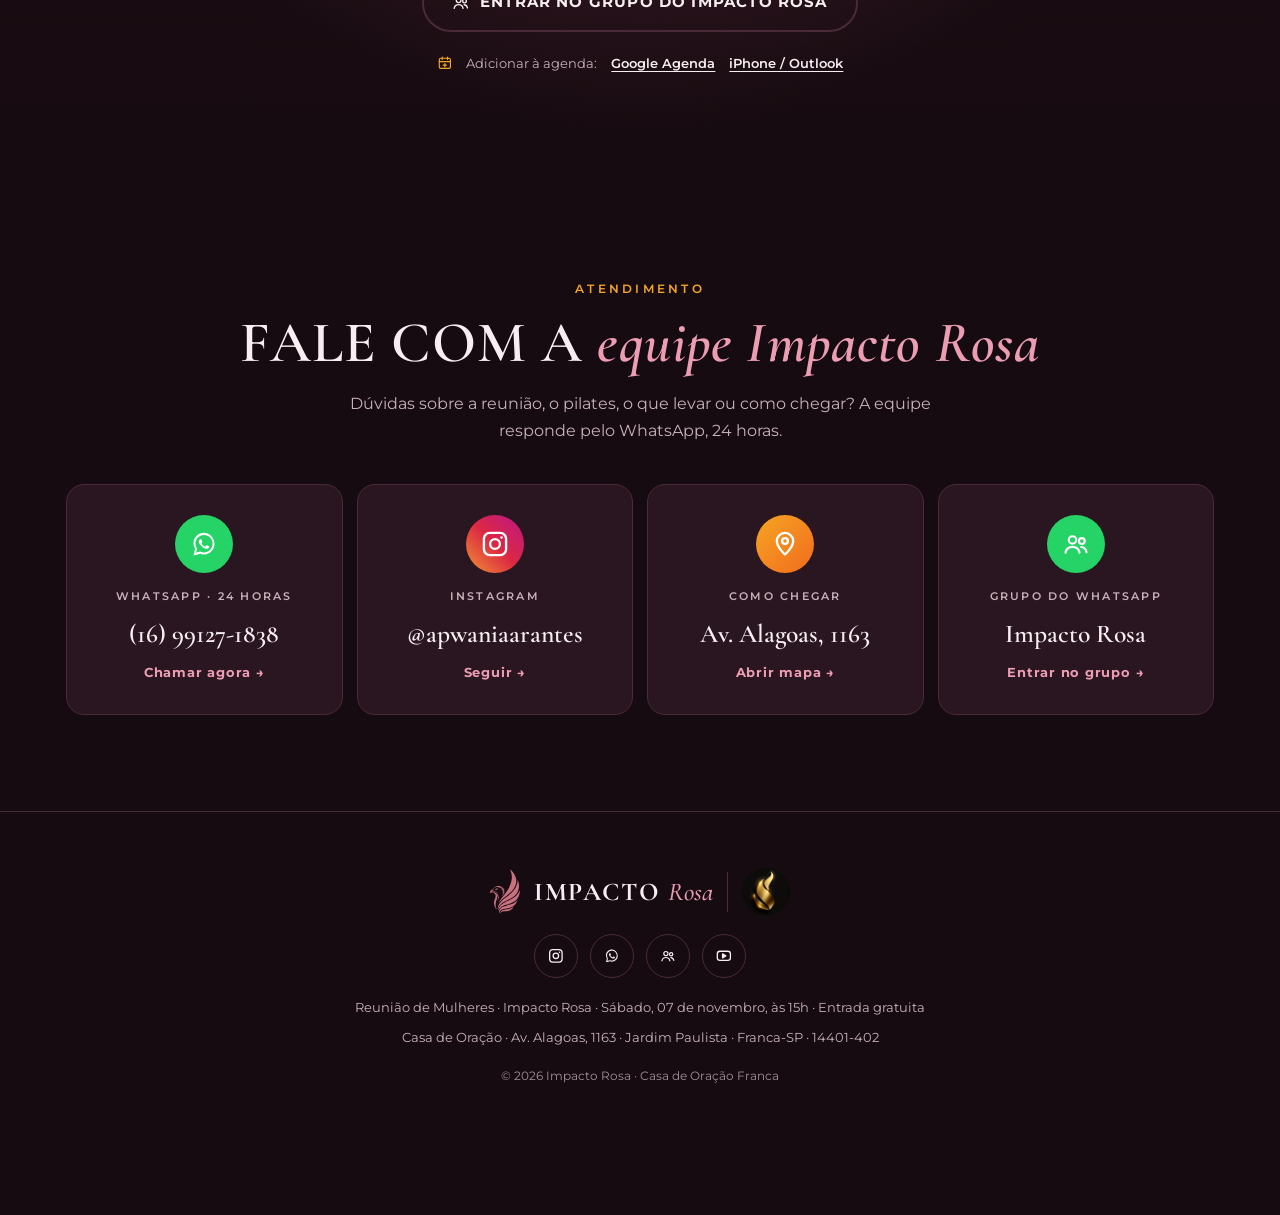
==== commit e6efb0c7: "Troca "Culto" por "Reunião de Mulheres" e põe a arte da Wânia no lugar da frase - "Reunião de Mulher" ====
--- a/src/index.html
+++ b/src/index.html
@@ -3,9 +3,9 @@
 <head>
   <meta charset="utf-8">
   <meta name="viewport" content="width=device-width, initial-scale=1, viewport-fit=cover">
-  <title>Culto do Impacto Rosa · Sábado, 07/11 às 15h · Entrada gratuita</title>
+  <title>Reunião de Mulheres · Impacto Rosa · Sábado, 07/11 às 15h</title>
   <meta name="claude:viewport-fit-sides" content="cover">
-  <meta name="description" content="Culto do Impacto Rosa, o movimento de mulheres idealizado por Wânia Arantes na Casa de Oração Franca. Sábado, 7 de novembro, às 15h, com pilates e momento de comunhão. Entrada gratuita. Av. Alagoas, 1163, Jardim Paulista, Franca-SP.">
+  <meta name="description" content="Reunião de Mulheres do Impacto Rosa, o movimento de mulheres idealizado por Wânia Arantes na Casa de Oração Franca. Sábado, 7 de novembro, às 15h, com pilates e momento de comunhão. Entrada gratuita. Av. Alagoas, 1163, Jardim Paulista, Franca-SP.">
   <meta name="theme-color" content="#160b10">
   <link rel="icon" href="../favicon.ico" sizes="any">
   <link rel="icon" type="image/svg+xml" href="../icons/favicon.svg">
@@ -15,7 +15,7 @@
   <!-- Prévia do link no WhatsApp, Instagram e Facebook (SITE_URL é trocado pelo script de montagem) -->
   <meta property="og:type" content="website">
   <meta property="og:site_name" content="Impacto Rosa">
-  <meta property="og:title" content="Culto do Impacto Rosa · Sábado, 07/11 às 15h · Entrada gratuita">
+  <meta property="og:title" content="Reunião de Mulheres · Impacto Rosa · Sábado, 07/11 às 15h · Entrada gratuita">
   <meta property="og:description" content="Com Wânia Arantes e pilates com Karen Dantes. Traga um prato para a comunhão. Legging preta ou marrom e camiseta rosa. Casa de Oração, Av. Alagoas, 1163, Franca-SP.">
   <meta property="og:url" content="SITE_URL">
   <meta property="og:image" content="SITE_URLicons/og-image.jpg">
@@ -31,8 +31,8 @@
   {
     "@context": "https://schema.org",
     "@type": "Event",
-    "name": "Culto do Impacto Rosa",
-    "description": "Culto de mulheres da Casa de Oração Franca, com Wânia Arantes, pilates com Karen Dantes e momento de comunhão.",
+    "name": "Reunião de Mulheres do Impacto Rosa",
+    "description": "Reunião de mulheres da Casa de Oração Franca, com Wânia Arantes, pilates com Karen Dantes e momento de comunhão.",
     "startDate": "2026-11-07T15:00:00-03:00",
     "endDate": "2026-11-07T18:00:00-03:00",
     "isAccessibleForFree": true,
@@ -61,7 +61,7 @@
   <!-- FAIXA ANIMADA -->
   <div class="ticker" aria-hidden="true">
     <div class="ticker-track">
-      <span>Culto do Impacto Rosa</span><i>✦</i>
+      <span>Reunião de Mulheres · Impacto Rosa</span><i>✦</i>
       <span>Sábado · 07 de novembro · 15h</span><i>✦</i>
       <span>Casa de Oração · Franca-SP</span><i>✦</i>
       <span>Águias não foram feitas para viver presas no chão</span><i>✦</i>
@@ -70,7 +70,7 @@
       <span>Entrada gratuita</span><i>✦</i>
       <span>Atendimento 24h · (16) 99127-1838</span><i>✦</i>
       <span>Entre no grupo do WhatsApp</span><i>✦</i>
-      <span>Culto do Impacto Rosa</span><i>✦</i>
+      <span>Reunião de Mulheres · Impacto Rosa</span><i>✦</i>
       <span>Sábado · 07 de novembro · 15h</span><i>✦</i>
       <span>Casa de Oração · Franca-SP</span><i>✦</i>
       <span>Águias não foram feitas para viver presas no chão</span><i>✦</i>
@@ -108,7 +108,7 @@
       <div class="hero-shade" aria-hidden="true"></div>
       <div class="hero-content">
         <p class="hero-badge"><span class="dot" aria-hidden="true"></span> Entrada gratuita · Confirme pelo WhatsApp</p>
-        <p class="hero-kicker">Culto do Impacto Rosa · Casa de Oração Franca</p>
+        <p class="hero-kicker">Reunião de Mulheres · Casa de Oração Franca</p>
         <h1 class="hero-title">Impacto <span>Rosa</span></h1>
         <p class="hero-tagline">Águias não foram feitas para viver presas no chão.</p>
 
@@ -140,10 +140,10 @@
         </div>
 
         <div class="hero-ctas">
-          <a class="btn btn-main js-whatsapp" href="https://wa.me/5516991271838?text=Ol%C3%A1%21%20Quero%20participar%20do%20Culto%20do%20Impacto%20Rosa%20de%2007%2F11." target="_blank" rel="noopener">
+          <a class="btn btn-main js-whatsapp" href="https://wa.me/5516991271838?text=Ol%C3%A1%21%20Quero%20participar%20da%20Reuni%C3%A3o%20de%20Mulheres%20do%20Impacto%20Rosa%20de%2007%2F11." target="_blank" rel="noopener">
             <svg aria-hidden="true"><use href="#i-arrow"></use></svg> Quero participar
           </a>
-          <a class="btn btn-wa js-whatsapp" href="https://wa.me/5516991271838?text=Ol%C3%A1%21%20Quero%20participar%20do%20Culto%20do%20Impacto%20Rosa%20de%2007%2F11." target="_blank" rel="noopener">
+          <a class="btn btn-wa js-whatsapp" href="https://wa.me/5516991271838?text=Ol%C3%A1%21%20Quero%20participar%20da%20Reuni%C3%A3o%20de%20Mulheres%20do%20Impacto%20Rosa%20de%2007%2F11." target="_blank" rel="noopener">
             <svg aria-hidden="true"><use href="#i-wa"></use></svg> Fale com a equipe · 24h
           </a>
           <a class="btn btn-ghost" href="https://chat.whatsapp.com/GKTrelO5cqL79CvpSnSm1C?mode=gi_t" target="_blank" rel="noopener">
@@ -152,8 +152,8 @@
         </div>
         <p class="agenda">
           <svg aria-hidden="true"><use href="#i-cal"></use></svg> Adicionar à agenda:
-          <a href="https://calendar.google.com/calendar/render?action=TEMPLATE&amp;text=Culto%20do%20Impacto%20Rosa&amp;dates=20261107T150000%2F20261107T180000&amp;ctz=America%2FSao_Paulo&amp;location=Casa%20de%20Ora%C3%A7%C3%A3o%2C%20Av.%20Alagoas%2C%201163%20-%20Jardim%20Paulista%2C%20Franca%20-%20SP%2C%2014401-402&amp;details=Culto%20do%20Impacto%20Rosa%20com%20W%C3%A2nia%20Arantes%20e%20pilates%20com%20Karen%20Dantes.%20Traga%20um%20prato%20para%20o%20momento%20de%20comunh%C3%A3o.%20Legging%20preta%20ou%20marrom%20e%20camiseta%20rosa.%20Entrada%20gratuita." target="_blank" rel="noopener">Google Agenda</a>
-          <a class="js-ics" href="../agenda/culto-impacto-rosa.ics">iPhone / Outlook</a>
+          <a href="https://calendar.google.com/calendar/render?action=TEMPLATE&amp;text=Reuni%C3%A3o%20de%20Mulheres%20%C2%B7%20Impacto%20Rosa&amp;dates=20261107T150000%2F20261107T180000&amp;ctz=America%2FSao_Paulo&amp;location=Casa%20de%20Ora%C3%A7%C3%A3o%2C%20Av.%20Alagoas%2C%201163%20-%20Jardim%20Paulista%2C%20Franca%20-%20SP%2C%2014401-402&amp;details=Reuni%C3%A3o%20de%20Mulheres%20do%20Impacto%20Rosa%20com%20W%C3%A2nia%20Arantes%20e%20pilates%20com%20Karen%20Dantes.%20Traga%20um%20prato%20para%20o%20momento%20de%20comunh%C3%A3o.%20Legging%20preta%20ou%20marrom%20e%20camiseta%20rosa.%20Entrada%20gratuita." target="_blank" rel="noopener">Google Agenda</a>
+          <a class="js-ics" href="../agenda/reuniao-de-mulheres-impacto-rosa.ics">iPhone / Outlook</a>
         </p>
       </div>
     </section>
@@ -168,12 +168,12 @@
       </ul>
     </div>
 
-    <!-- NO PRÓXIMO CULTO -->
+    <!-- NA PRÓXIMA REUNIÃO -->
     <section class="next" aria-labelledby="next-titulo">
       <div class="wrap">
         <div class="next-head">
           <p class="label">Sábado · 07 de novembro · 15h · Entrada gratuita</p>
-          <h2 id="next-titulo">No culto do <em>Impacto Rosa</em></h2>
+          <h2 id="next-titulo">Reunião de <em>Mulheres</em></h2>
           <p>Uma tarde para cuidar do corpo, da alma e do espírito. Juntas.</p>
         </div>
 
@@ -196,7 +196,7 @@
         <ul class="next-list">
           <li>
             <svg aria-hidden="true"><use href="#i-flame"></use></svg>
-            <h3>Culto</h3>
+            <h3>Reunião de Mulheres</h3>
             <p>Palavra e adoração com a pastora <strong>Wânia Arantes</strong>, idealizadora do Impacto Rosa.</p>
           </li>
           <li>
@@ -290,13 +290,12 @@
       </div>
     </section>
 
-    <!-- FRASE -->
-    <section class="quote">
-      <span class="quote-mark" aria-hidden="true">“</span>
-      <blockquote>
-        <p>A mulher que cultiva <strong>gratidão</strong> encontra <strong>força</strong> onde outras encontram motivos para desistir.</p>
-        <footer>Wânia Arantes</footer>
-      </blockquote>
+    <!-- ARTE DA WÂNIA -->
+    <section class="quote quote-arte">
+      <figure>
+        <img src="../assets/img/wania-imaginacao.jpg" width="941" height="1672" loading="lazy"
+             alt="Arte de Wânia Arantes: O cérebro não separa o real do imaginário. A imaginação é maior que o conhecimento. Você pode criar uma nova realidade imaginando. Deus pode fazer além do que pedimos ou imaginamos. @apwaniaarantes">
+      </figure>
     </section>
 
     <!-- WÂNIA -->
@@ -404,7 +403,7 @@
         <p class="label">Sábado · 07 de novembro · 15h · Entrada gratuita</p>
         <h2>Chegou a <em>sua vez.</em></h2>
         <p>Venha de camiseta rosa e legging preta ou marrom, traga um prato para a comunhão e uma amiga. Confirme sua presença com a nossa equipe pelo WhatsApp.</p>
-        <a class="btn btn-main btn-xl js-whatsapp" href="https://wa.me/5516991271838?text=Ol%C3%A1%21%20Quero%20participar%20do%20Culto%20do%20Impacto%20Rosa%20de%2007%2F11." target="_blank" rel="noopener">
+        <a class="btn btn-main btn-xl js-whatsapp" href="https://wa.me/5516991271838?text=Ol%C3%A1%21%20Quero%20participar%20da%20Reuni%C3%A3o%20de%20Mulheres%20do%20Impacto%20Rosa%20de%2007%2F11." target="_blank" rel="noopener">
           <svg aria-hidden="true"><use href="#i-arrow"></use></svg> Quero participar
         </a>
         <a class="btn btn-ghost" href="https://chat.whatsapp.com/GKTrelO5cqL79CvpSnSm1C?mode=gi_t" target="_blank" rel="noopener">
@@ -412,8 +411,8 @@
         </a>
         <p class="agenda">
           <svg aria-hidden="true"><use href="#i-cal"></use></svg> Adicionar à agenda:
-          <a href="https://calendar.google.com/calendar/render?action=TEMPLATE&amp;text=Culto%20do%20Impacto%20Rosa&amp;dates=20261107T150000%2F20261107T180000&amp;ctz=America%2FSao_Paulo&amp;location=Casa%20de%20Ora%C3%A7%C3%A3o%2C%20Av.%20Alagoas%2C%201163%20-%20Jardim%20Paulista%2C%20Franca%20-%20SP%2C%2014401-402&amp;details=Culto%20do%20Impacto%20Rosa%20com%20W%C3%A2nia%20Arantes%20e%20pilates%20com%20Karen%20Dantes.%20Traga%20um%20prato%20para%20o%20momento%20de%20comunh%C3%A3o.%20Legging%20preta%20ou%20marrom%20e%20camiseta%20rosa.%20Entrada%20gratuita." target="_blank" rel="noopener">Google Agenda</a>
-          <a class="js-ics" href="../agenda/culto-impacto-rosa.ics">iPhone / Outlook</a>
+          <a href="https://calendar.google.com/calendar/render?action=TEMPLATE&amp;text=Reuni%C3%A3o%20de%20Mulheres%20%C2%B7%20Impacto%20Rosa&amp;dates=20261107T150000%2F20261107T180000&amp;ctz=America%2FSao_Paulo&amp;location=Casa%20de%20Ora%C3%A7%C3%A3o%2C%20Av.%20Alagoas%2C%201163%20-%20Jardim%20Paulista%2C%20Franca%20-%20SP%2C%2014401-402&amp;details=Reuni%C3%A3o%20de%20Mulheres%20do%20Impacto%20Rosa%20com%20W%C3%A2nia%20Arantes%20e%20pilates%20com%20Karen%20Dantes.%20Traga%20um%20prato%20para%20o%20momento%20de%20comunh%C3%A3o.%20Legging%20preta%20ou%20marrom%20e%20camiseta%20rosa.%20Entrada%20gratuita." target="_blank" rel="noopener">Google Agenda</a>
+          <a class="js-ics" href="../agenda/reuniao-de-mulheres-impacto-rosa.ics">iPhone / Outlook</a>
         </p>
       </div>
     </section>
@@ -423,9 +422,9 @@
       <div class="wrap">
         <p class="label">Atendimento</p>
         <h2>Fale com a <em>equipe Impacto Rosa</em></h2>
-        <p class="contact-sub">Dúvidas sobre o culto, o pilates, o que levar ou como chegar? A equipe responde pelo WhatsApp, 24 horas.</p>
+        <p class="contact-sub">Dúvidas sobre a reunião, o pilates, o que levar ou como chegar? A equipe responde pelo WhatsApp, 24 horas.</p>
         <div class="contact-grid">
-          <a class="contact-card js-whatsapp" href="https://wa.me/5516991271838?text=Ol%C3%A1%21%20Quero%20participar%20do%20Culto%20do%20Impacto%20Rosa%20de%2007%2F11." target="_blank" rel="noopener">
+          <a class="contact-card js-whatsapp" href="https://wa.me/5516991271838?text=Ol%C3%A1%21%20Quero%20participar%20da%20Reuni%C3%A3o%20de%20Mulheres%20do%20Impacto%20Rosa%20de%2007%2F11." target="_blank" rel="noopener">
             <span class="c-ico c-wa"><svg aria-hidden="true"><use href="#i-wa"></use></svg></span>
             <span class="c-t">WhatsApp · 24 horas</span>
             <span class="c-v">(16) 99127-1838</span>
@@ -463,11 +462,11 @@
     </div>
     <div class="footer-social">
       <a href="https://www.instagram.com/apwaniaarantes/" target="_blank" rel="noopener" aria-label="Instagram @apwaniaarantes"><svg aria-hidden="true"><use href="#i-ig"></use></svg></a>
-      <a class="js-whatsapp" href="https://wa.me/5516991271838?text=Ol%C3%A1%21%20Quero%20participar%20do%20Culto%20do%20Impacto%20Rosa%20de%2007%2F11." target="_blank" rel="noopener" aria-label="WhatsApp"><svg aria-hidden="true"><use href="#i-wa"></use></svg></a>
+      <a class="js-whatsapp" href="https://wa.me/5516991271838?text=Ol%C3%A1%21%20Quero%20participar%20da%20Reuni%C3%A3o%20de%20Mulheres%20do%20Impacto%20Rosa%20de%2007%2F11." target="_blank" rel="noopener" aria-label="WhatsApp"><svg aria-hidden="true"><use href="#i-wa"></use></svg></a>
       <a href="https://chat.whatsapp.com/GKTrelO5cqL79CvpSnSm1C?mode=gi_t" target="_blank" rel="noopener" aria-label="Grupo do WhatsApp do Impacto Rosa"><svg aria-hidden="true"><use href="#i-group"></use></svg></a>
       <a href="https://www.youtube.com/@CasadeOracaoTV" target="_blank" rel="noopener" aria-label="YouTube Casa de Oração TV"><svg aria-hidden="true"><use href="#i-yt"></use></svg></a>
     </div>
-    <p>Culto do Impacto Rosa · Sábado, 07 de novembro, às 15h · Entrada gratuita</p>
+    <p>Reunião de Mulheres · Impacto Rosa · Sábado, 07 de novembro, às 15h · Entrada gratuita</p>
     <p>Casa de Oração · Av. Alagoas, 1163 · Jardim Paulista · Franca-SP · 14401-402</p>
     <p class="footer-copy">© <span id="ano">2026</span> Impacto Rosa · Casa de Oração Franca</p>
   </footer>
@@ -475,7 +474,7 @@
   <!-- BOTÃO FLUTUANTE: WhatsApp 24h -->
   <div class="float" id="float">
     <span class="float-label">Atendimento 24h · WhatsApp</span>
-    <a class="float-wa js-whatsapp" href="https://wa.me/5516991271838?text=Ol%C3%A1%21%20Quero%20participar%20do%20Culto%20do%20Impacto%20Rosa%20de%2007%2F11." target="_blank" rel="noopener" aria-label="Falar com a equipe Impacto Rosa no WhatsApp, atendimento 24 horas">
+    <a class="float-wa js-whatsapp" href="https://wa.me/5516991271838?text=Ol%C3%A1%21%20Quero%20participar%20da%20Reuni%C3%A3o%20de%20Mulheres%20do%20Impacto%20Rosa%20de%2007%2F11." target="_blank" rel="noopener" aria-label="Falar com a equipe Impacto Rosa no WhatsApp, atendimento 24 horas">
       <svg aria-hidden="true"><use href="#i-wa"></use></svg>
       <span class="float-badge" aria-hidden="true">24h</span>
     </a>
--- a/assets/css/styles.css
+++ b/assets/css/styles.css
@@ -285,6 +285,12 @@
 .quote strong { color: var(--rose); font-weight: 600; font-style: italic; }
 .quote footer { margin-top: 22px; font-size: .74rem; font-weight: 600; letter-spacing: .3em; text-transform: uppercase; color: var(--amber); }
 
+.quote-arte figure { margin: 0 auto; max-width: 420px; }
+.quote-arte img { width: 100%; border-radius: 20px; box-shadow: 0 24px 60px rgba(0, 0, 0, .5); }
+
+/* Âncoras do menu: o título não fica escondido atrás do cabeçalho fixo */
+[id] { scroll-margin-top: 84px; }
+
 /* Wânia */
 .wania { padding-block: 96px; }
 .wania-grid { display: grid; gap: 40px; align-items: center; grid-template-columns: 1fr; }
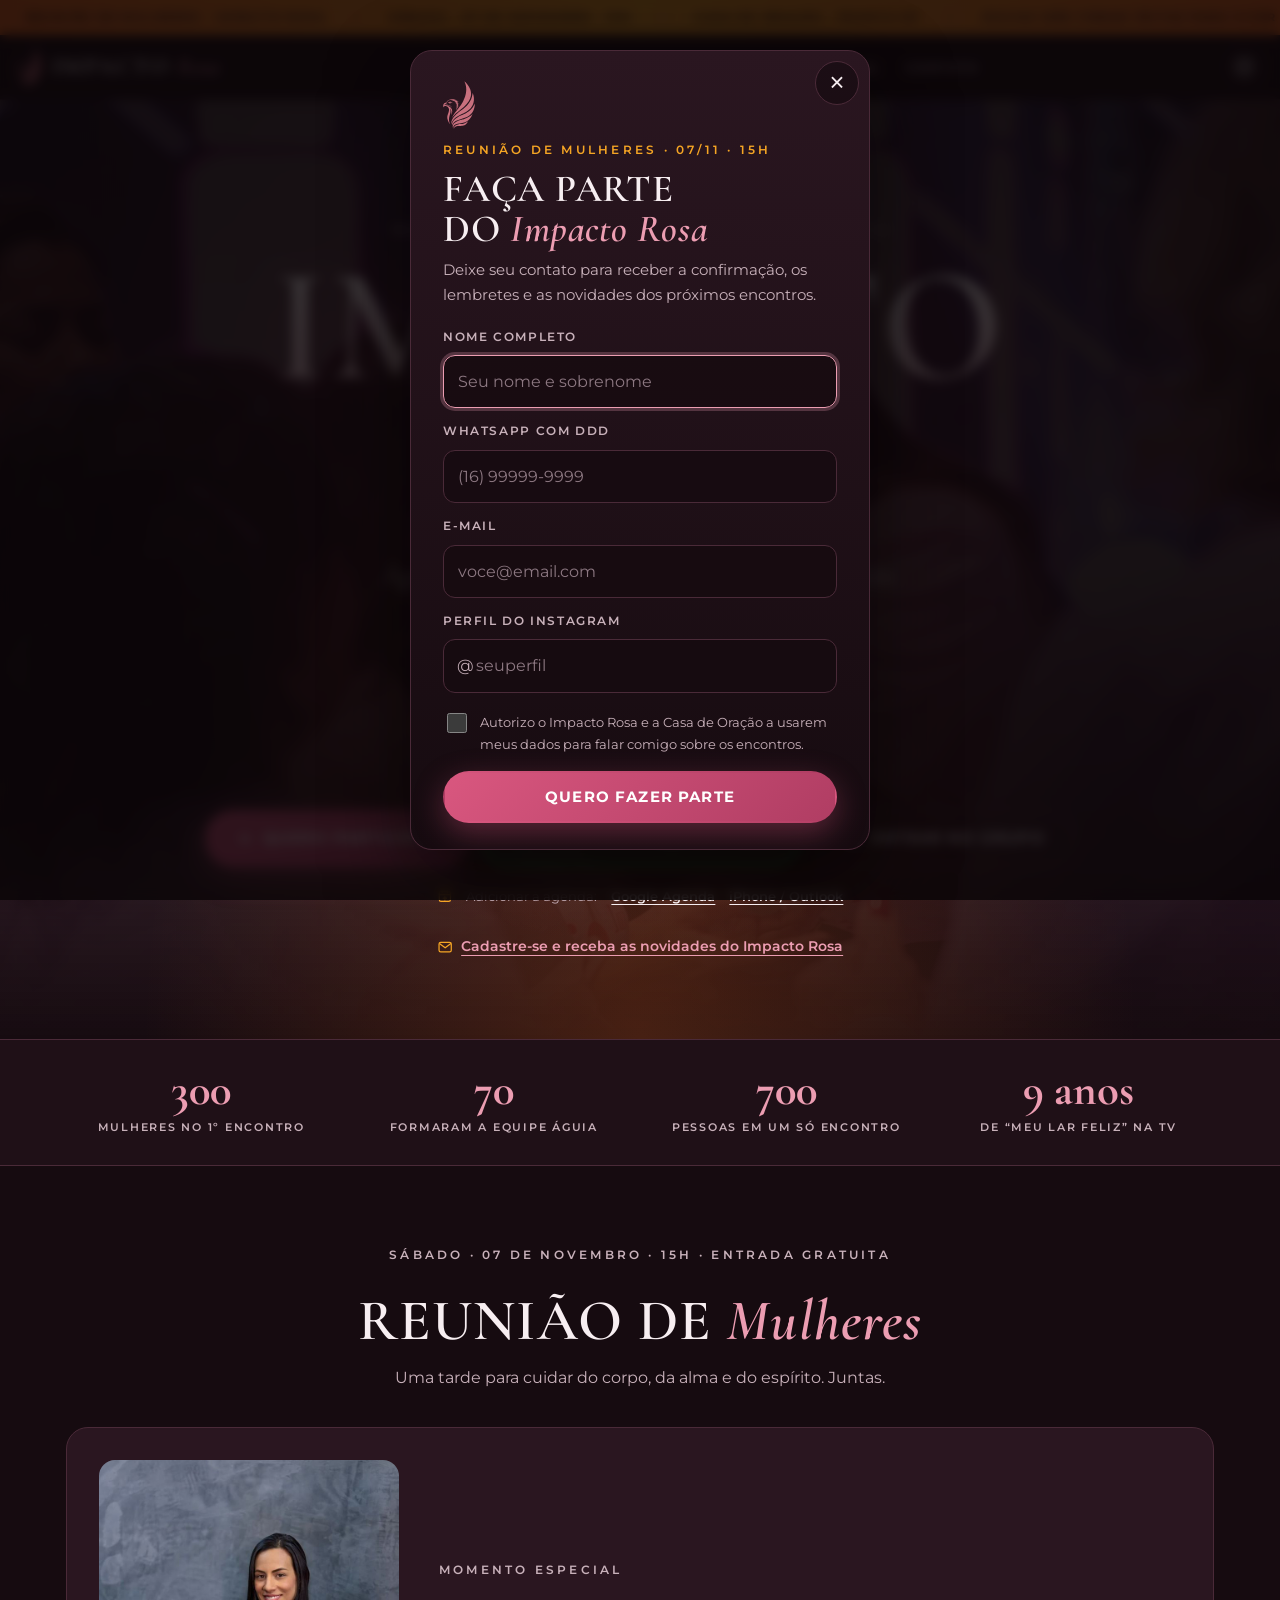
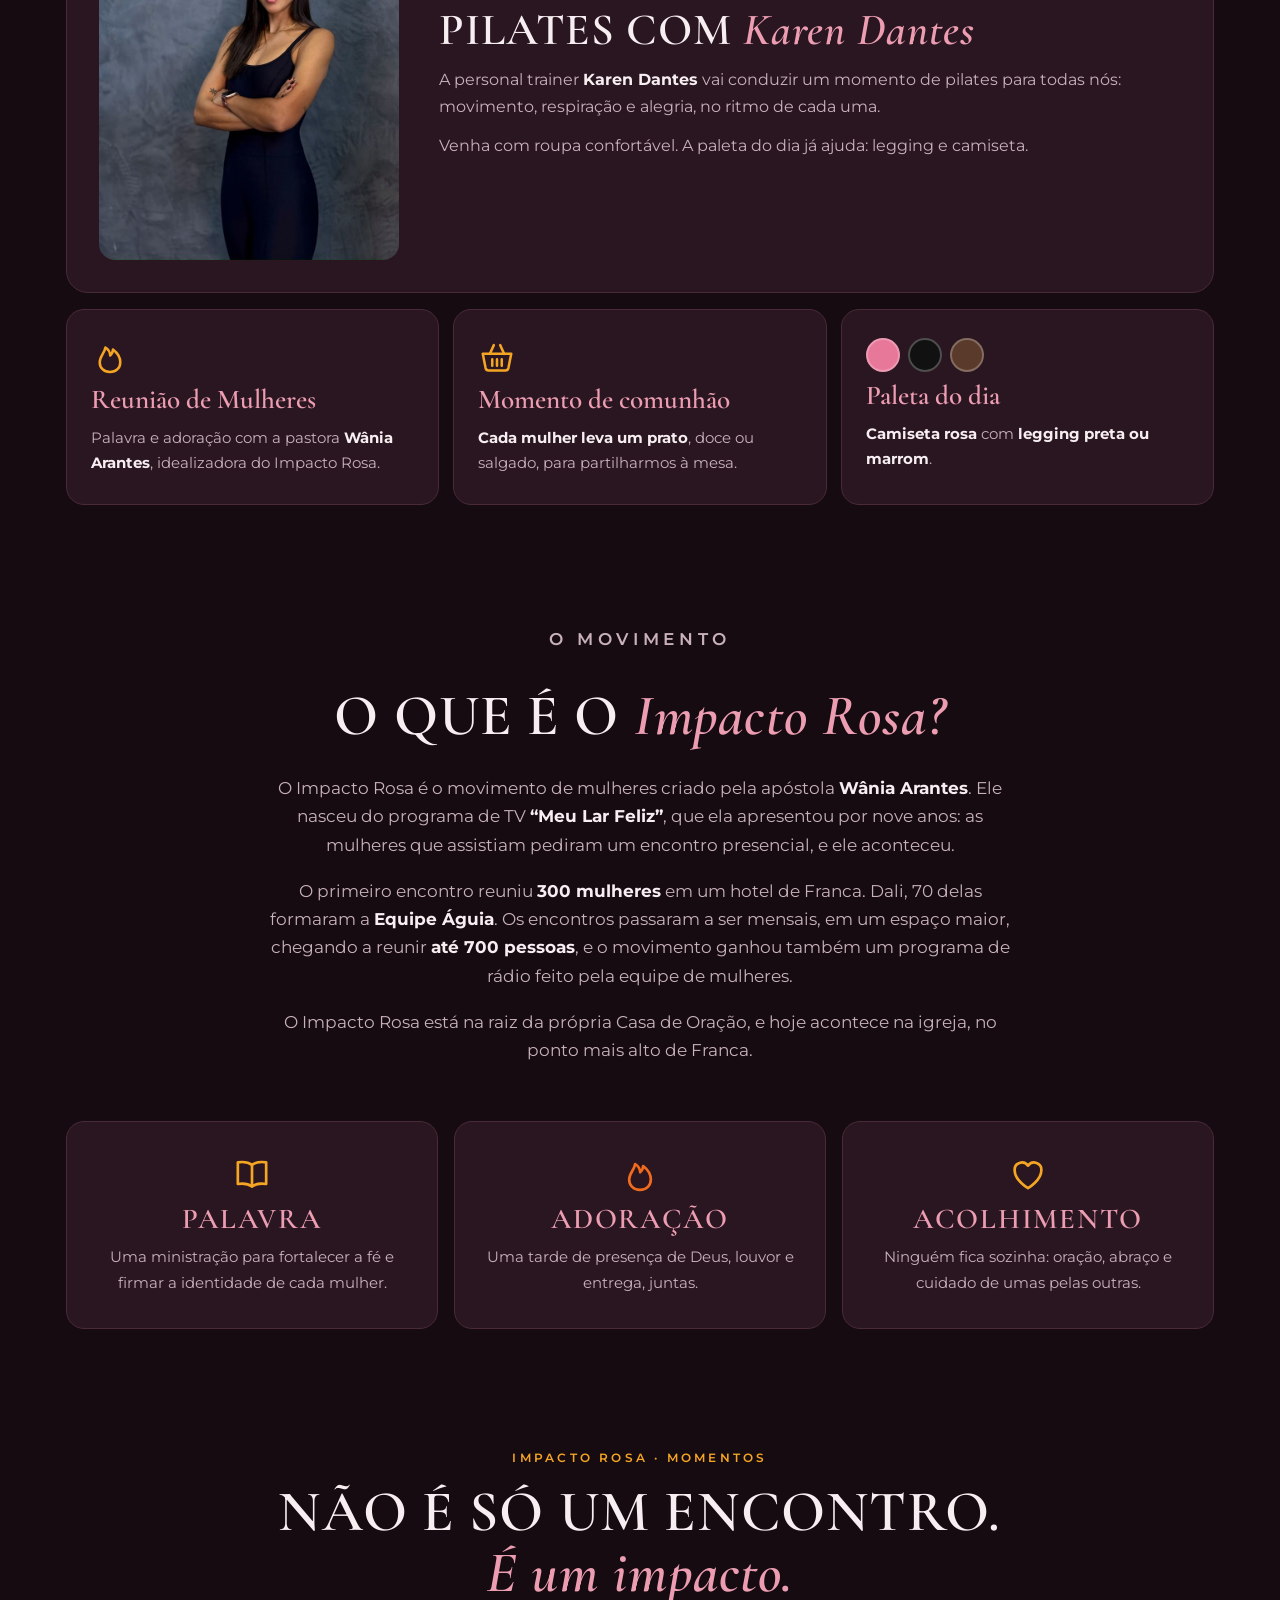
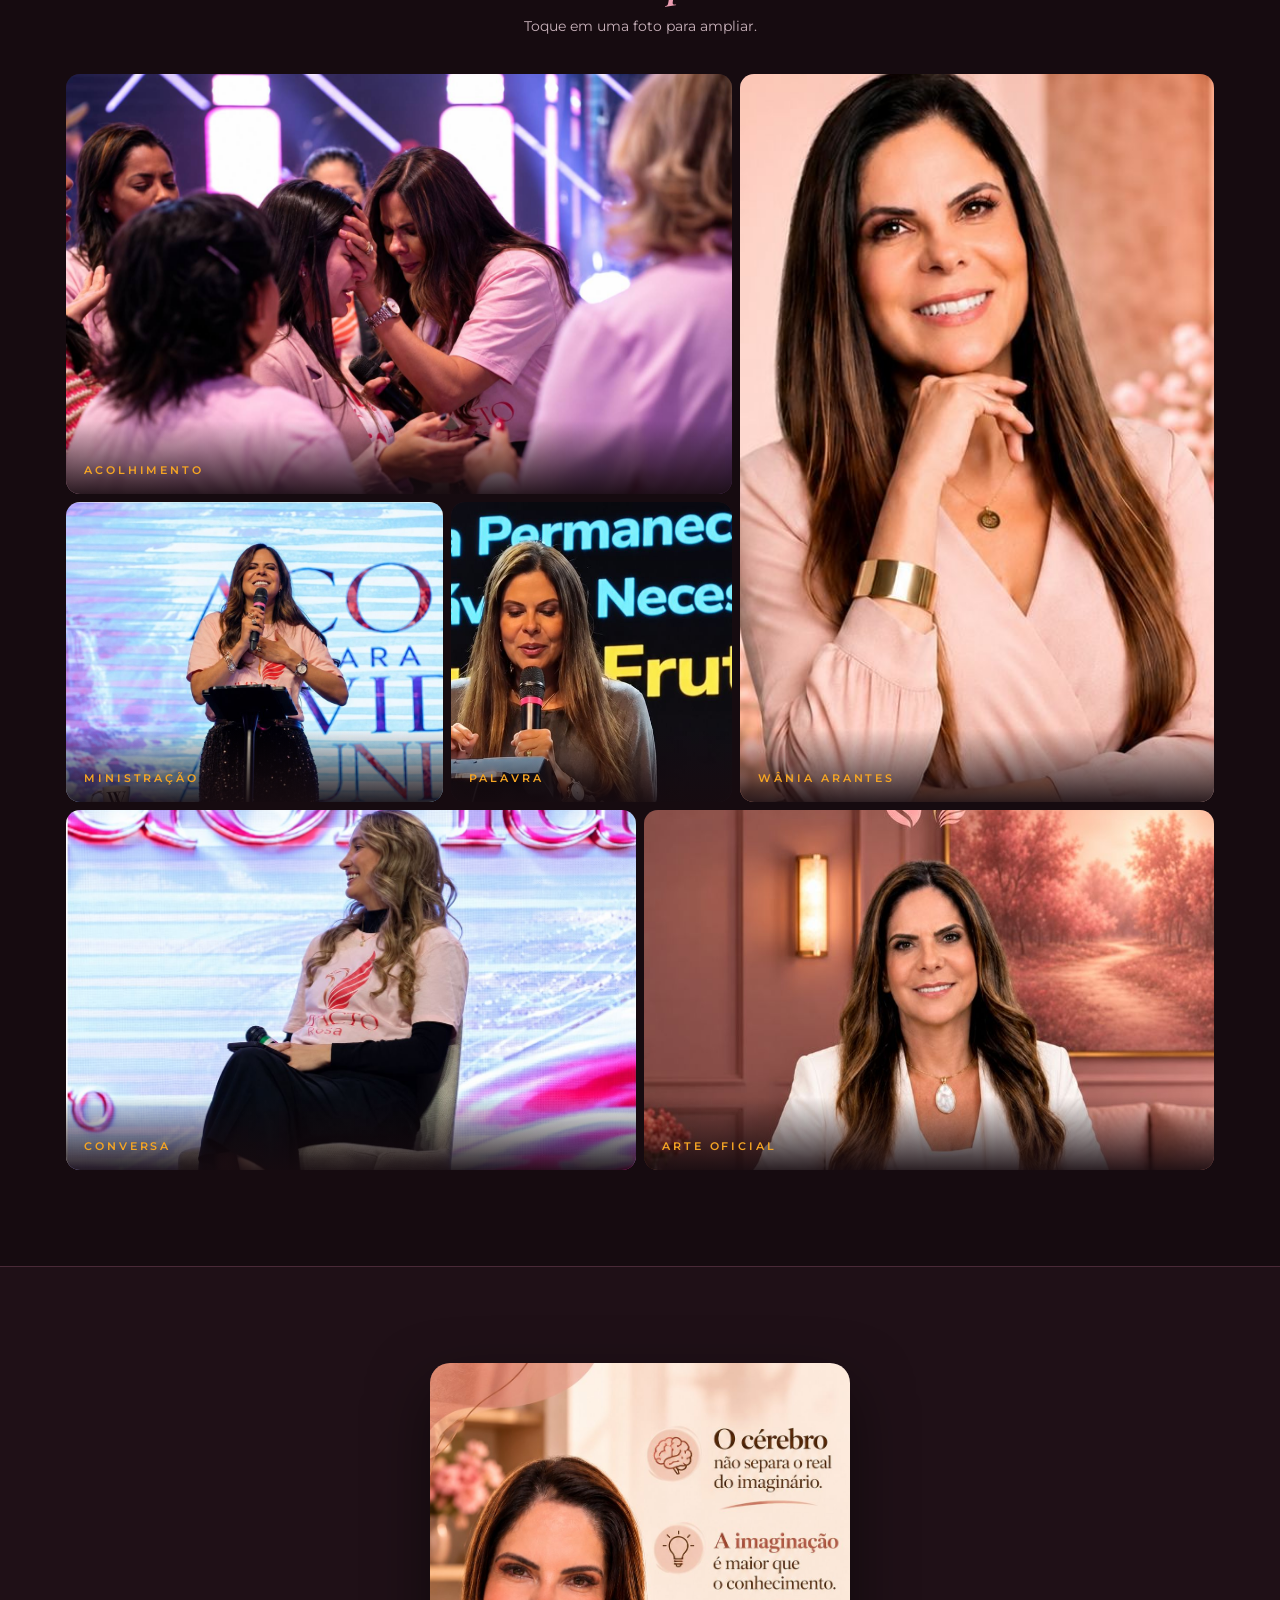
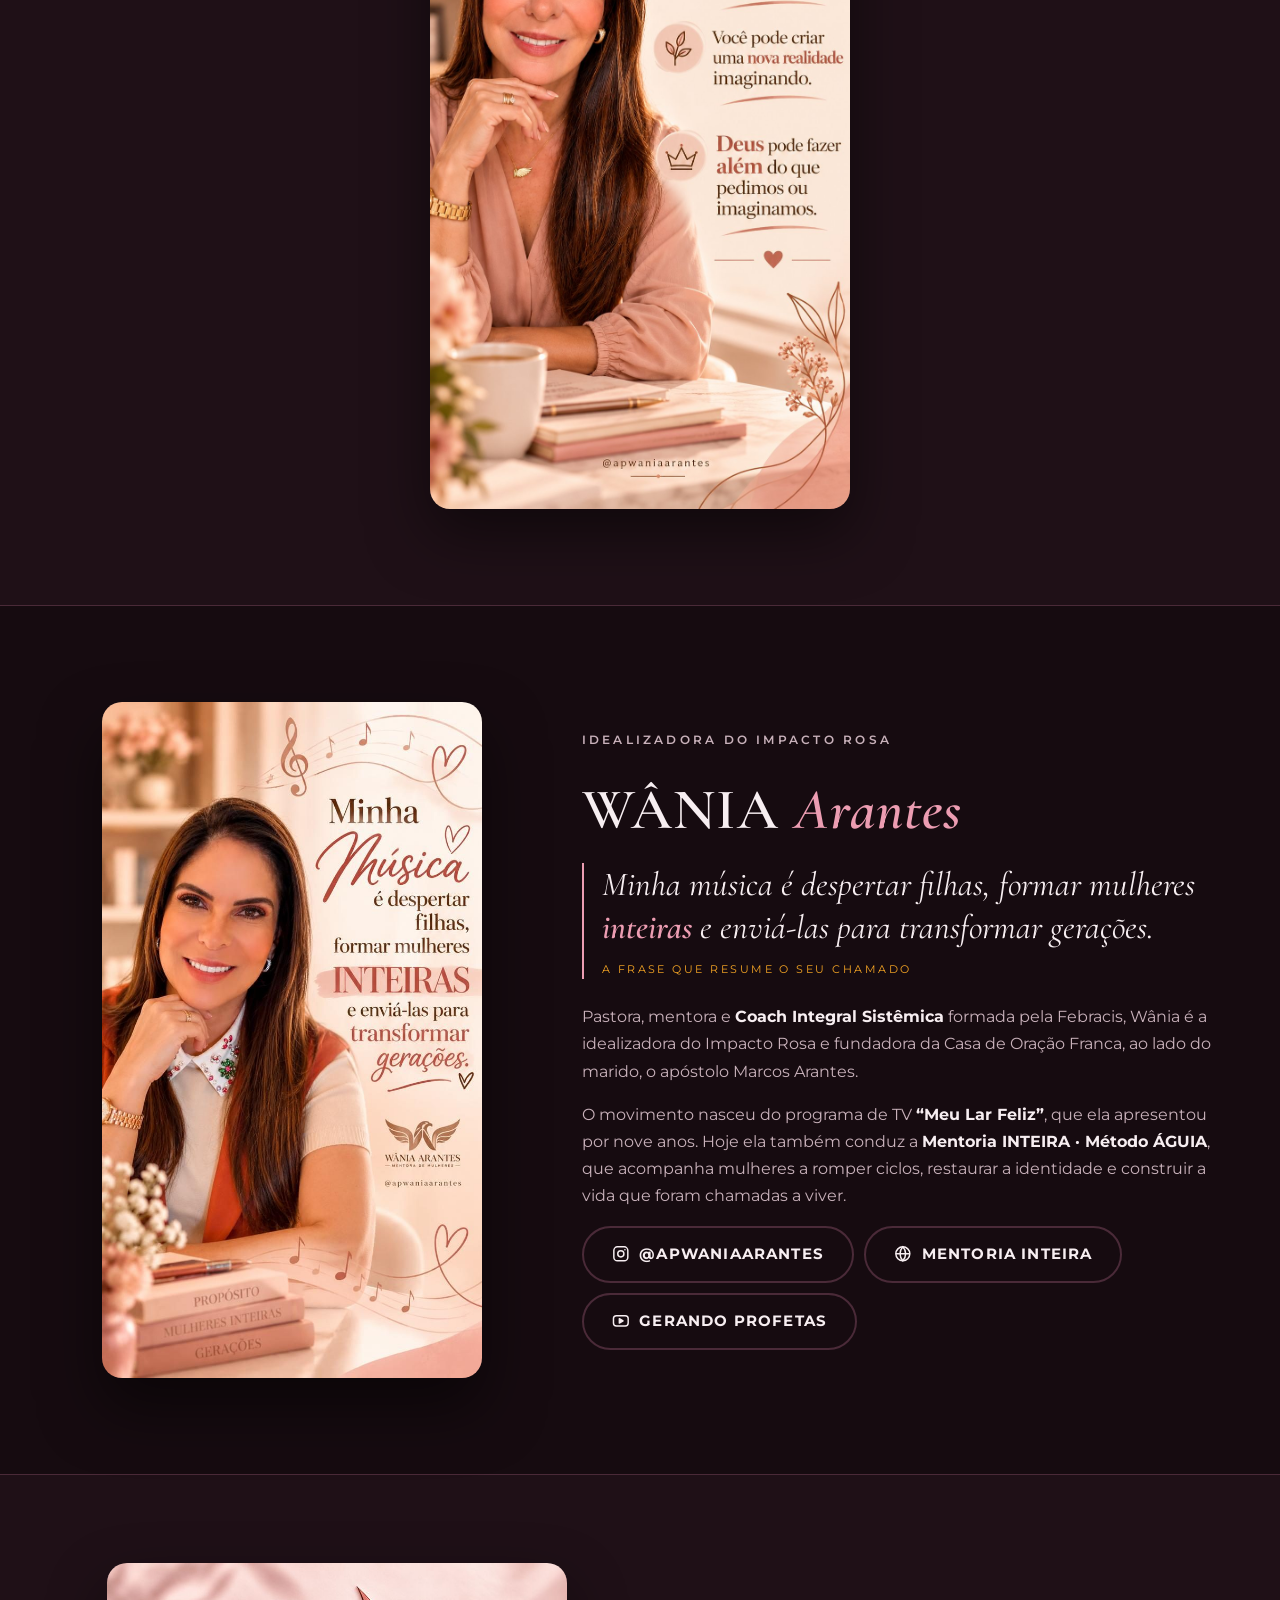
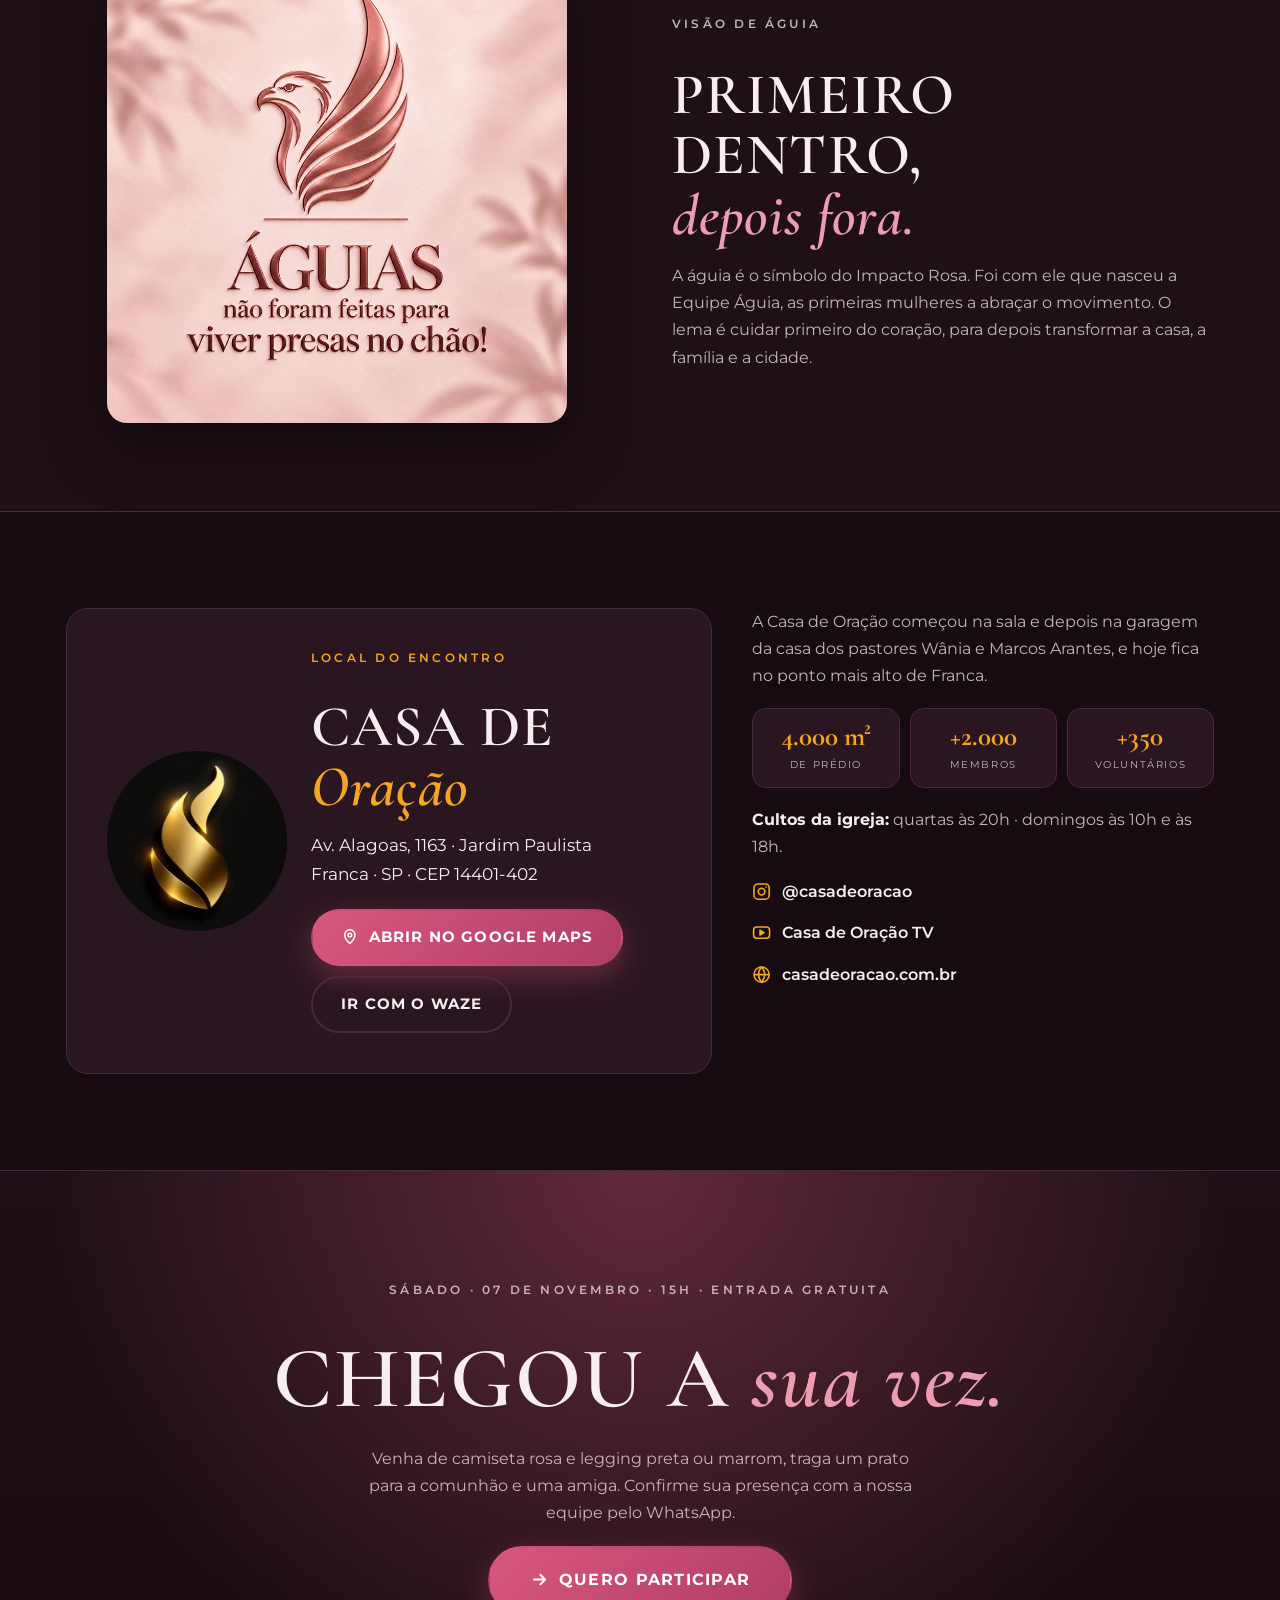
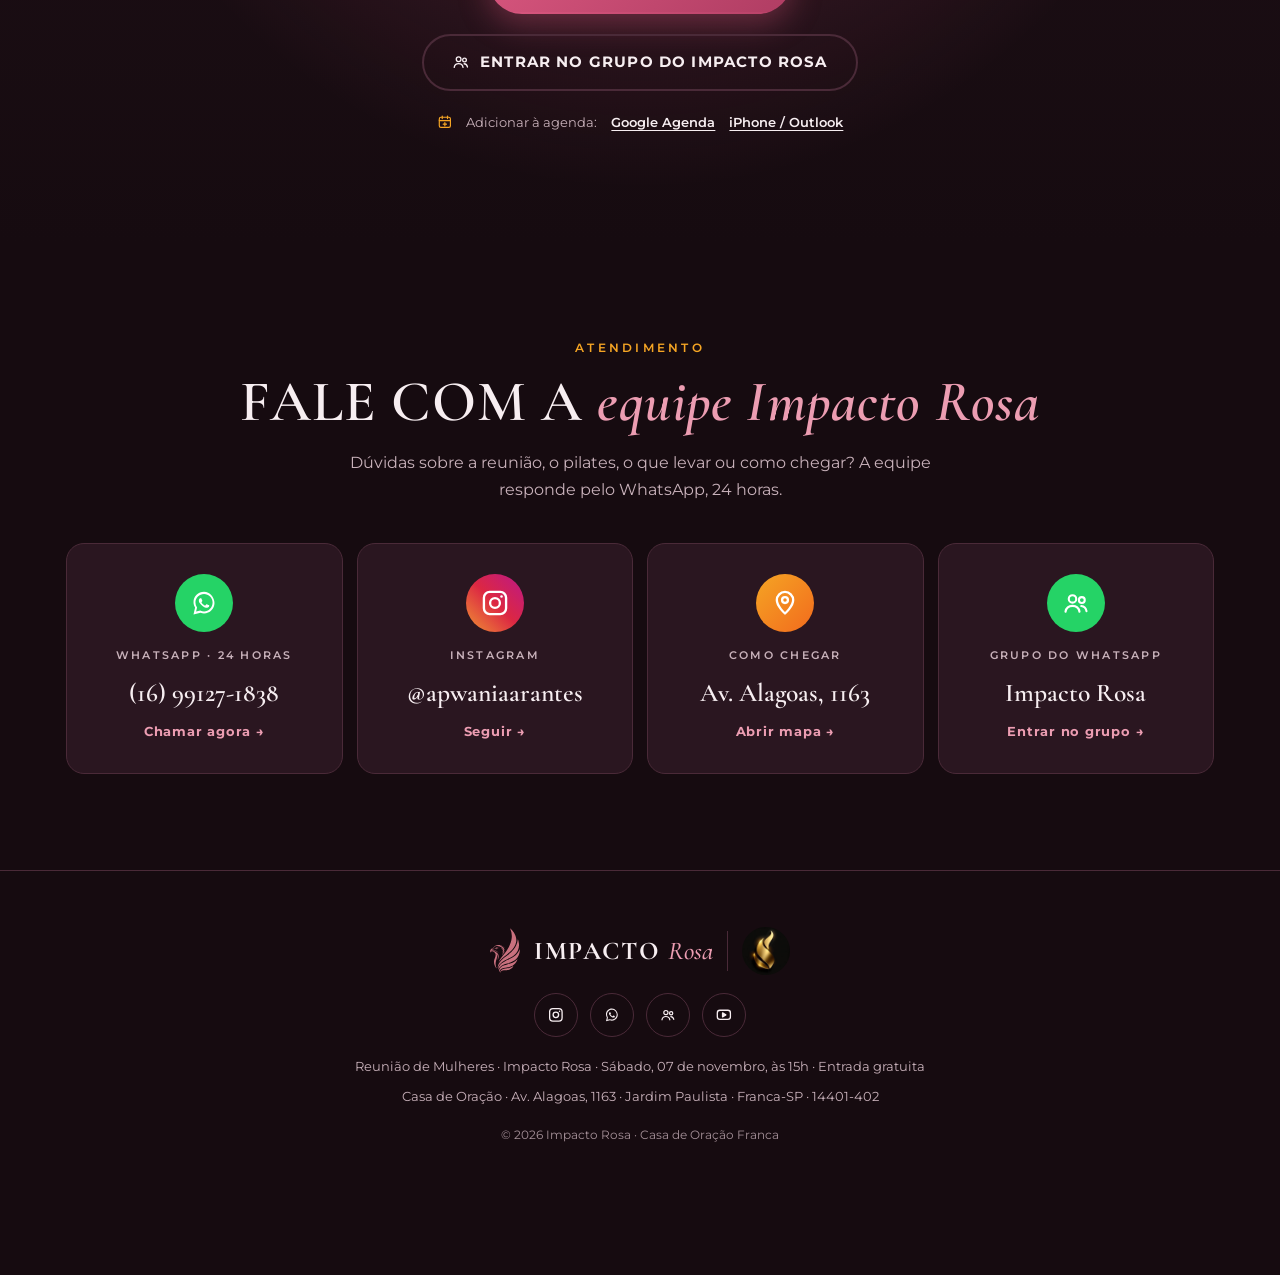
==== commit 2587fec2: "Adiciona pop-up de cadastro (leads) salvo no Supabase - Pop-up na tela inicial: nome completo, Whats" ====
--- a/src/index.html
+++ b/src/index.html
@@ -155,6 +155,9 @@
           <a href="https://calendar.google.com/calendar/render?action=TEMPLATE&amp;text=Reuni%C3%A3o%20de%20Mulheres%20%C2%B7%20Impacto%20Rosa&amp;dates=20261107T150000%2F20261107T180000&amp;ctz=America%2FSao_Paulo&amp;location=Casa%20de%20Ora%C3%A7%C3%A3o%2C%20Av.%20Alagoas%2C%201163%20-%20Jardim%20Paulista%2C%20Franca%20-%20SP%2C%2014401-402&amp;details=Reuni%C3%A3o%20de%20Mulheres%20do%20Impacto%20Rosa%20com%20W%C3%A2nia%20Arantes%20e%20pilates%20com%20Karen%20Dantes.%20Traga%20um%20prato%20para%20o%20momento%20de%20comunh%C3%A3o.%20Legging%20preta%20ou%20marrom%20e%20camiseta%20rosa.%20Entrada%20gratuita." target="_blank" rel="noopener">Google Agenda</a>
           <a class="js-ics" href="../agenda/reuniao-de-mulheres-impacto-rosa.ics">iPhone / Outlook</a>
         </p>
+        <button class="lead-open" type="button" data-lead-open>
+          <svg aria-hidden="true"><use href="#i-mail"></use></svg> Cadastre-se e receba as novidades do Impacto Rosa
+        </button>
       </div>
     </section>
 
@@ -480,6 +483,59 @@
     </a>
   </div>
 
+  <!-- CADASTRO (POP-UP) -->
+  <div class="lead" id="lead" role="dialog" aria-modal="true" aria-labelledby="lead-titulo" hidden>
+    <div class="lead-card">
+      <button class="lead-close" type="button" aria-label="Fechar cadastro" data-lead-close>×</button>
+
+      <form class="lead-form" id="lead-form" novalidate>
+        <img class="lead-logo" src="../assets/img/logo-aguia.svg" width="40" height="61" alt="">
+        <p class="label">Reunião de Mulheres · 07/11 · 15h</p>
+        <h2 id="lead-titulo">Faça parte do <em>Impacto Rosa</em></h2>
+        <p class="lead-sub">Deixe seu contato para receber a confirmação, os lembretes e as novidades dos próximos encontros.</p>
+
+        <label for="lead-nome">Nome completo</label>
+        <input id="lead-nome" name="nome" type="text" autocomplete="name" required minlength="3" maxlength="120" placeholder="Seu nome e sobrenome">
+
+        <label for="lead-whatsapp">WhatsApp com DDD</label>
+        <input id="lead-whatsapp" name="whatsapp" type="tel" inputmode="numeric" autocomplete="tel-national" required placeholder="(16) 99999-9999">
+
+        <label for="lead-email">E-mail</label>
+        <input id="lead-email" name="email" type="email" inputmode="email" autocomplete="email" required maxlength="160" placeholder="voce@email.com">
+
+        <label for="lead-instagram">Perfil do Instagram</label>
+        <div class="lead-at"><span aria-hidden="true">@</span><input id="lead-instagram" name="instagram" type="text" autocomplete="off" autocapitalize="none" spellcheck="false" maxlength="60" placeholder="seuperfil"></div>
+
+        <!-- Campo-armadilha contra robôs: pessoas não veem nem preenchem -->
+        <div class="lead-hp" aria-hidden="true"><label for="lead-site">Site</label><input id="lead-site" name="site" type="text" tabindex="-1" autocomplete="off"></div>
+
+        <label class="lead-check" for="lead-consent">
+          <input id="lead-consent" name="consentimento" type="checkbox" required>
+          <span>Autorizo o Impacto Rosa e a Casa de Oração a usarem meus dados para falar comigo sobre os encontros.</span>
+        </label>
+
+        <p class="lead-error" id="lead-error" role="alert" hidden></p>
+        <button class="btn btn-main lead-submit" type="submit" id="lead-submit">Quero fazer parte</button>
+        <a class="btn btn-wa lead-fallback" id="lead-fallback" href="#" target="_blank" rel="noopener" hidden>
+          <svg aria-hidden="true"><use href="#i-wa"></use></svg> Enviar meus dados pelo WhatsApp
+        </a>
+      </form>
+
+      <div class="lead-ok" id="lead-ok" hidden>
+        <img class="lead-logo" src="../assets/img/logo-aguia.svg" width="40" height="61" alt="">
+        <h2 tabindex="-1" id="lead-ok-titulo">Cadastro <em>feito!</em></h2>
+        <p class="lead-sub"><span id="lead-ok-nome">Que alegria</span>, te esperamos no sábado, 07/11, às 15h, na Casa de Oração. Entrada gratuita.</p>
+        <a class="btn btn-main" href="https://chat.whatsapp.com/GKTrelO5cqL79CvpSnSm1C?mode=gi_t" target="_blank" rel="noopener">
+          <svg aria-hidden="true"><use href="#i-group"></use></svg> Entrar no grupo do WhatsApp
+        </a>
+        <a class="btn btn-wa js-whatsapp" href="https://wa.me/5516991271838?text=Ol%C3%A1%21%20Quero%20participar%20da%20Reuni%C3%A3o%20de%20Mulheres%20do%20Impacto%20Rosa%20de%2007%2F11." target="_blank" rel="noopener">
+          <svg aria-hidden="true"><use href="#i-wa"></use></svg> Confirmar presença
+        </a>
+        <button class="lead-later" type="button" data-lead-close>Voltar para a página</button>
+      </div>
+    </div>
+  </div>
+
   <!-- VISUALIZADOR DE FOTOS -->
   <div class="lightbox" id="lightbox" role="dialog" aria-modal="true" aria-label="Foto ampliada" hidden>
     <button class="lb-close" type="button" aria-label="Fechar">×</button>
@@ -504,6 +560,7 @@
     <symbol id="i-heart" viewBox="0 0 24 24"><path d="M12 20.5s-8-4.7-8-10.6A4.4 4.4 0 0 1 12 7a4.4 4.4 0 0 1 8 2.9c0 5.9-8 10.6-8 10.6Z" fill="none" stroke="currentColor" stroke-width="1.6" stroke-linejoin="round"/></symbol>
     <symbol id="i-basket" viewBox="0 0 24 24"><g fill="none" stroke="currentColor" stroke-width="1.6" stroke-linecap="round" stroke-linejoin="round"><path d="M3 10h18l-1.8 9a2 2 0 0 1-2 1.5H6.8a2 2 0 0 1-2-1.5Z"/><path d="M7.5 10 10 4.5M16.5 10 14 4.5"/><path d="M9 13.5v4M12 13.5v4M15 13.5v4"/></g></symbol>
     <symbol id="i-group" viewBox="0 0 24 24"><g fill="none" stroke="currentColor" stroke-width="1.8" stroke-linecap="round" stroke-linejoin="round"><circle cx="9" cy="8.5" r="3.2"/><path d="M3 19.5c.6-3.2 3-5 6-5s5.4 1.8 6 5"/><circle cx="17" cy="9.5" r="2.5"/><path d="M16.5 14.6c2.4.2 4 1.7 4.5 4.4"/></g></symbol>
+    <symbol id="i-mail" viewBox="0 0 24 24"><g fill="none" stroke="currentColor" stroke-width="1.8" stroke-linecap="round" stroke-linejoin="round"><rect x="3" y="5" width="18" height="14" rx="2.5"/><path d="m4 7 8 6 8-6"/></g></symbol>
     <symbol id="i-cal" viewBox="0 0 24 24"><g fill="none" stroke="currentColor" stroke-width="1.8" stroke-linecap="round" stroke-linejoin="round"><rect x="3.5" y="5" width="17" height="15.5" rx="2.5"/><path d="M3.5 10h17M8 3v4M16 3v4M12 13v5M9.5 15.5h5"/></g></symbol>
   </svg>
 
--- a/assets/css/styles.css
+++ b/assets/css/styles.css
@@ -201,6 +201,60 @@
 .next-list p { color: var(--muted); font-size: .95rem; }
 .next-list strong { color: var(--text); }
 
+/* Cadastro (pop-up) */
+.lead-open {
+  display: inline-flex; align-items: center; gap: 8px; margin-top: 2px; padding: 8px 4px;
+  background: none; border: 0; color: var(--rose); font: inherit; font-size: .85rem; font-weight: 600;
+  text-decoration: underline; text-underline-offset: 4px; cursor: pointer;
+}
+.lead-open svg { color: var(--amber); }
+.lead {
+  position: fixed; inset: 0; z-index: 2500; display: flex; align-items: center; justify-content: center;
+  background: rgba(10, 5, 8, .82); backdrop-filter: blur(6px); -webkit-backdrop-filter: blur(6px);
+  padding: max(16px, env(safe-area-inset-top, 0px)) max(16px, env(safe-area-inset-right, 0px)) max(16px, env(safe-area-inset-bottom, 0px)) max(16px, env(safe-area-inset-left, 0px));
+  overflow-y: auto; animation: lead-in .35s ease;
+}
+@keyframes lead-in { from { opacity: 0; } }
+.lead-card {
+  position: relative; width: 100%; max-width: 460px; max-height: 100%; overflow-y: auto; margin: auto;
+  background: linear-gradient(180deg, #2a1620, var(--bg)); border: 1px solid var(--line); border-radius: 22px;
+  padding: 30px clamp(20px, 5vw, 32px) 26px; box-shadow: 0 30px 80px rgba(0, 0, 0, .6);
+}
+.lead-close {
+  position: absolute; top: 10px; right: 10px; width: 44px; height: 44px; border-radius: 50%;
+  border: 1px solid var(--line); background: rgba(22, 11, 16, .7); color: var(--text); font-size: 1.6rem; line-height: 1; cursor: pointer;
+}
+.lead-close:hover { color: var(--rose); border-color: var(--rose); }
+.lead-form, .lead-ok { display: flex; flex-direction: column; gap: 8px; }
+.lead-ok { align-items: center; text-align: center; gap: 12px; }
+.lead-ok .btn { width: 100%; }
+.lead-logo { width: 32px; height: auto; }
+.lead-card .label { margin: 4px 0 0; }
+.lead-card h2 { font-size: clamp(1.9rem, 6vw, 2.4rem); }
+.lead-ok h2:focus { outline: none; }
+.lead-sub { color: var(--muted); font-size: .92rem; margin-bottom: 6px; }
+.lead-form label { font-size: .72rem; font-weight: 600; letter-spacing: .14em; text-transform: uppercase; color: var(--muted); margin-top: 6px; }
+.lead-form input[type="text"], .lead-form input[type="tel"], .lead-form input[type="email"] {
+  width: 100%; min-height: 48px; padding: 12px 14px; border-radius: 12px; border: 1px solid var(--line);
+  background: rgba(22, 11, 16, .8); color: var(--text); font: inherit; font-size: 16px;
+}
+.lead-form input::placeholder { color: #8d7882; }
+.lead-form input:focus { outline: none; border-color: var(--rose); box-shadow: 0 0 0 3px rgba(236, 157, 178, .25); }
+.lead-form input[aria-invalid="true"] { border-color: #ff6b81; }
+.lead-at { position: relative; }
+.lead-at span { position: absolute; left: 14px; top: 50%; transform: translateY(-50%); color: var(--muted); }
+.lead-at input { padding-left: 32px !important; }
+.lead-hp { position: absolute; left: -9999px; width: 1px; height: 1px; overflow: hidden; }
+.lead-form .lead-check {
+  display: flex; gap: 10px; align-items: flex-start; margin-top: 10px; cursor: pointer;
+  font-size: .82rem; font-weight: 400; letter-spacing: 0; text-transform: none; color: var(--muted);
+}
+.lead-check input { width: 20px; height: 20px; flex: none; margin-top: 2px; accent-color: var(--rose-strong); }
+.lead-error { color: #ff9aa9; font-size: .85rem; }
+.lead-submit, .lead-fallback { width: 100%; margin-top: 8px; }
+.lead-submit[disabled] { opacity: .7; cursor: wait; }
+.lead-later { background: none; border: 0; color: var(--muted); font: inherit; font-size: .85rem; text-decoration: underline; cursor: pointer; padding: 8px; }
+
 /* Pilates com Karen Dantes */
 .pilates {
   display: grid; gap: 28px; align-items: center; grid-template-columns: 1fr; margin-bottom: 16px;
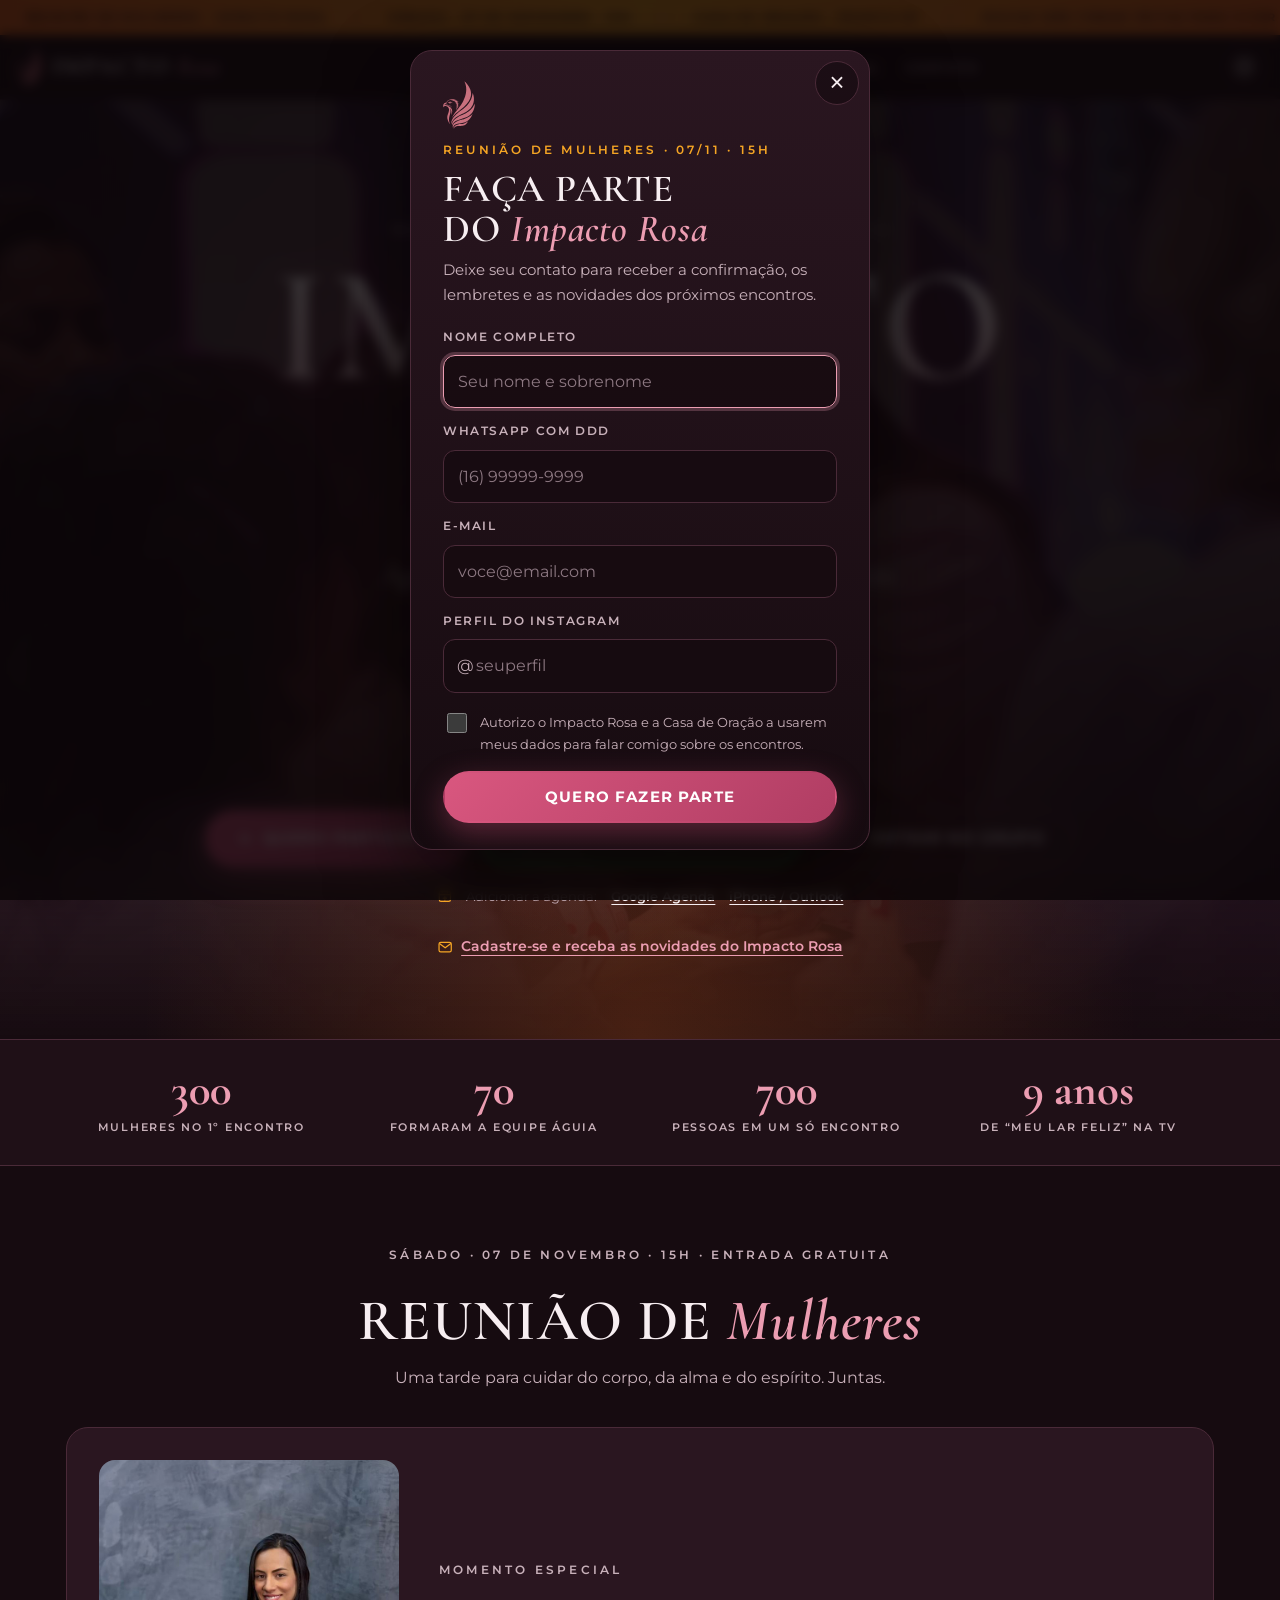
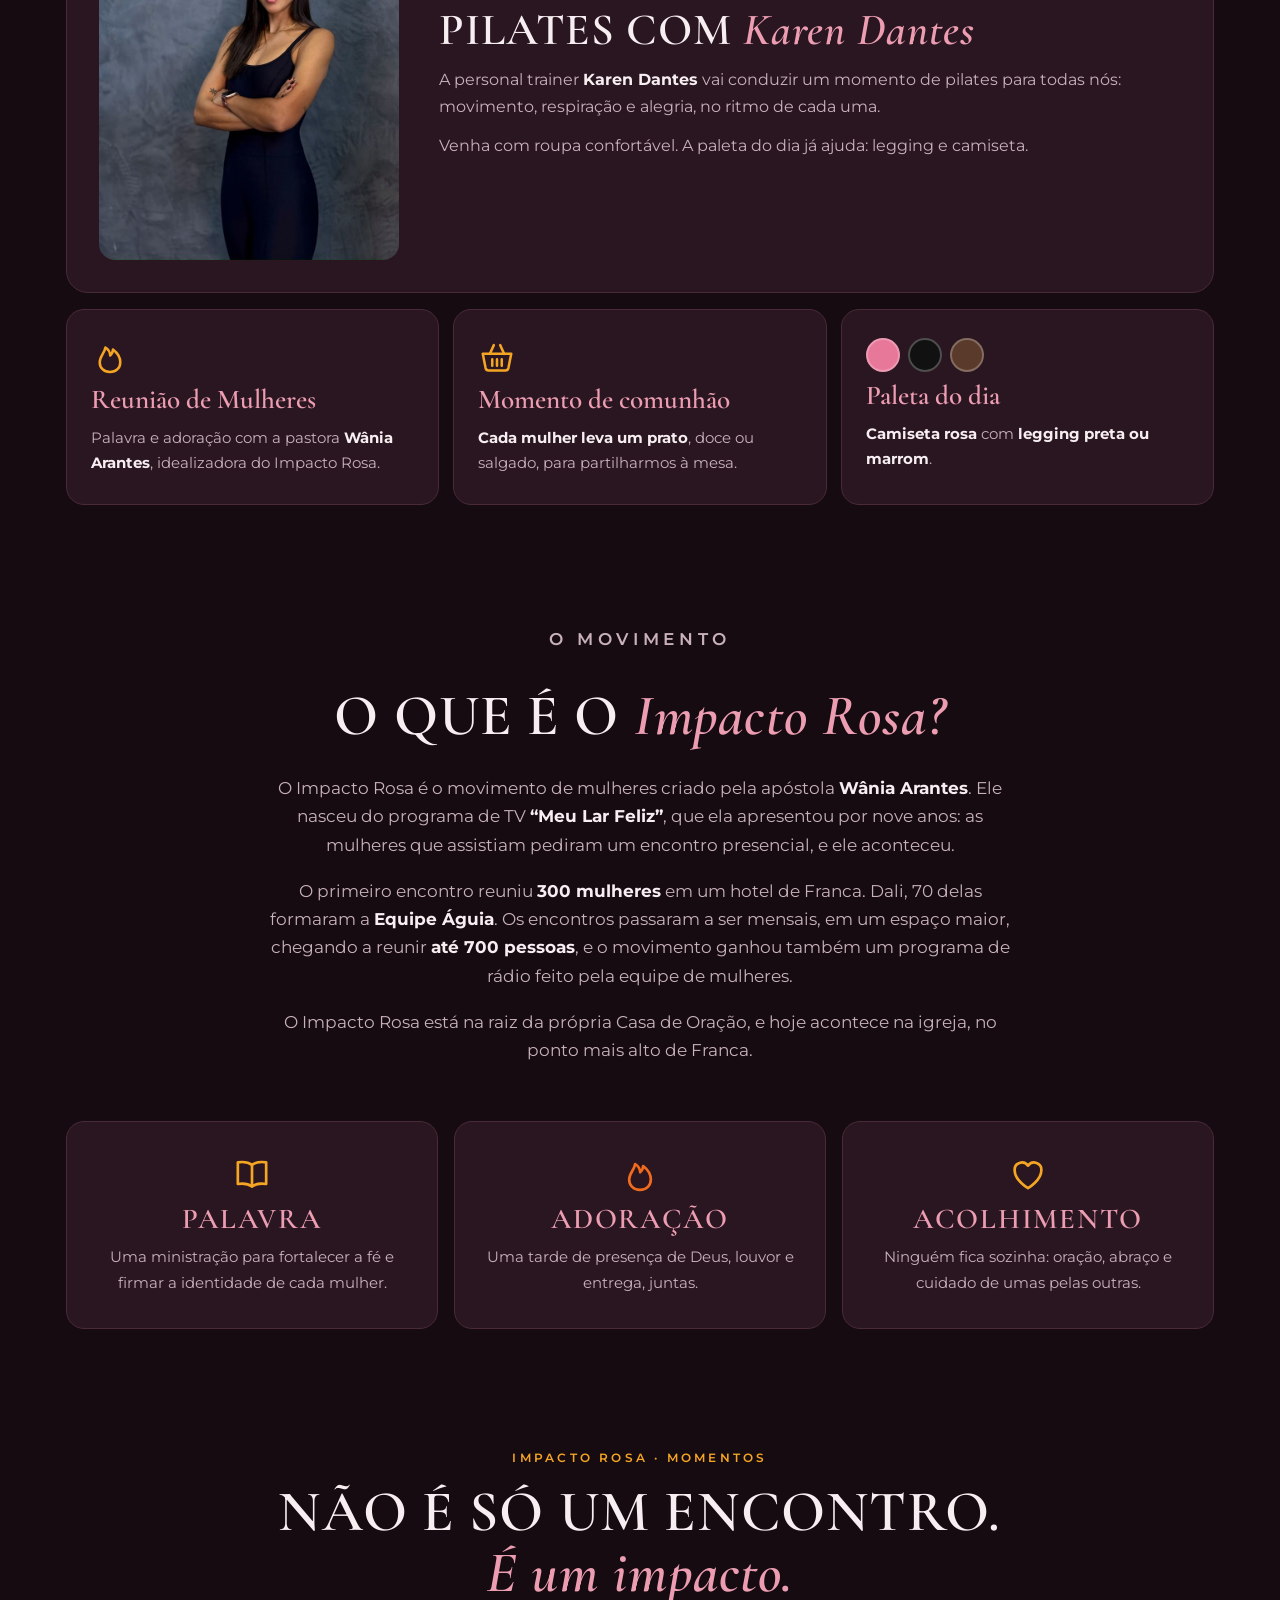
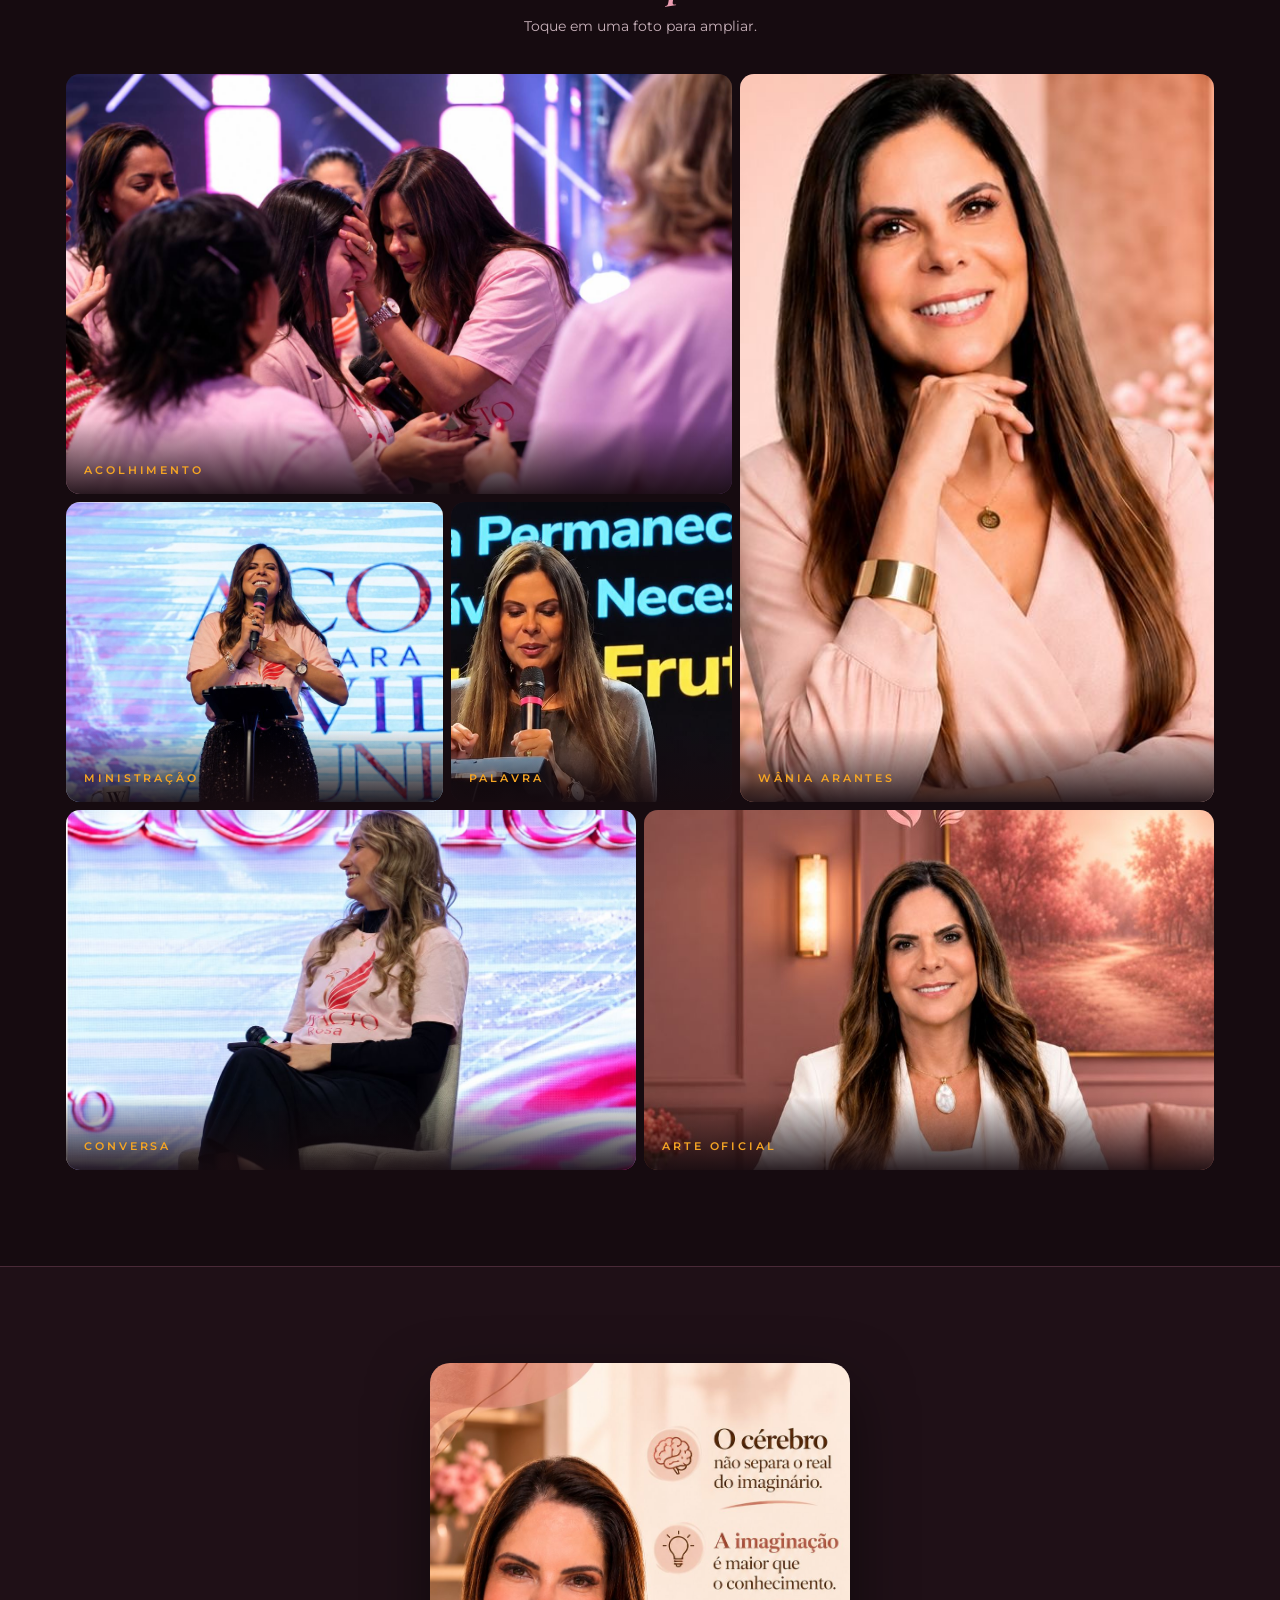
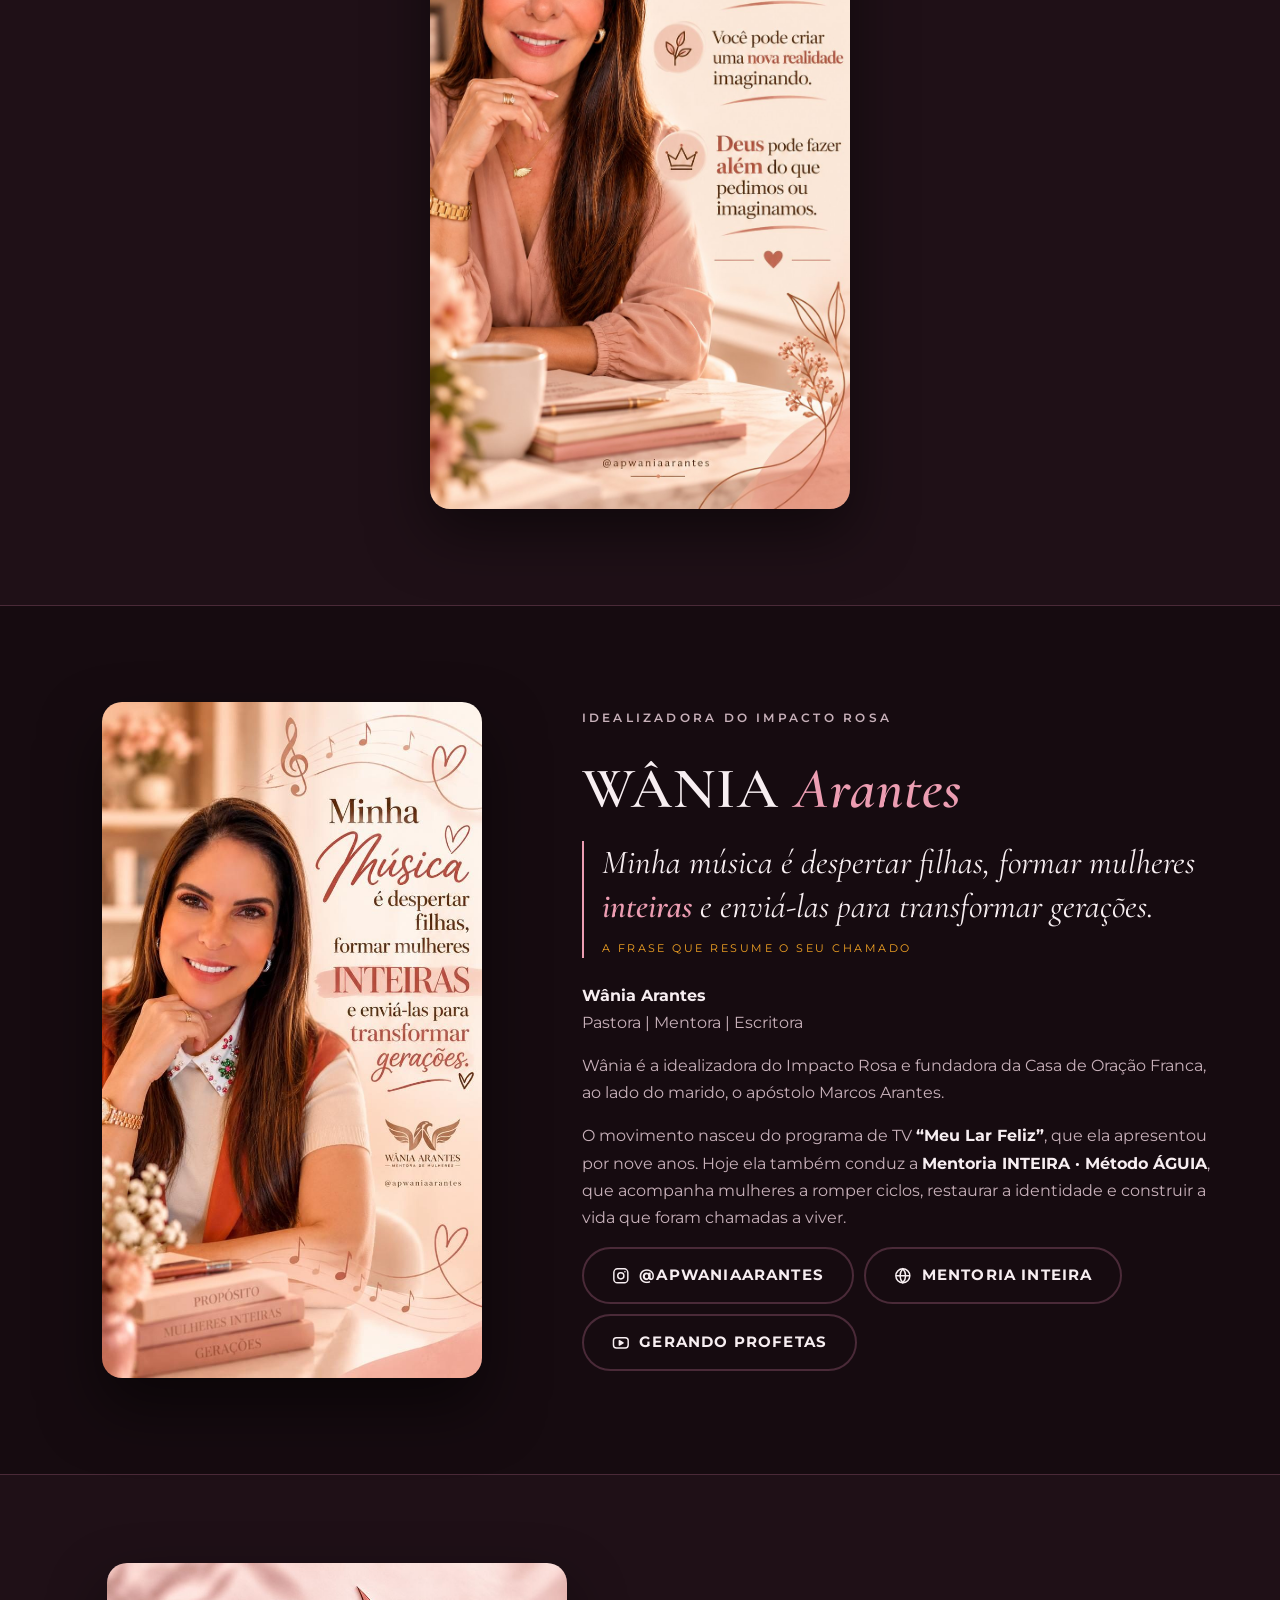
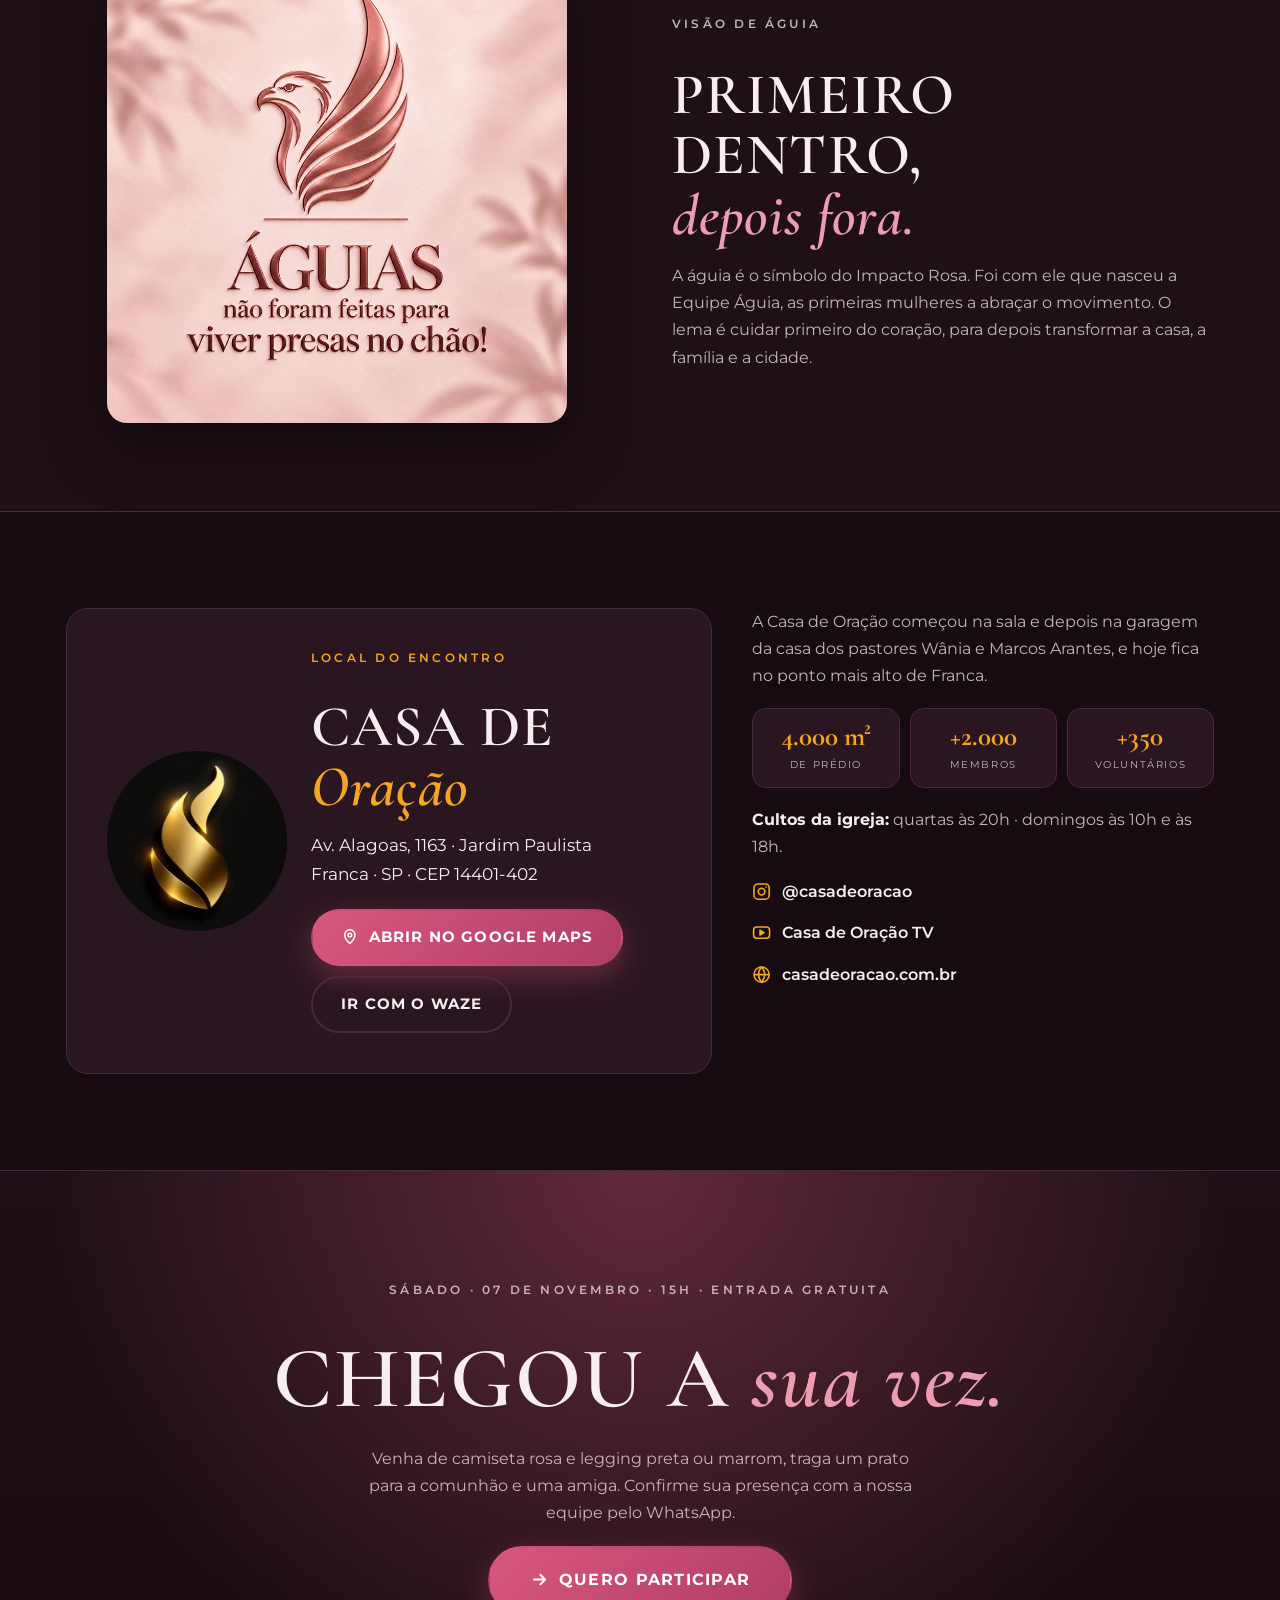
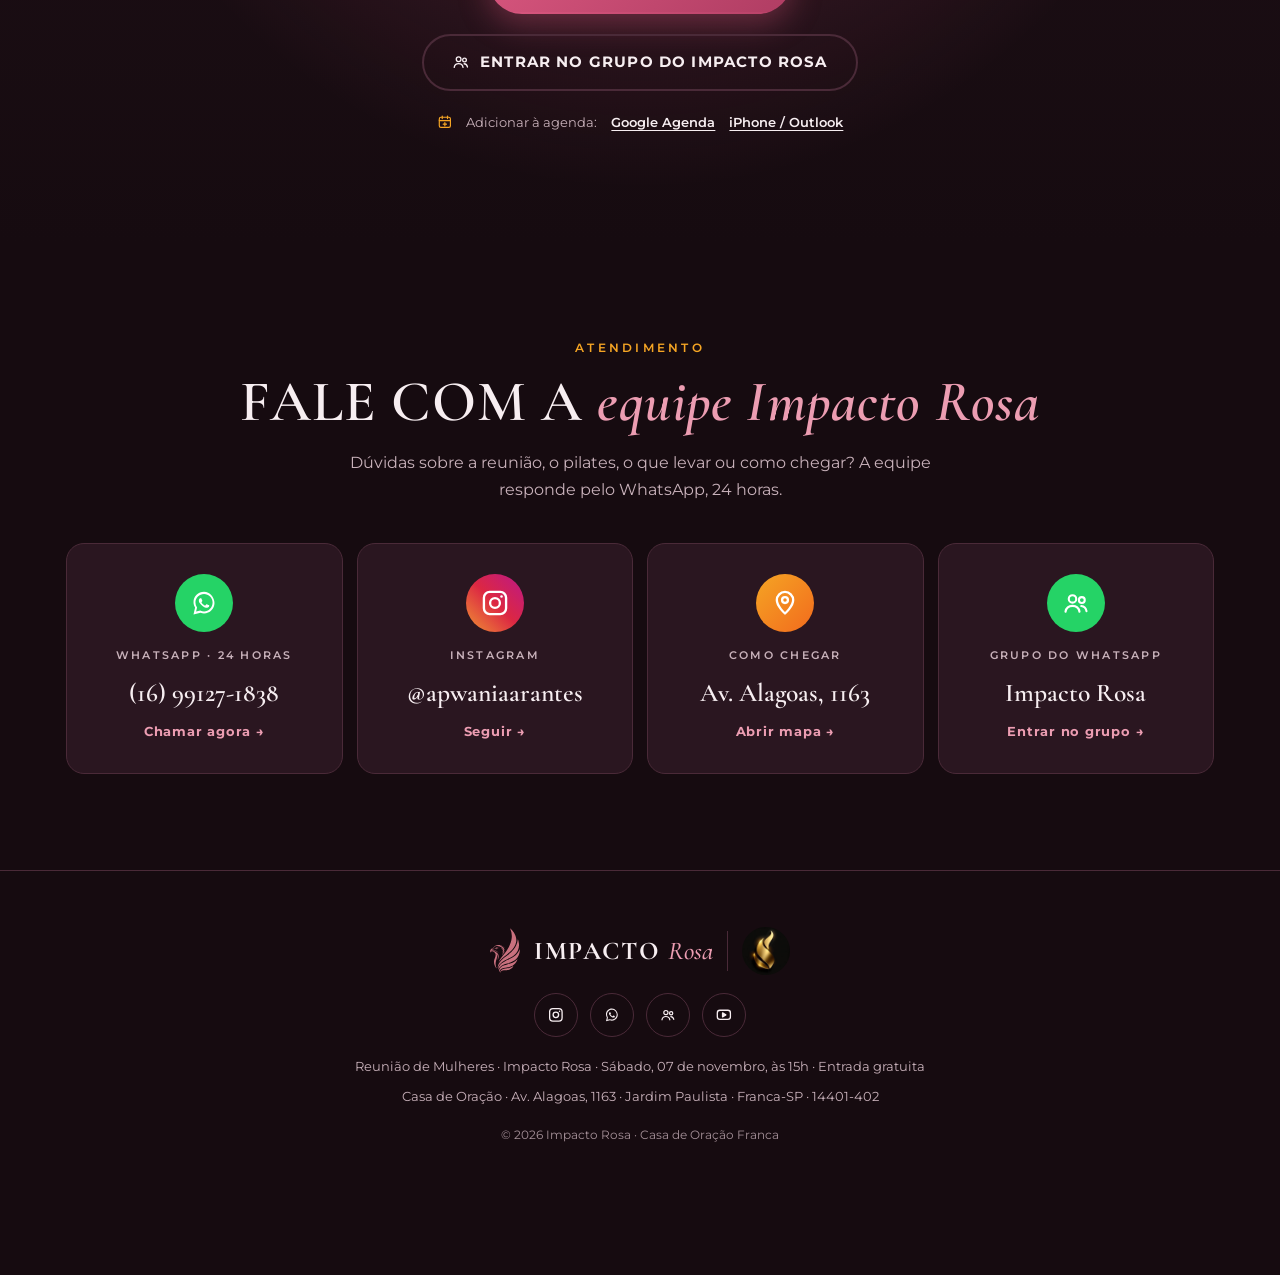
==== commit 88f17bc7: "Troca "Coach Integral Sistêmica" por "Pastora | Mentora | Escritora" Na seção da Wânia Arantes, a pr" ====
--- a/src/index.html
+++ b/src/index.html
@@ -315,8 +315,9 @@
             <p>Minha música é despertar filhas, formar mulheres <strong>inteiras</strong> e enviá-las para transformar gerações.</p>
             <footer>A frase que resume o seu chamado</footer>
           </blockquote>
+          <p><strong>Wânia Arantes</strong><br>Pastora | Mentora | Escritora</p>
           <p>
-            Pastora, mentora e <strong>Coach Integral Sistêmica</strong> formada pela Febracis, Wânia é a
+            Wânia é a
             idealizadora do Impacto Rosa e fundadora da Casa de Oração Franca, ao lado do marido, o
             apóstolo Marcos Arantes.
           </p>
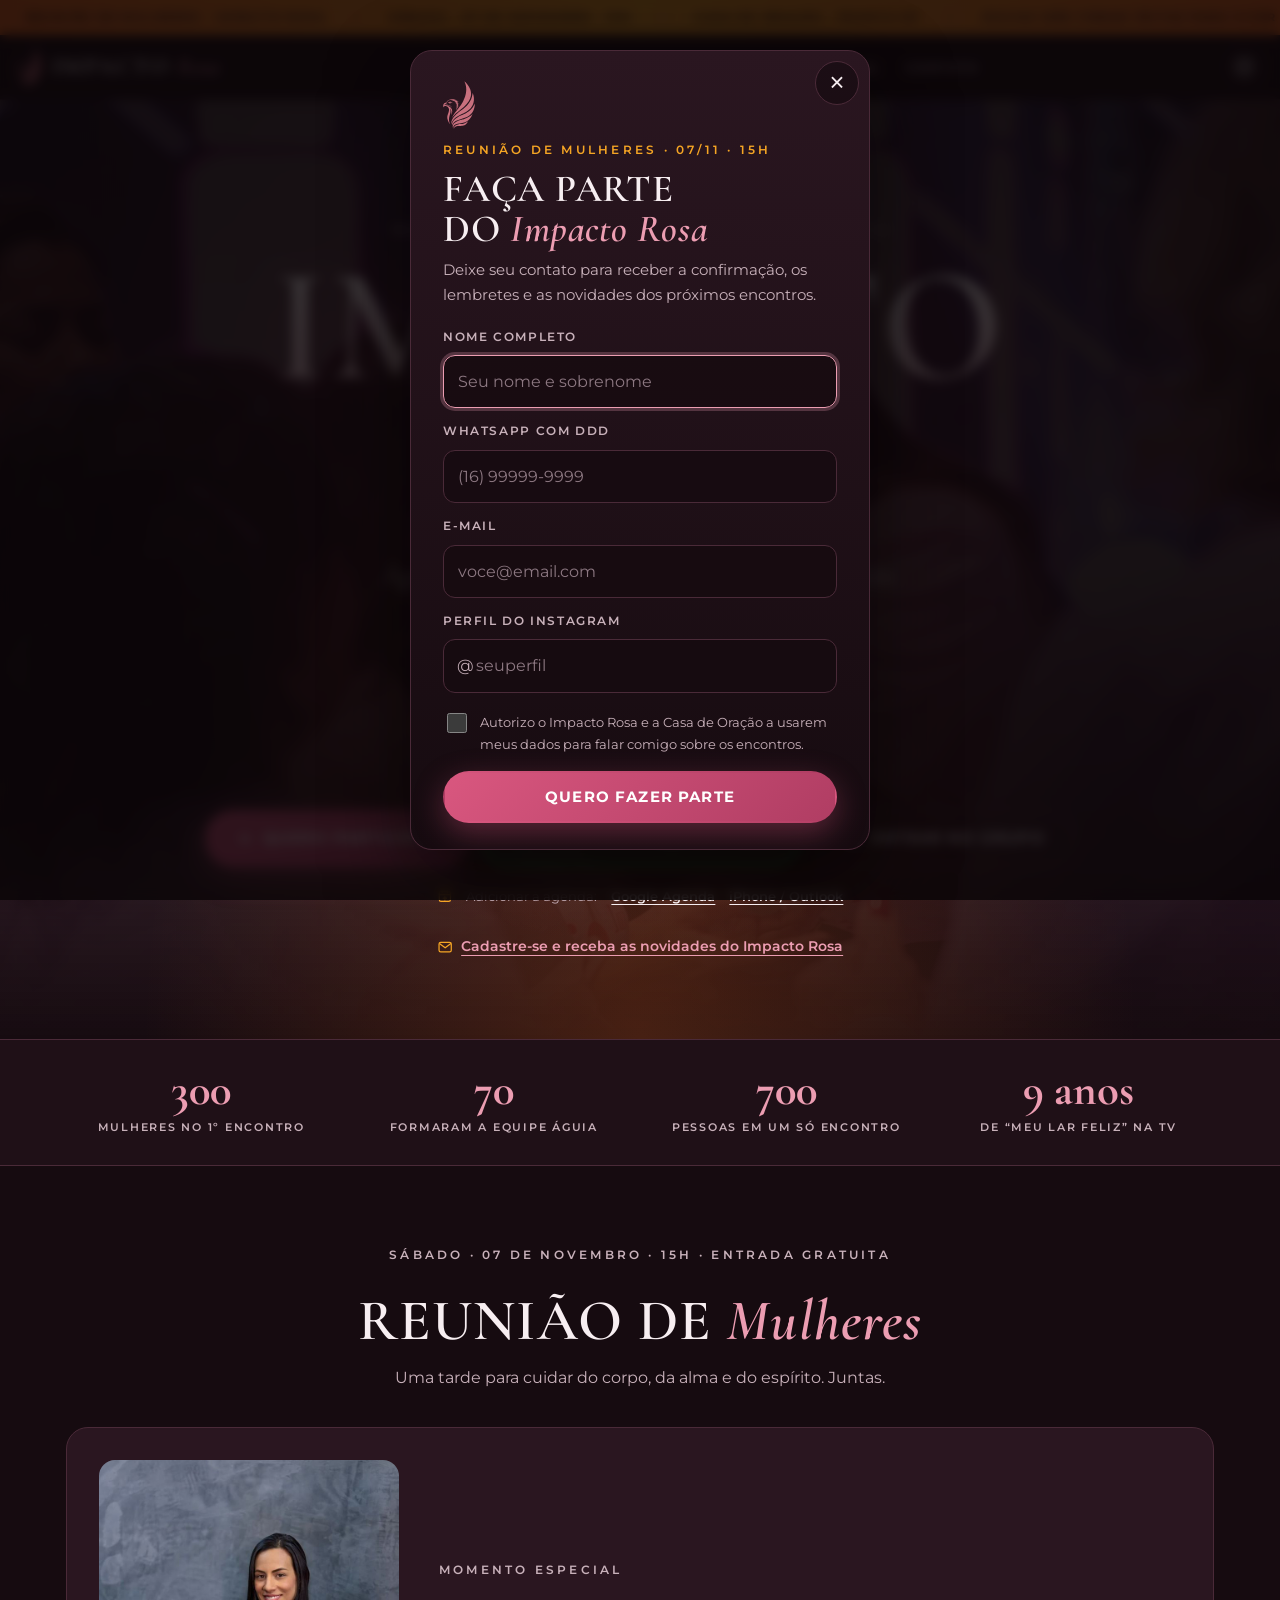
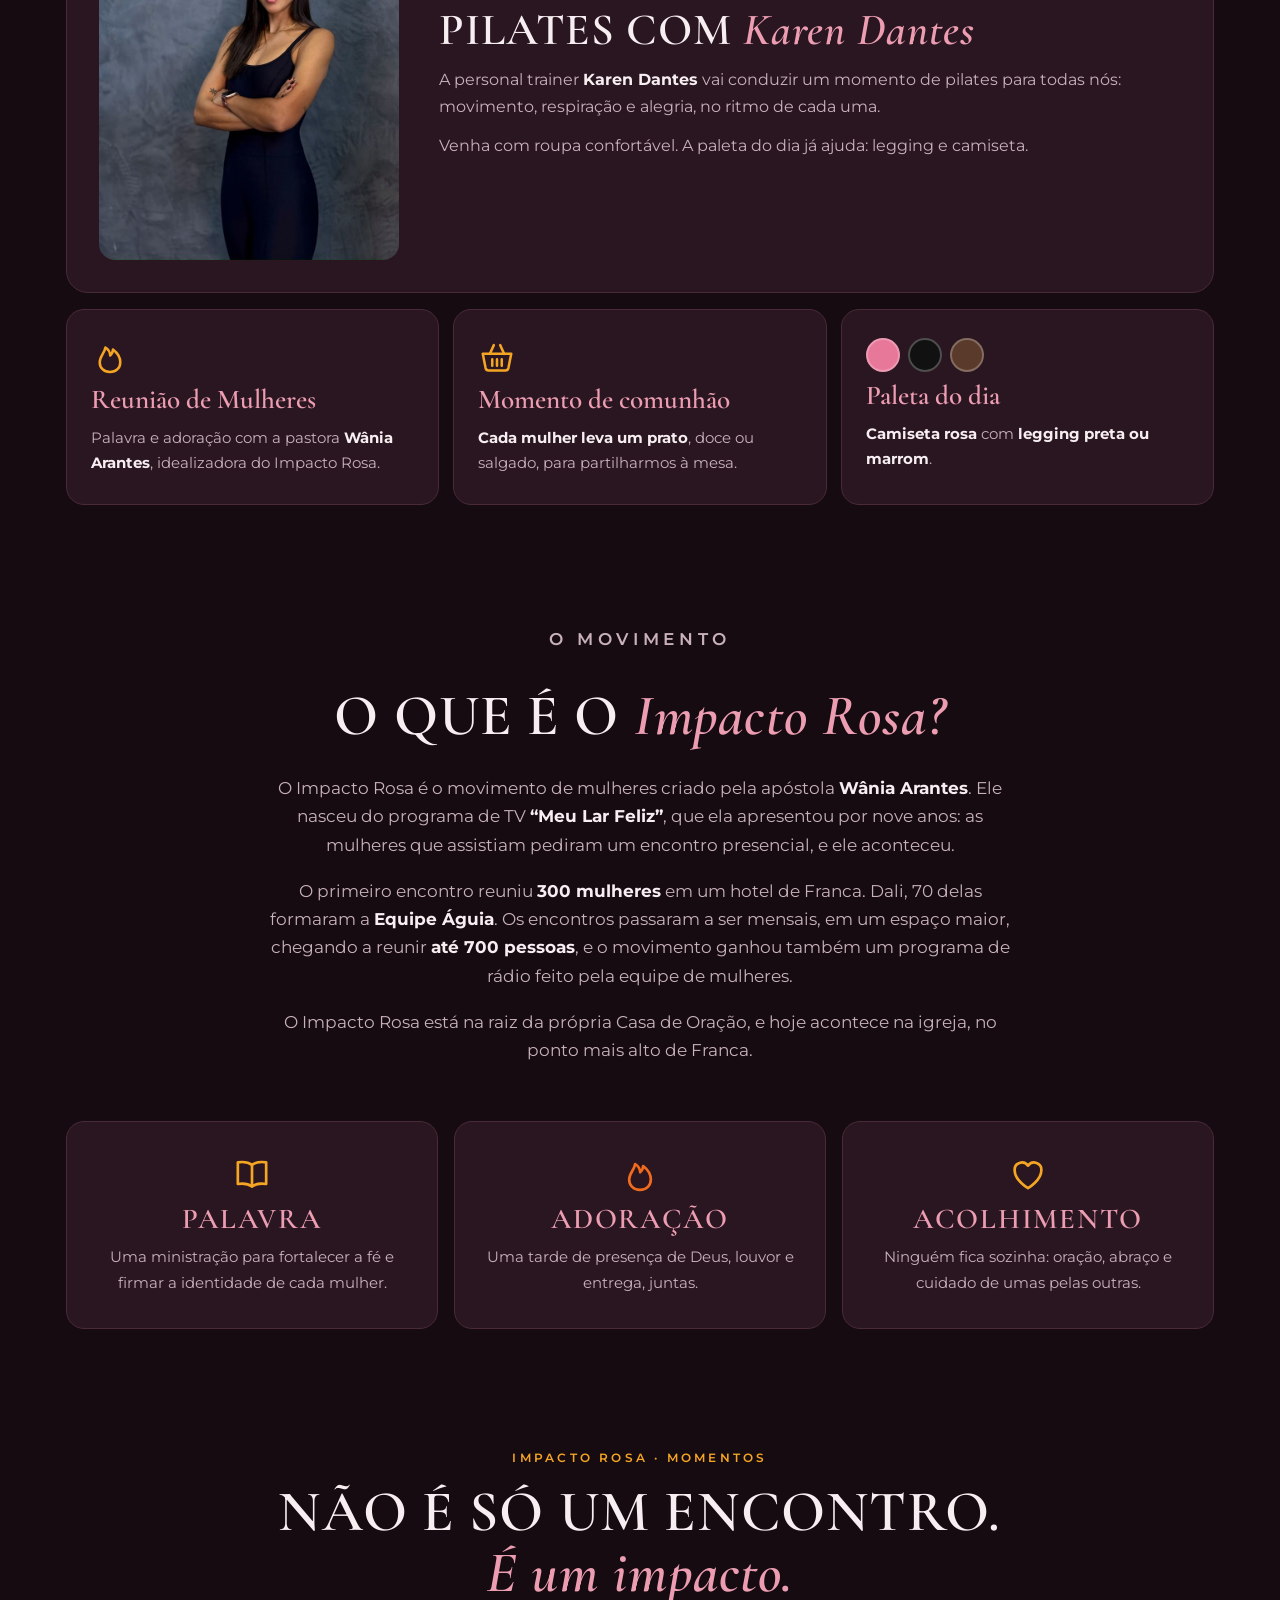
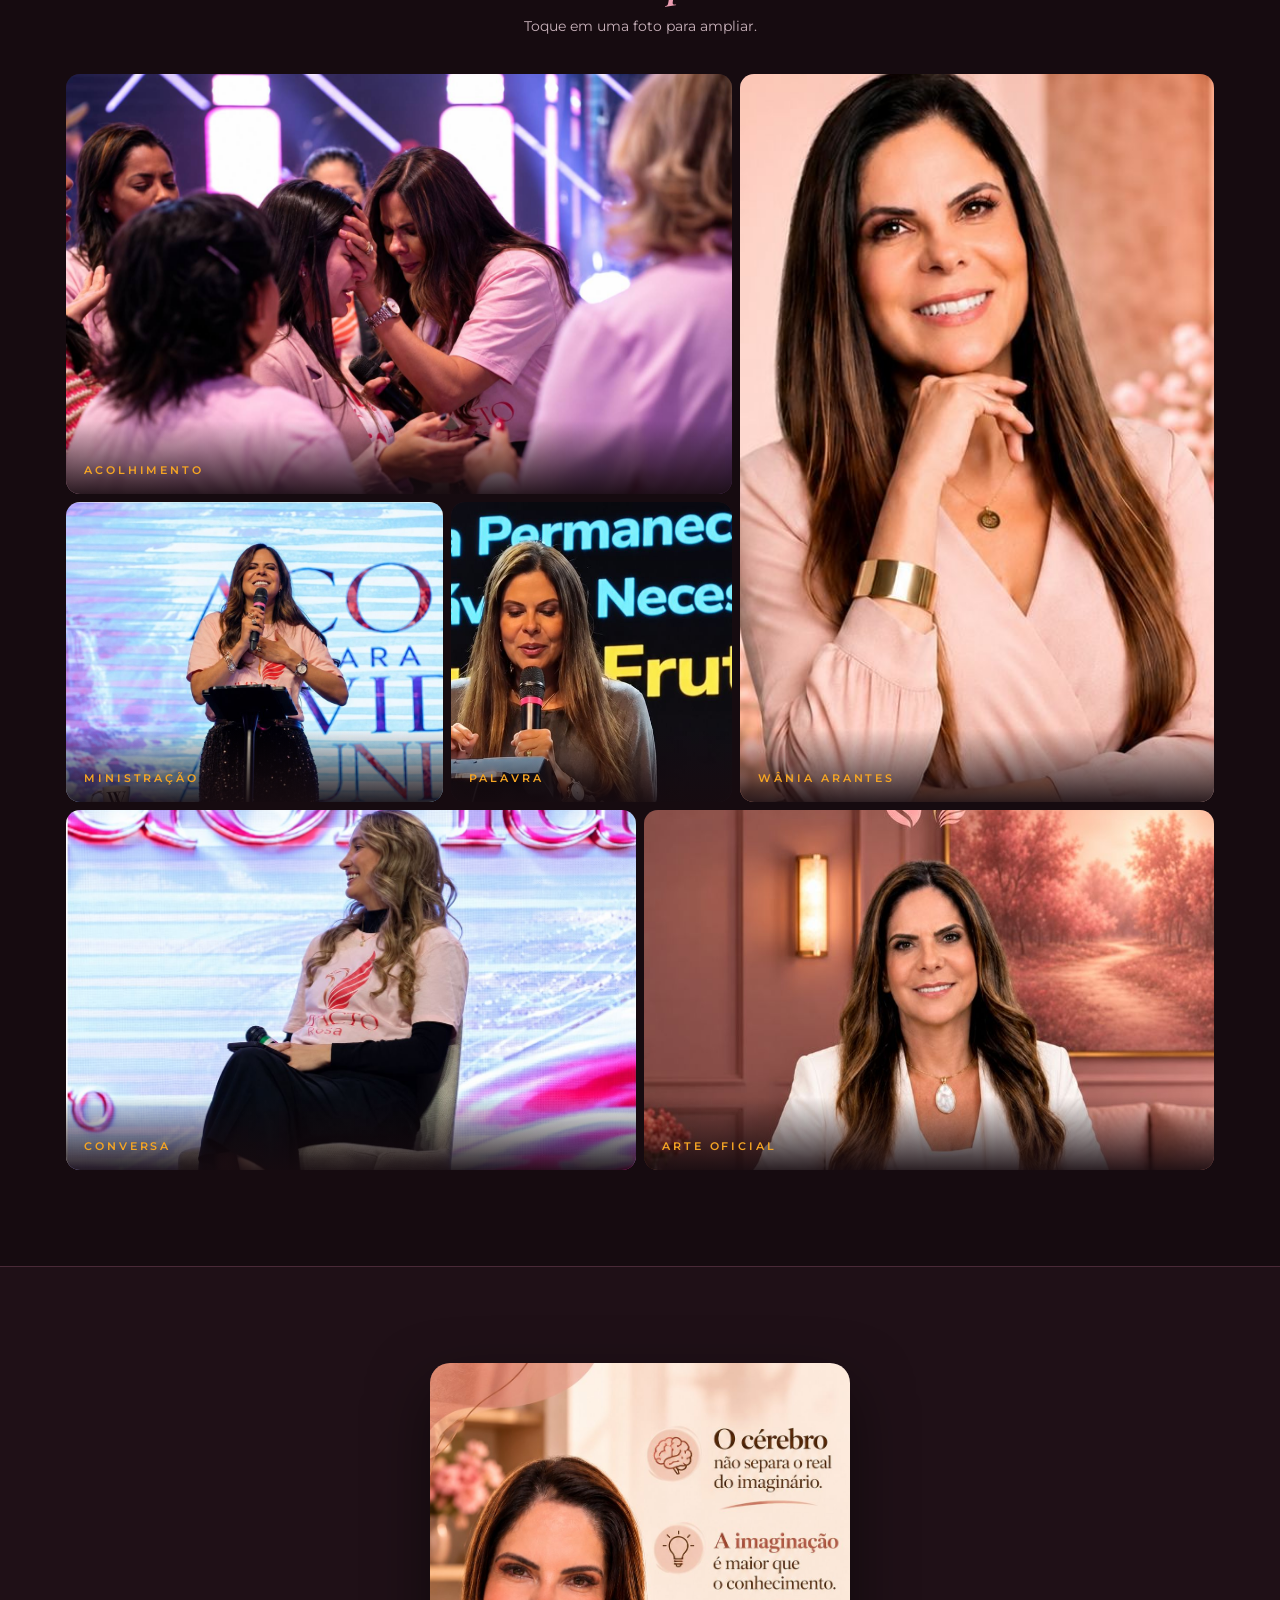
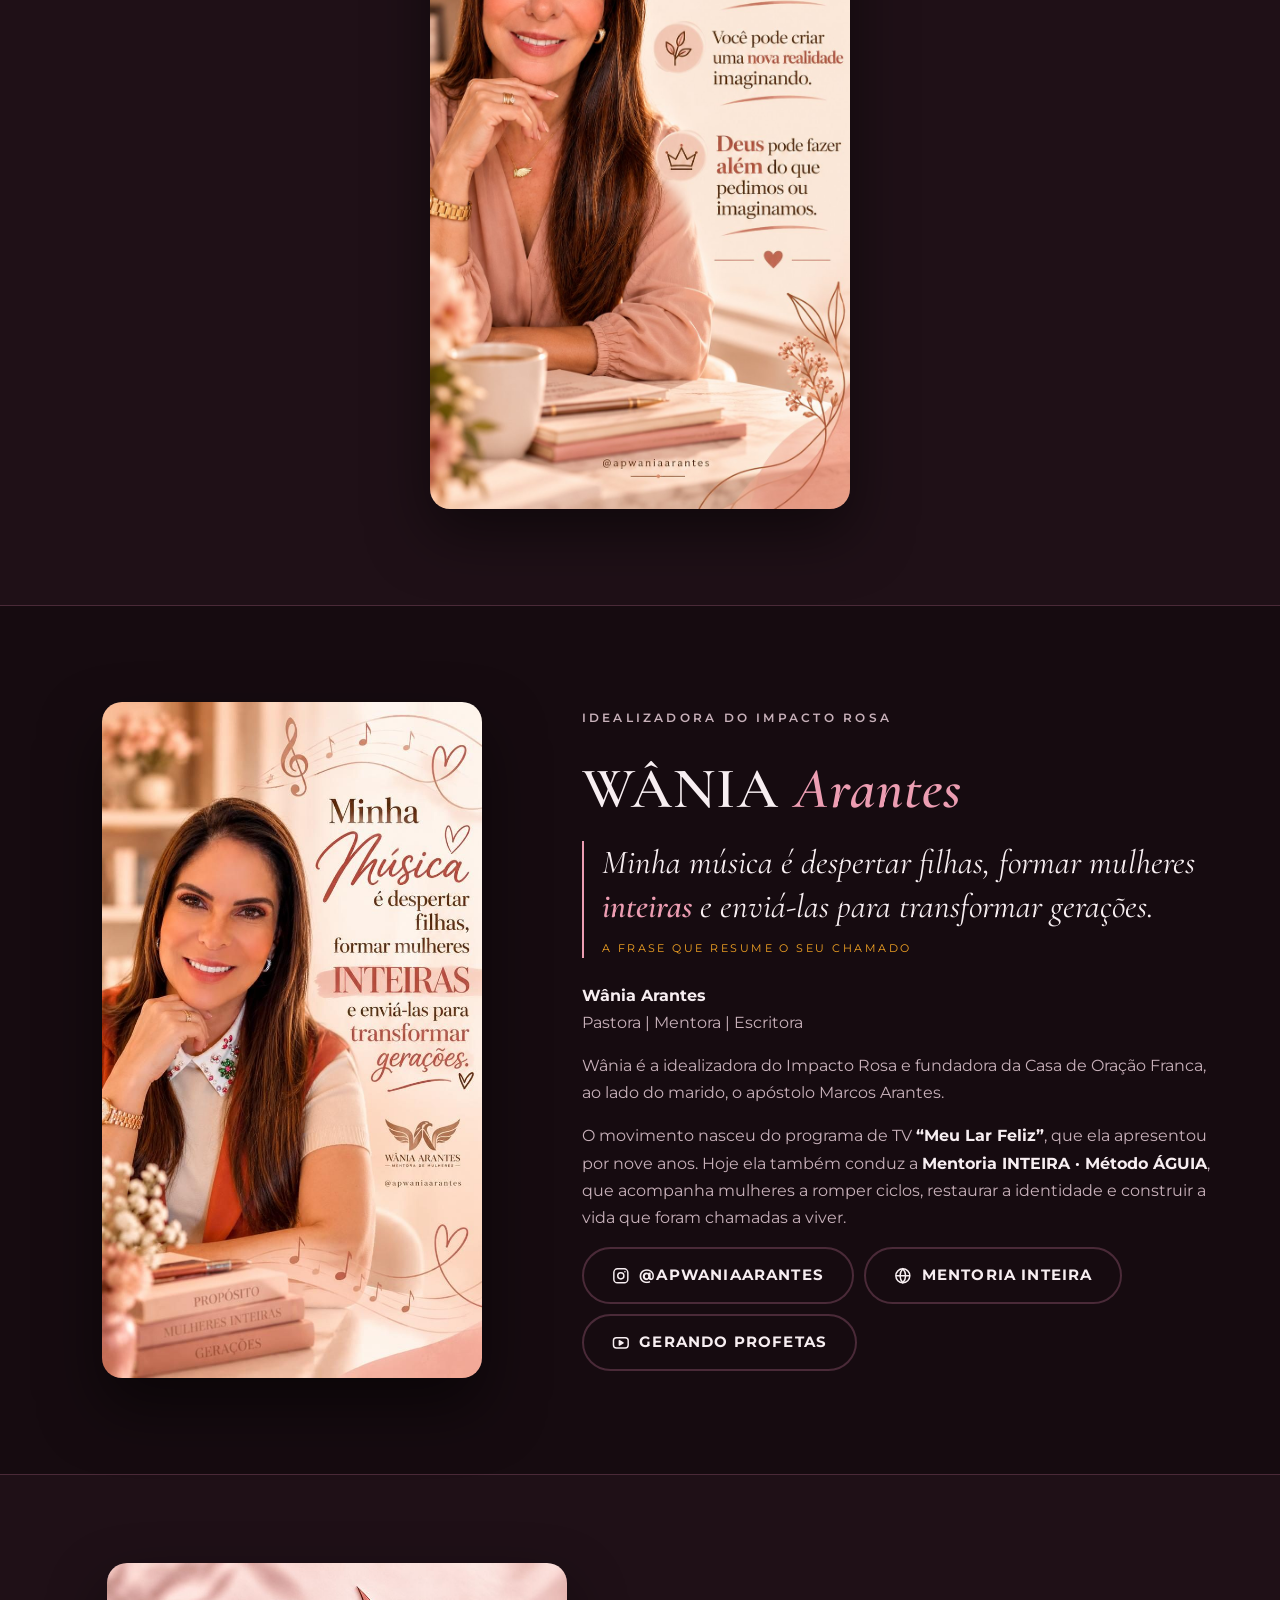
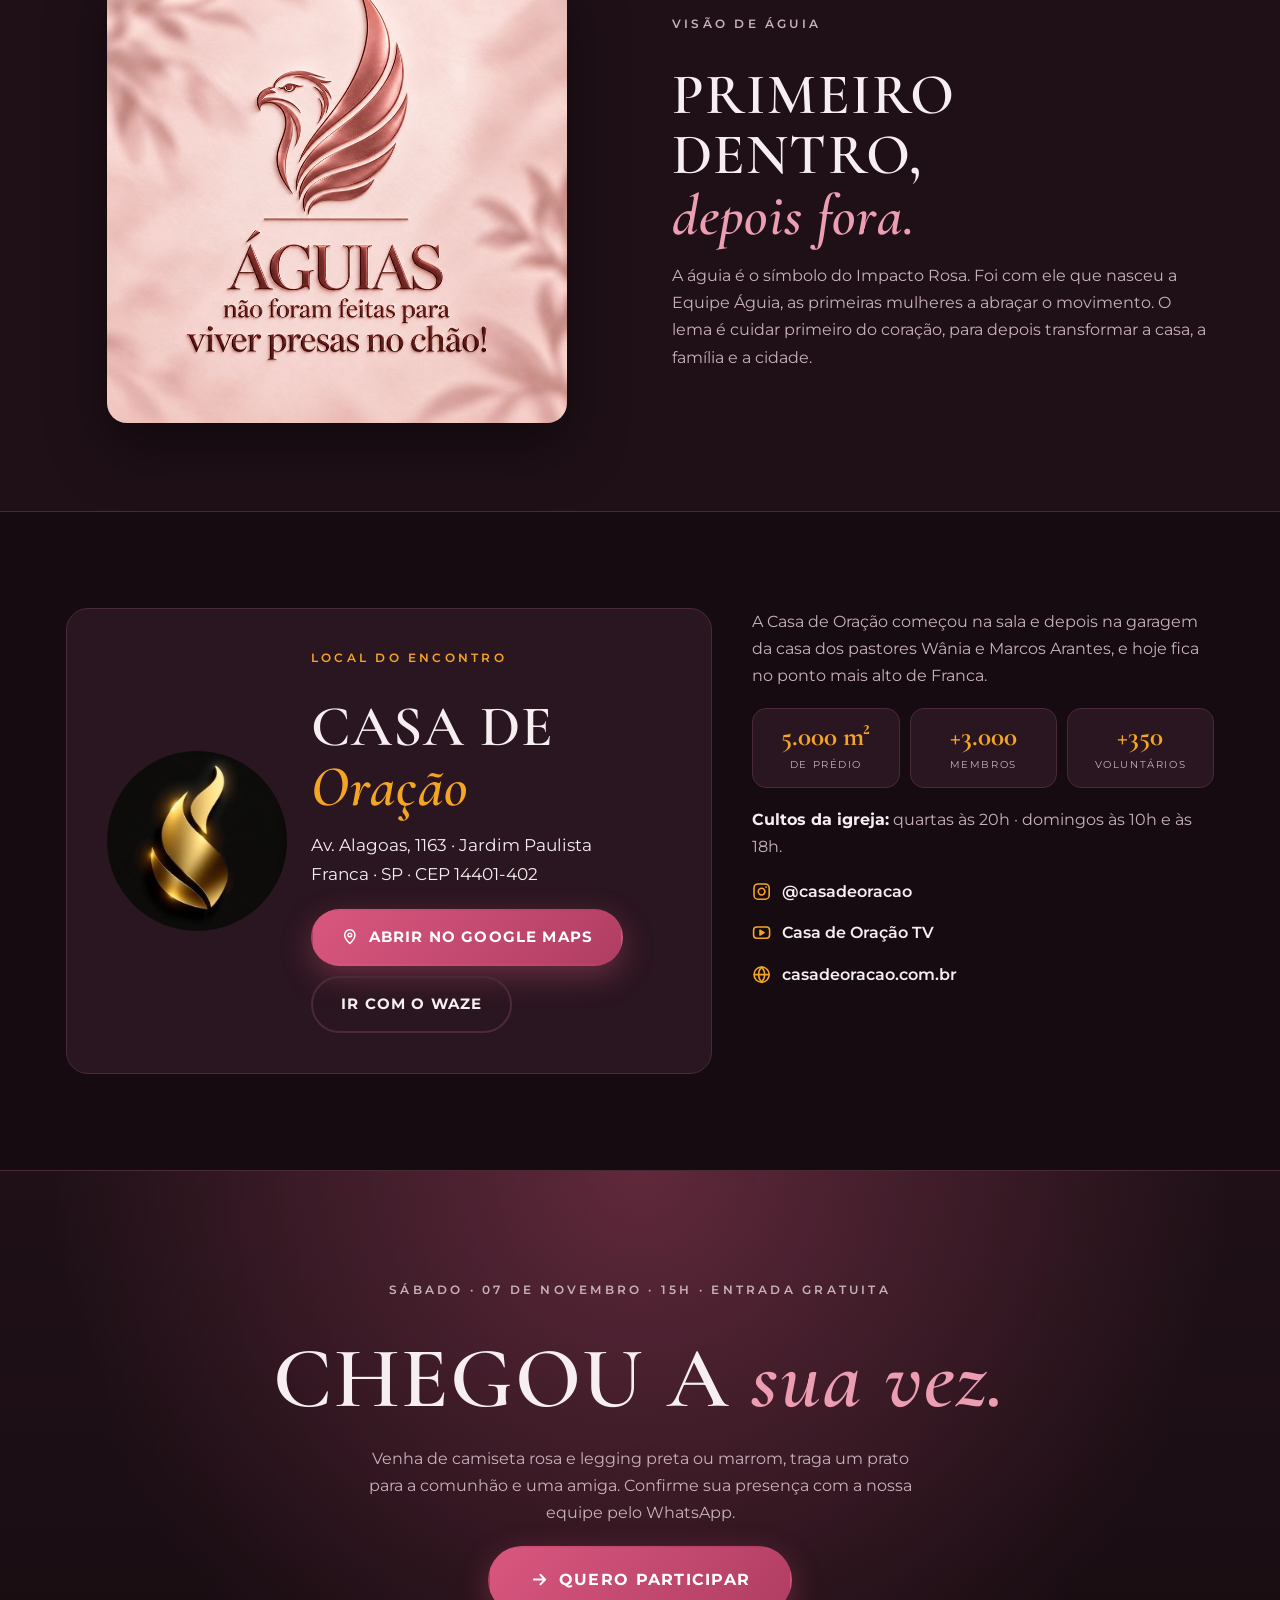
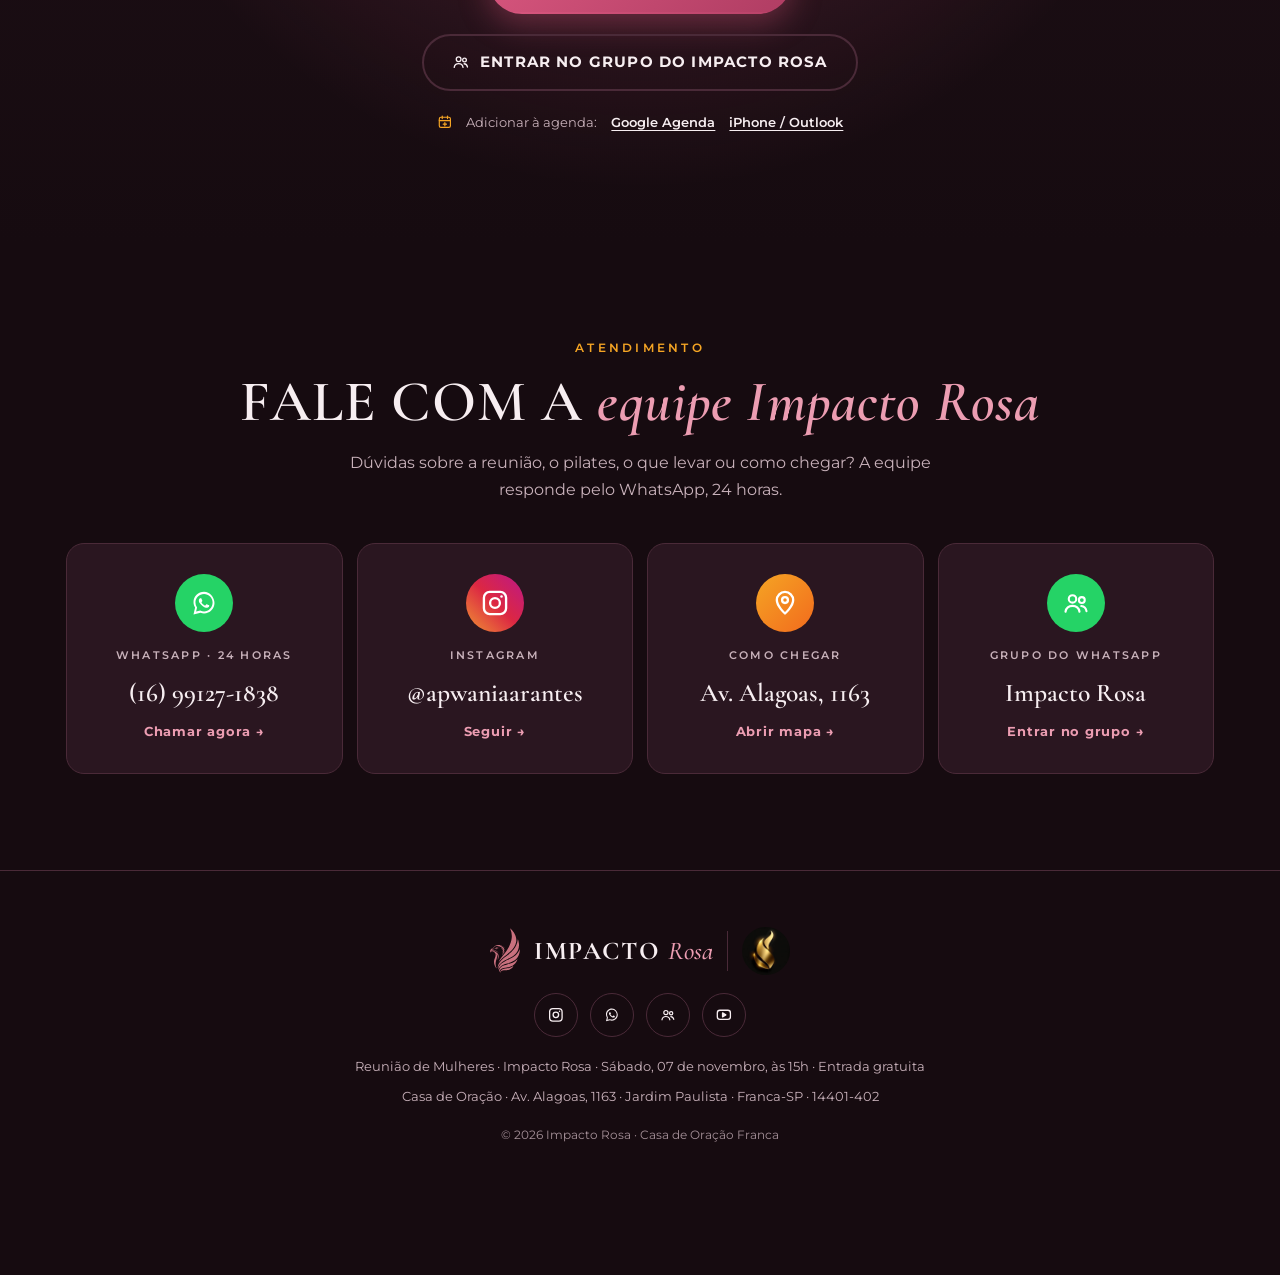
==== commit f456fd6c: "Atualiza números da Casa de Oração: 5.000 m², +3.000 membros Os números ficam numa linha só também n" ====
--- a/src/index.html
+++ b/src/index.html
@@ -387,8 +387,8 @@
             e hoje fica no ponto mais alto de Franca.
           </p>
           <ul class="facts">
-            <li><strong>4.000 m²</strong><span>de prédio</span></li>
-            <li><strong>+2.000</strong><span>membros</span></li>
+            <li><strong>5.000 m²</strong><span>de prédio</span></li>
+            <li><strong>+3.000</strong><span>membros</span></li>
             <li><strong>+350</strong><span>voluntários</span></li>
           </ul>
           <p class="cultos"><strong>Cultos da igreja:</strong> quartas às 20h · domingos às 10h e às 18h.</p>
--- a/assets/css/styles.css
+++ b/assets/css/styles.css
@@ -389,7 +389,7 @@
 .local-info { display: flex; flex-direction: column; gap: 18px; color: var(--muted); }
 .facts { list-style: none; margin: 0; padding: 0; display: grid; grid-template-columns: repeat(3, 1fr); gap: 10px; }
 .facts li { background: var(--surface); border: 1px solid var(--line); border-radius: 14px; padding: 14px 8px; text-align: center; display: flex; flex-direction: column; }
-.facts strong { font-family: var(--display); font-size: 1.7rem; color: var(--amber); line-height: 1; }
+.facts strong { font-family: var(--display); font-size: clamp(1.35rem, 5.5vw, 1.7rem); color: var(--amber); line-height: 1; white-space: nowrap; }
 .facts span { font-size: .62rem; letter-spacing: .16em; text-transform: uppercase; margin-top: 6px; }
 .cultos strong { color: var(--text); }
 .links { list-style: none; margin: 0; padding: 0; display: flex; flex-direction: column; gap: 10px; }
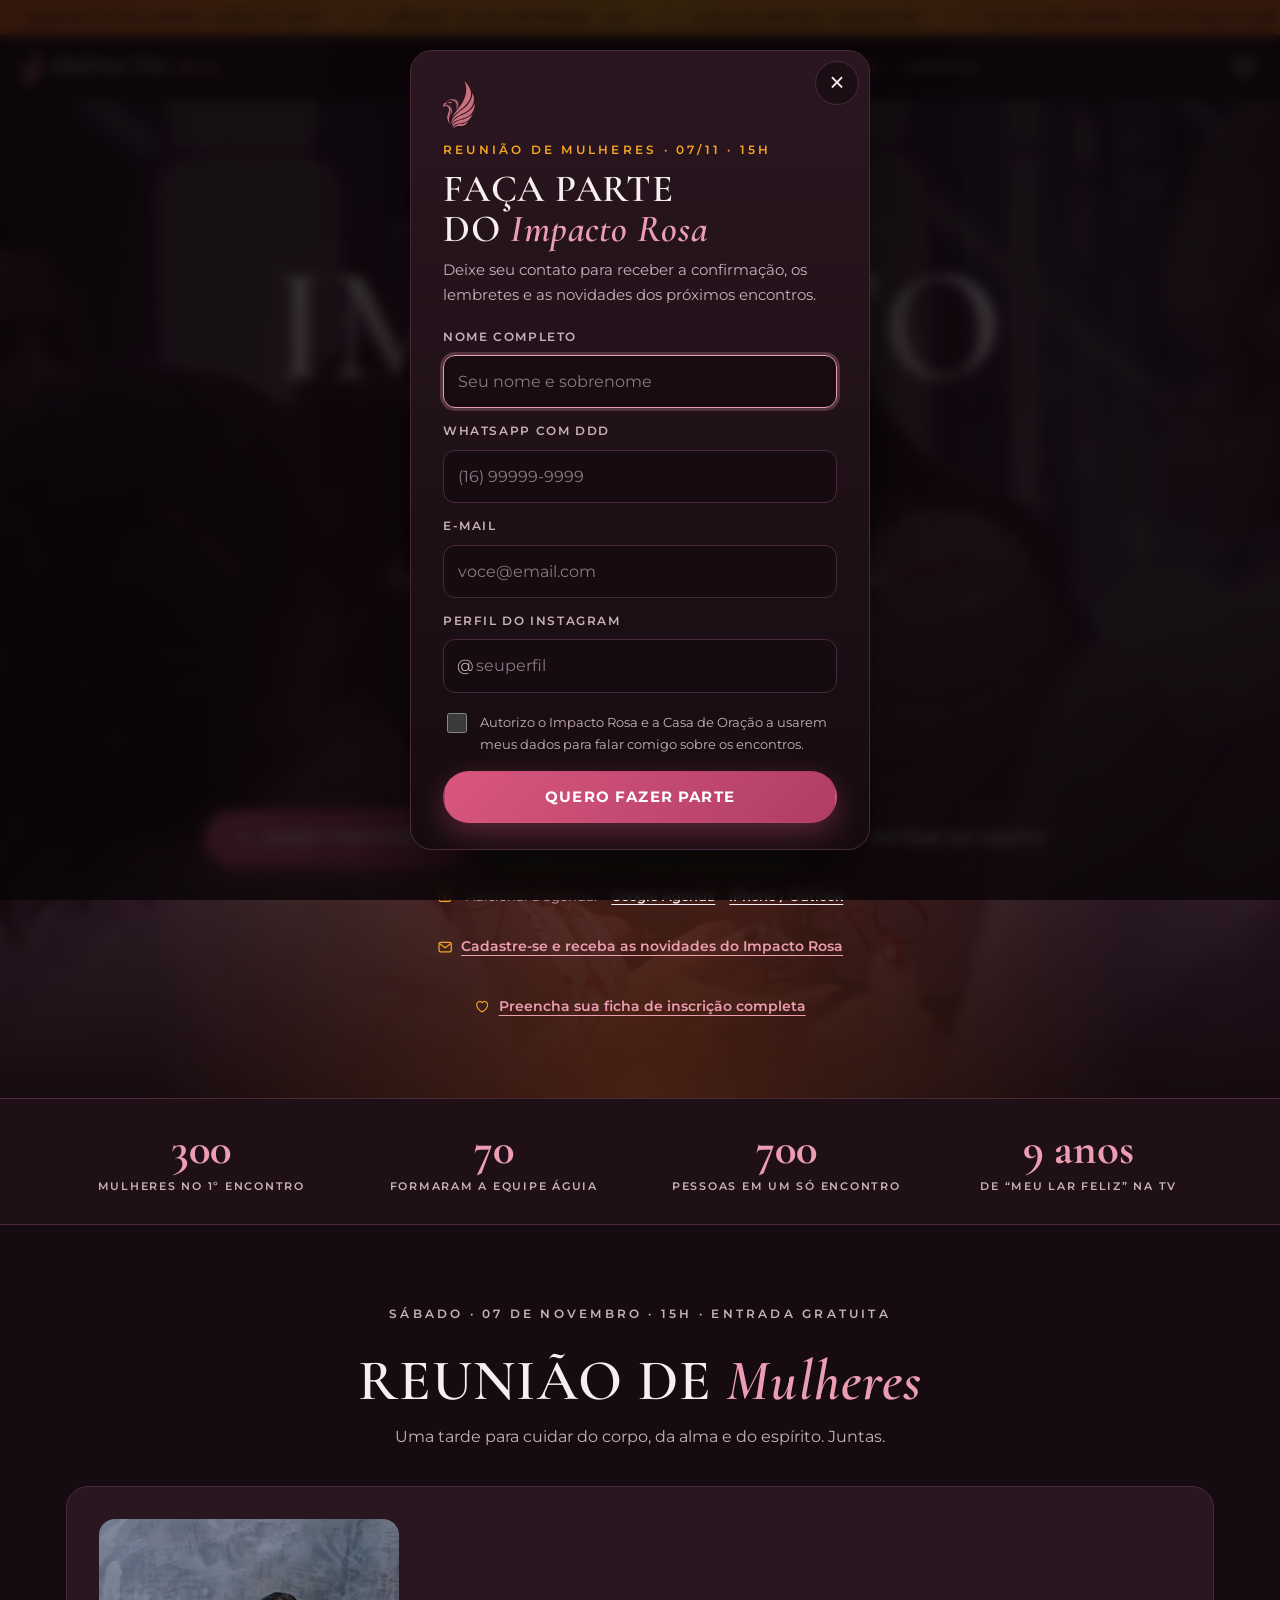
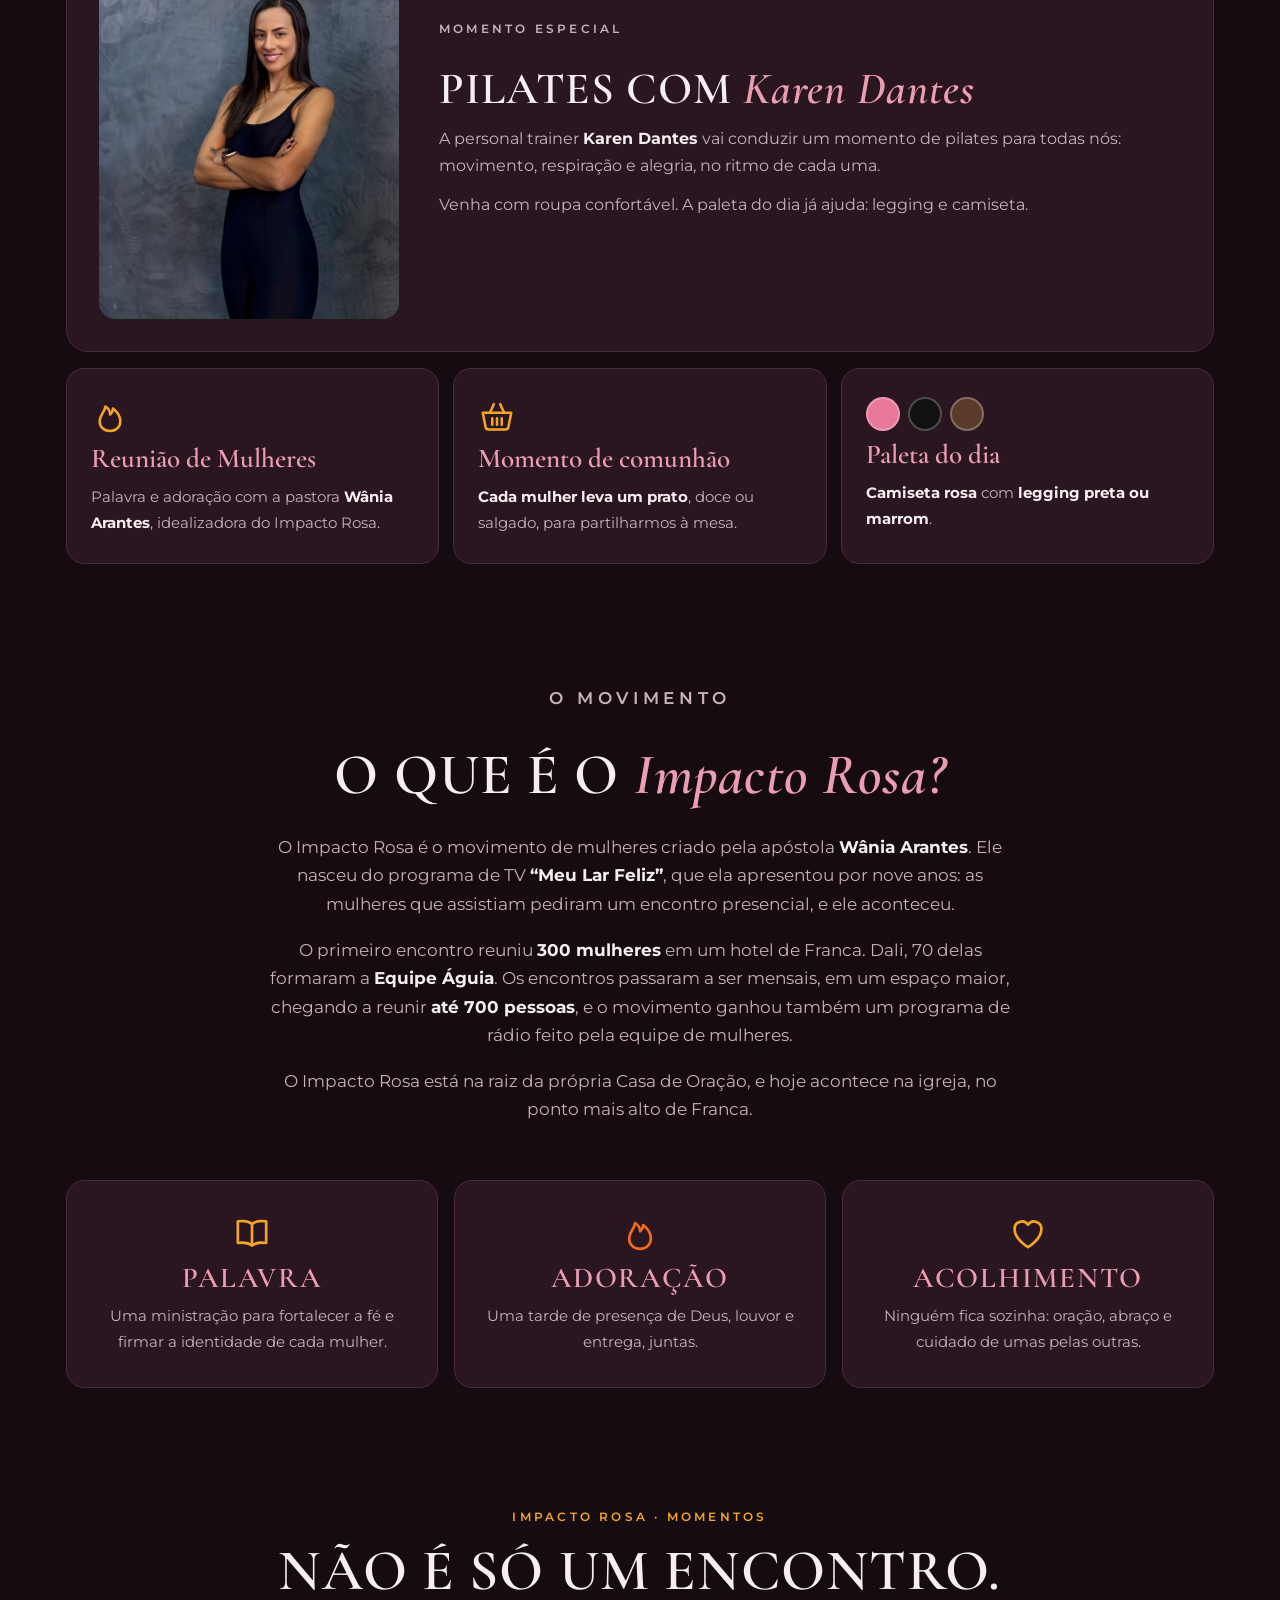
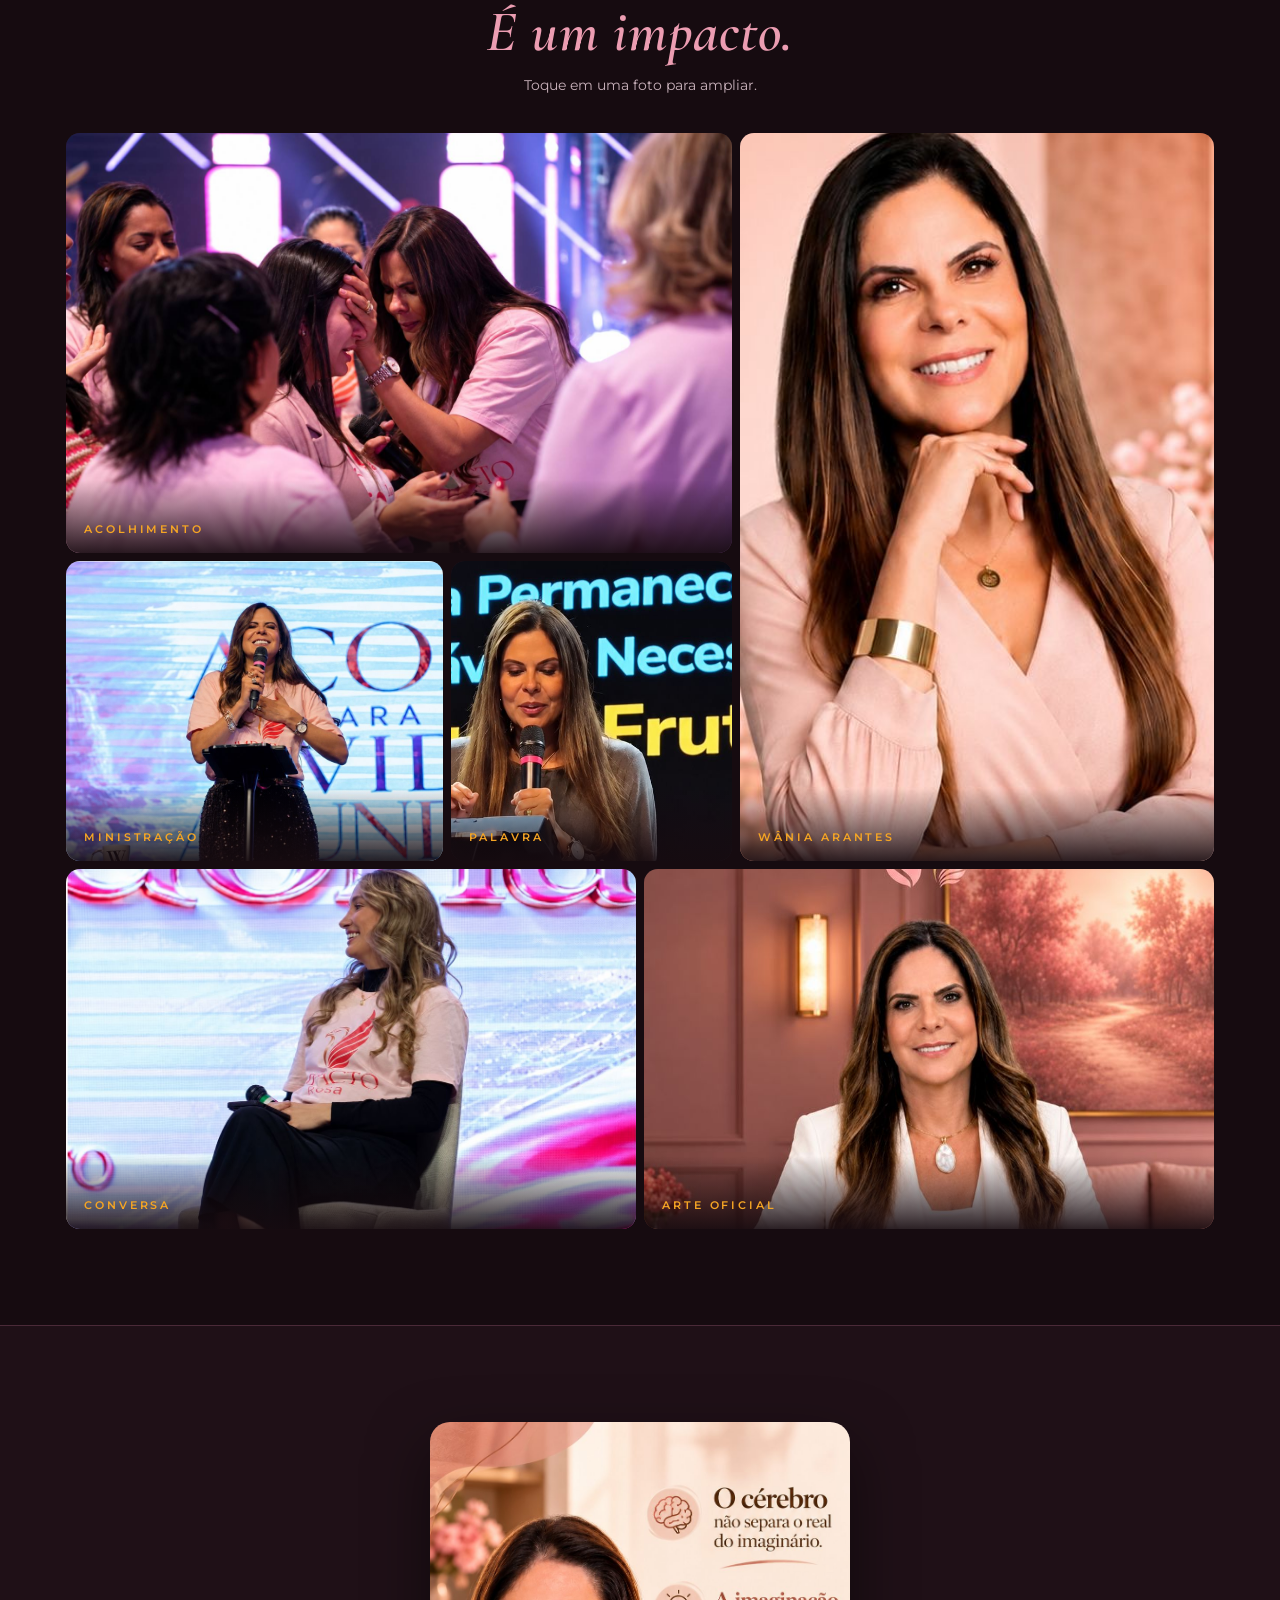
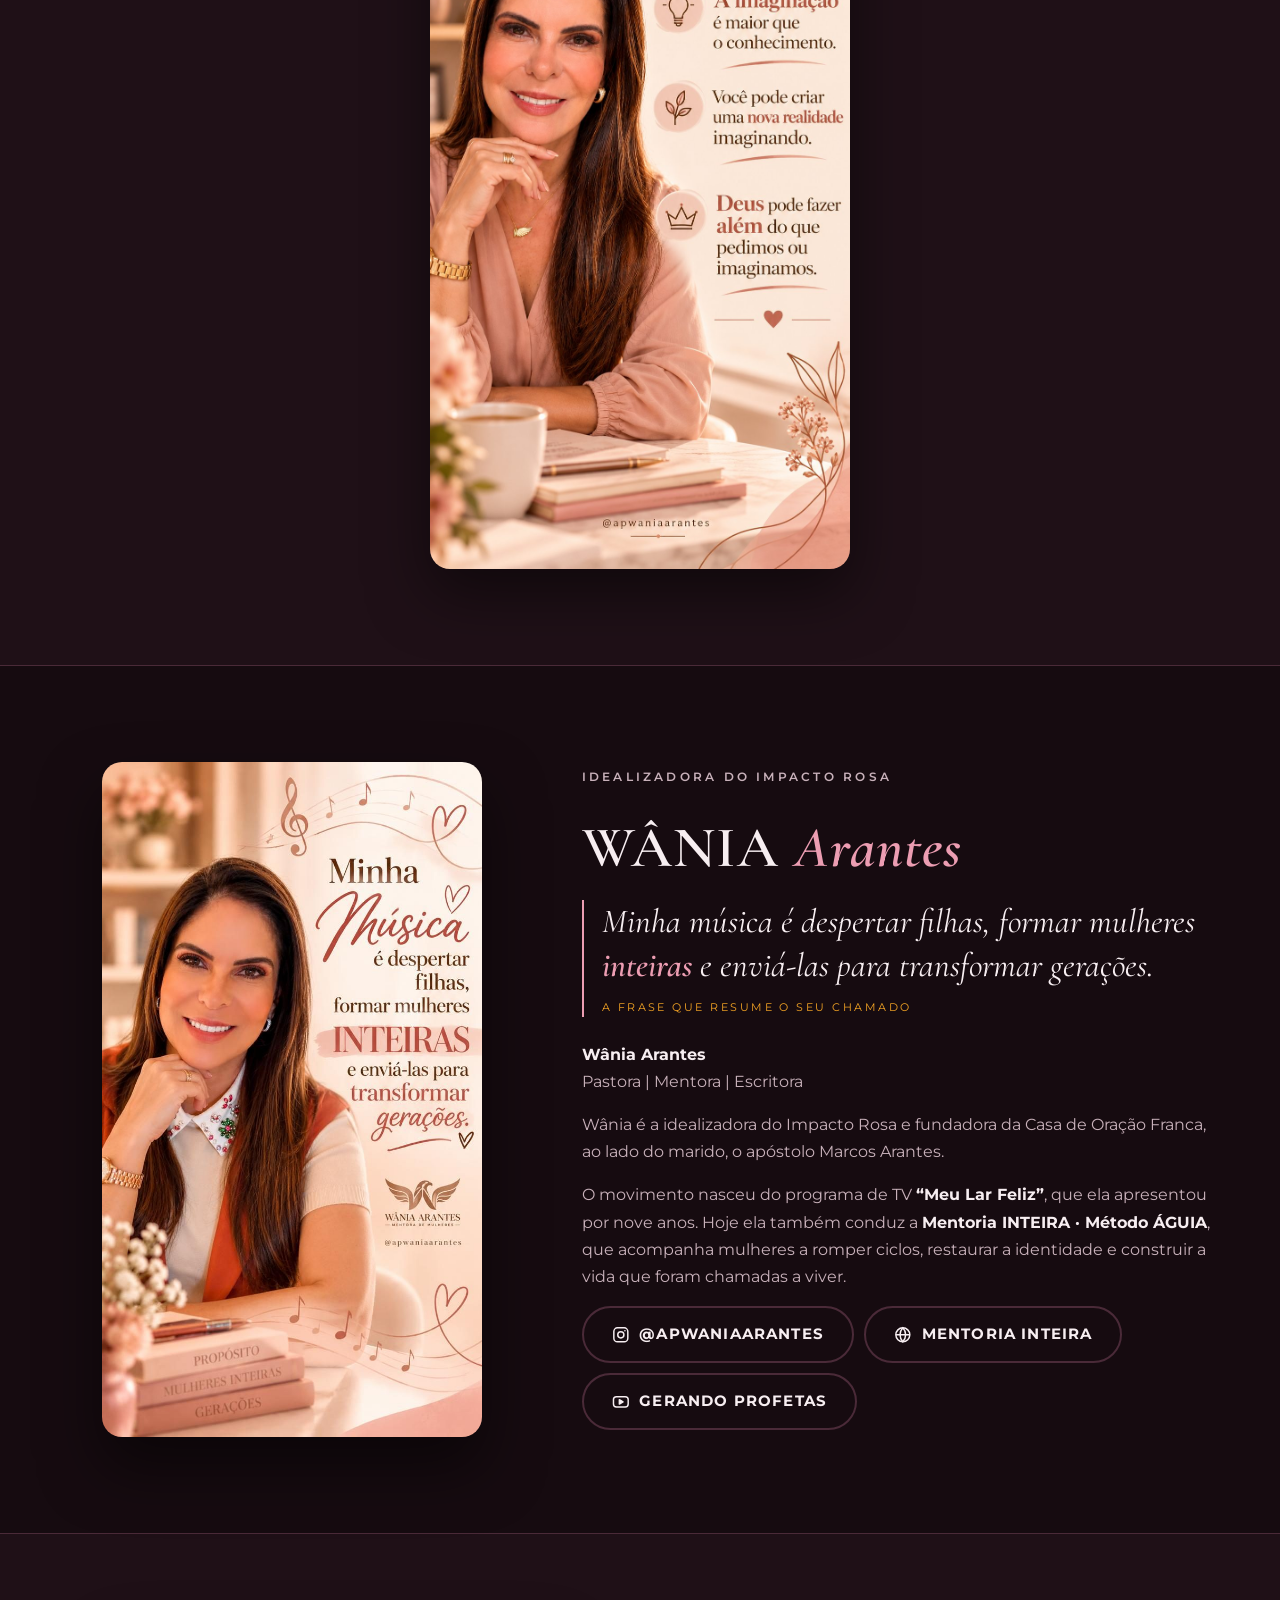
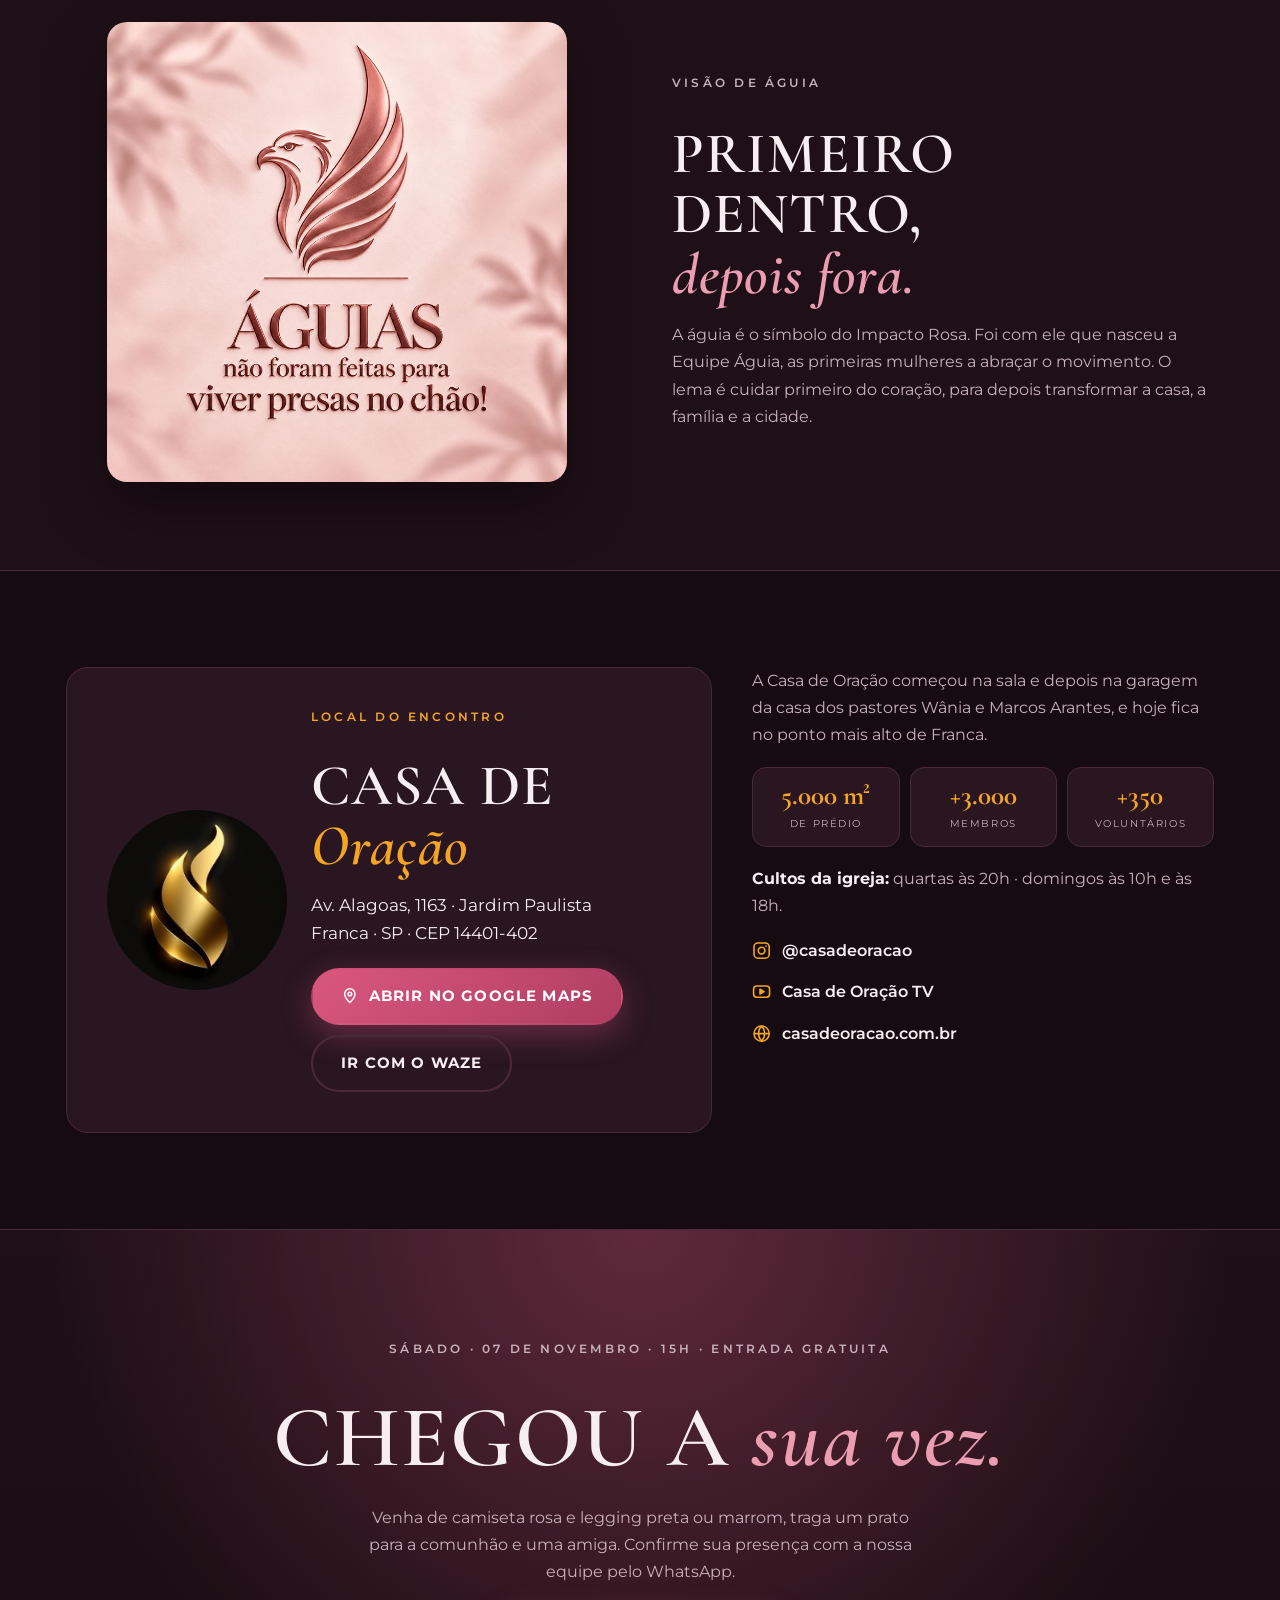
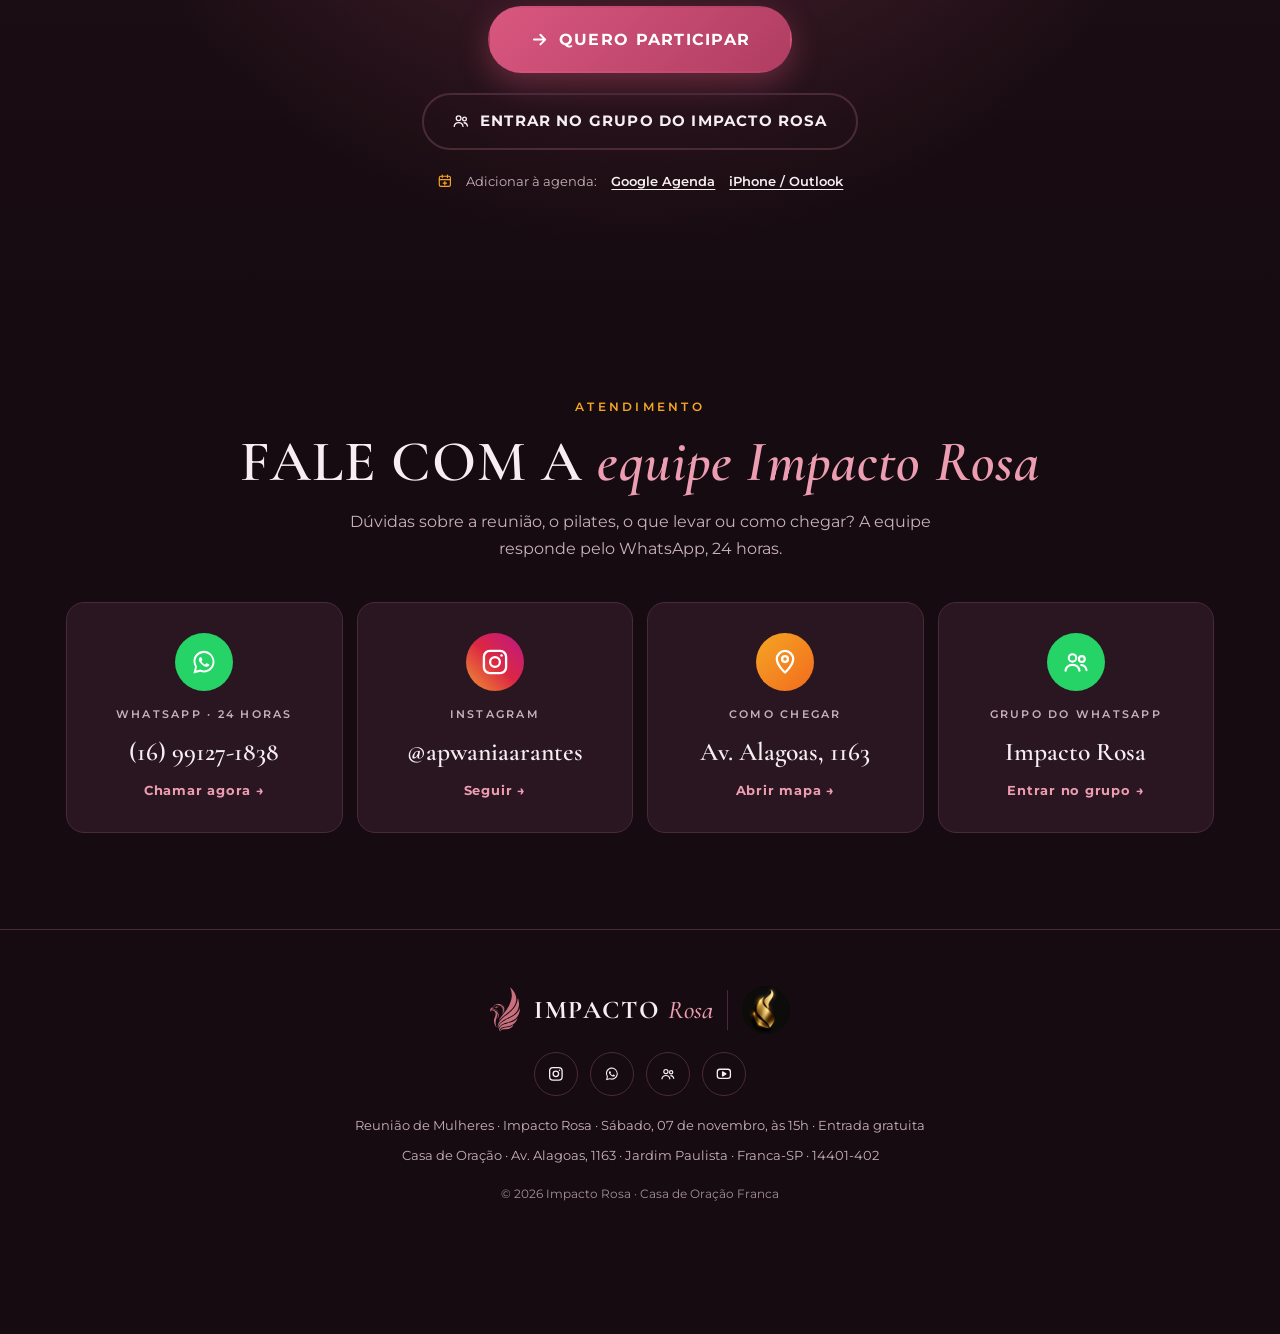
==== commit e466f184: "Ficha de inscrição completa (estilo Jotform) salva no Supabase + link na página Co-Authored-By: Clau" ====
--- a/src/index.html
+++ b/src/index.html
@@ -158,6 +158,9 @@
         <button class="lead-open" type="button" data-lead-open>
           <svg aria-hidden="true"><use href="#i-mail"></use></svg> Cadastre-se e receba as novidades do Impacto Rosa
         </button>
+        <a class="lead-open" href="SITE_URLficha/">
+          <svg aria-hidden="true"><use href="#i-heart"></use></svg> Preencha sua ficha de inscrição completa
+        </a>
       </div>
     </section>
 
@@ -532,6 +535,7 @@
         <a class="btn btn-wa js-whatsapp" href="https://wa.me/5516991271838?text=Ol%C3%A1%21%20Quero%20participar%20da%20Reuni%C3%A3o%20de%20Mulheres%20do%20Impacto%20Rosa%20de%2007%2F11." target="_blank" rel="noopener">
           <svg aria-hidden="true"><use href="#i-wa"></use></svg> Confirmar presença
         </a>
+        <a class="lead-later" href="SITE_URLficha/">Quer que a equipe te conheça melhor? Preencha a ficha completa</a>
         <button class="lead-later" type="button" data-lead-close>Voltar para a página</button>
       </div>
     </div>
--- a/assets/css/styles.css
+++ b/assets/css/styles.css
@@ -254,6 +254,7 @@
 .lead-submit, .lead-fallback { width: 100%; margin-top: 8px; }
 .lead-submit[disabled] { opacity: .7; cursor: wait; }
 .lead-later { background: none; border: 0; color: var(--muted); font: inherit; font-size: .85rem; text-decoration: underline; cursor: pointer; padding: 8px; }
+a.lead-later { text-align: center; color: var(--rose); }
 
 /* Pilates com Karen Dantes */
 .pilates {
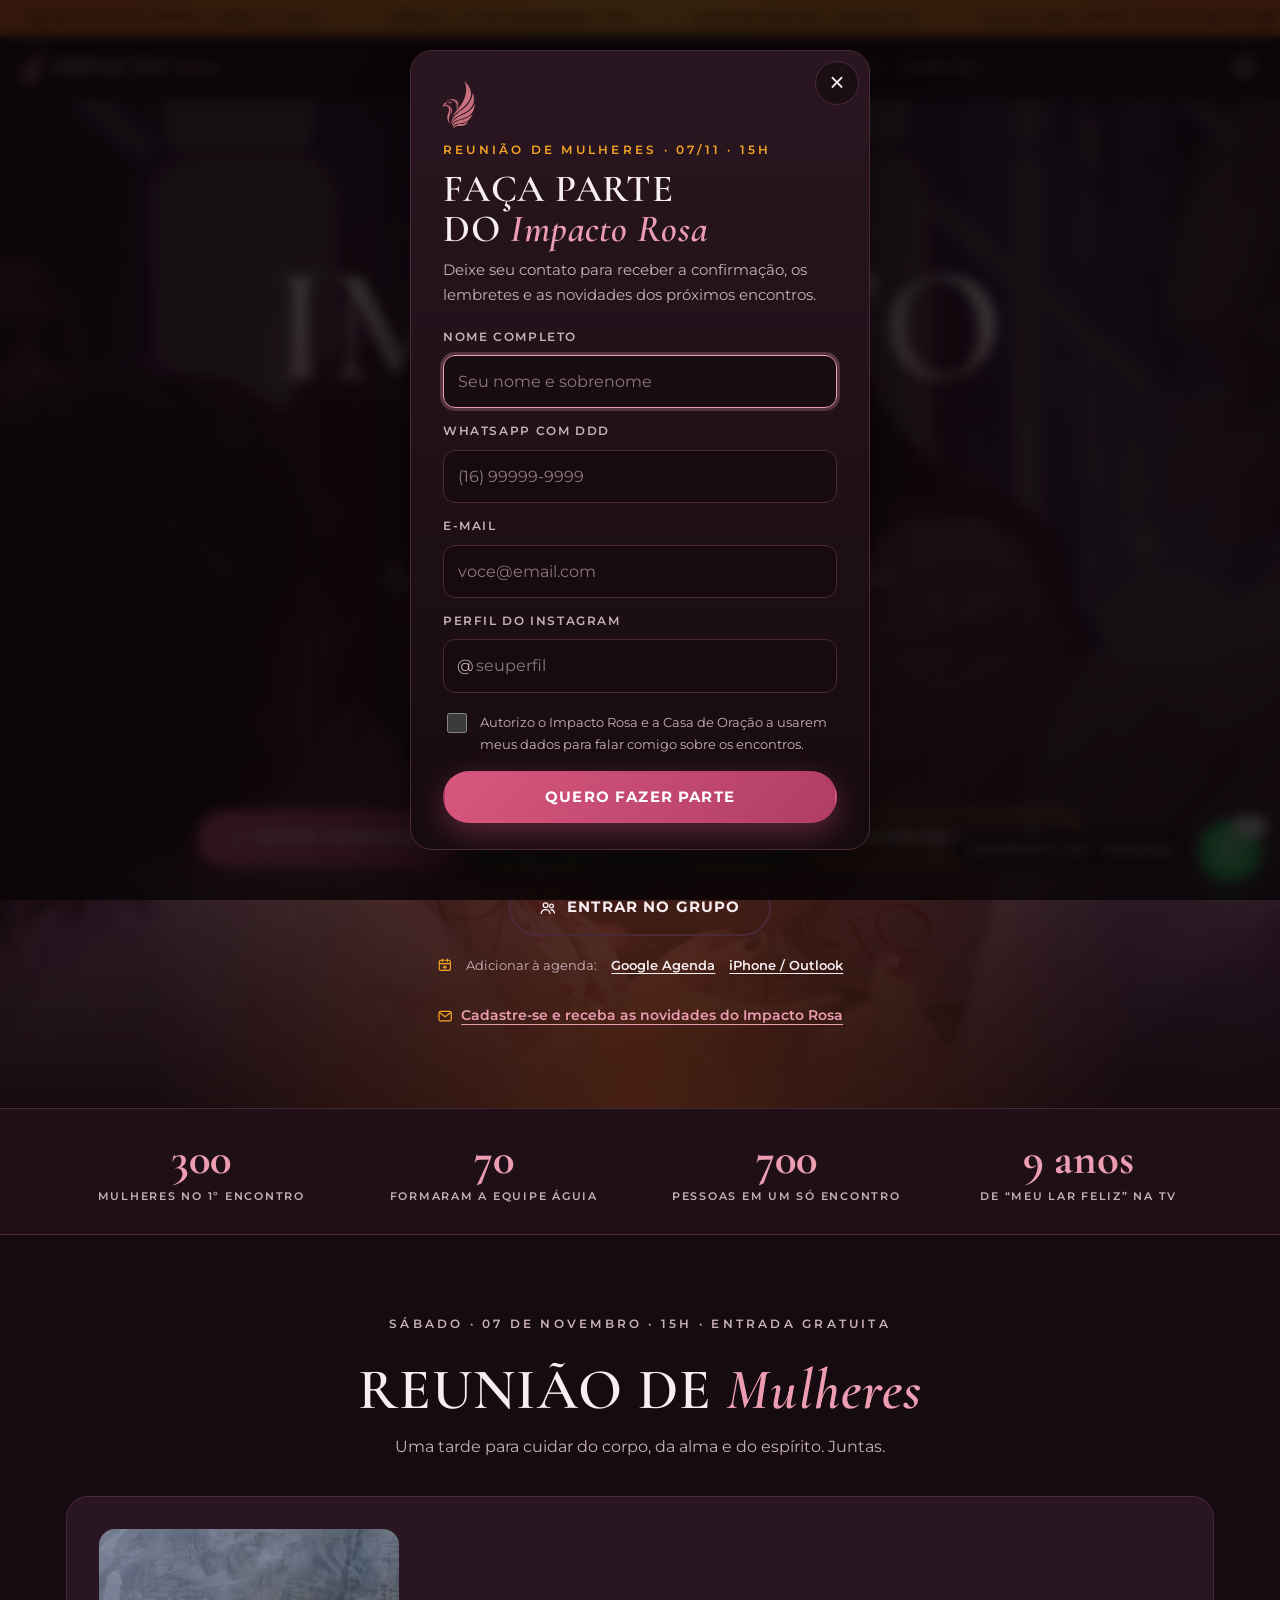
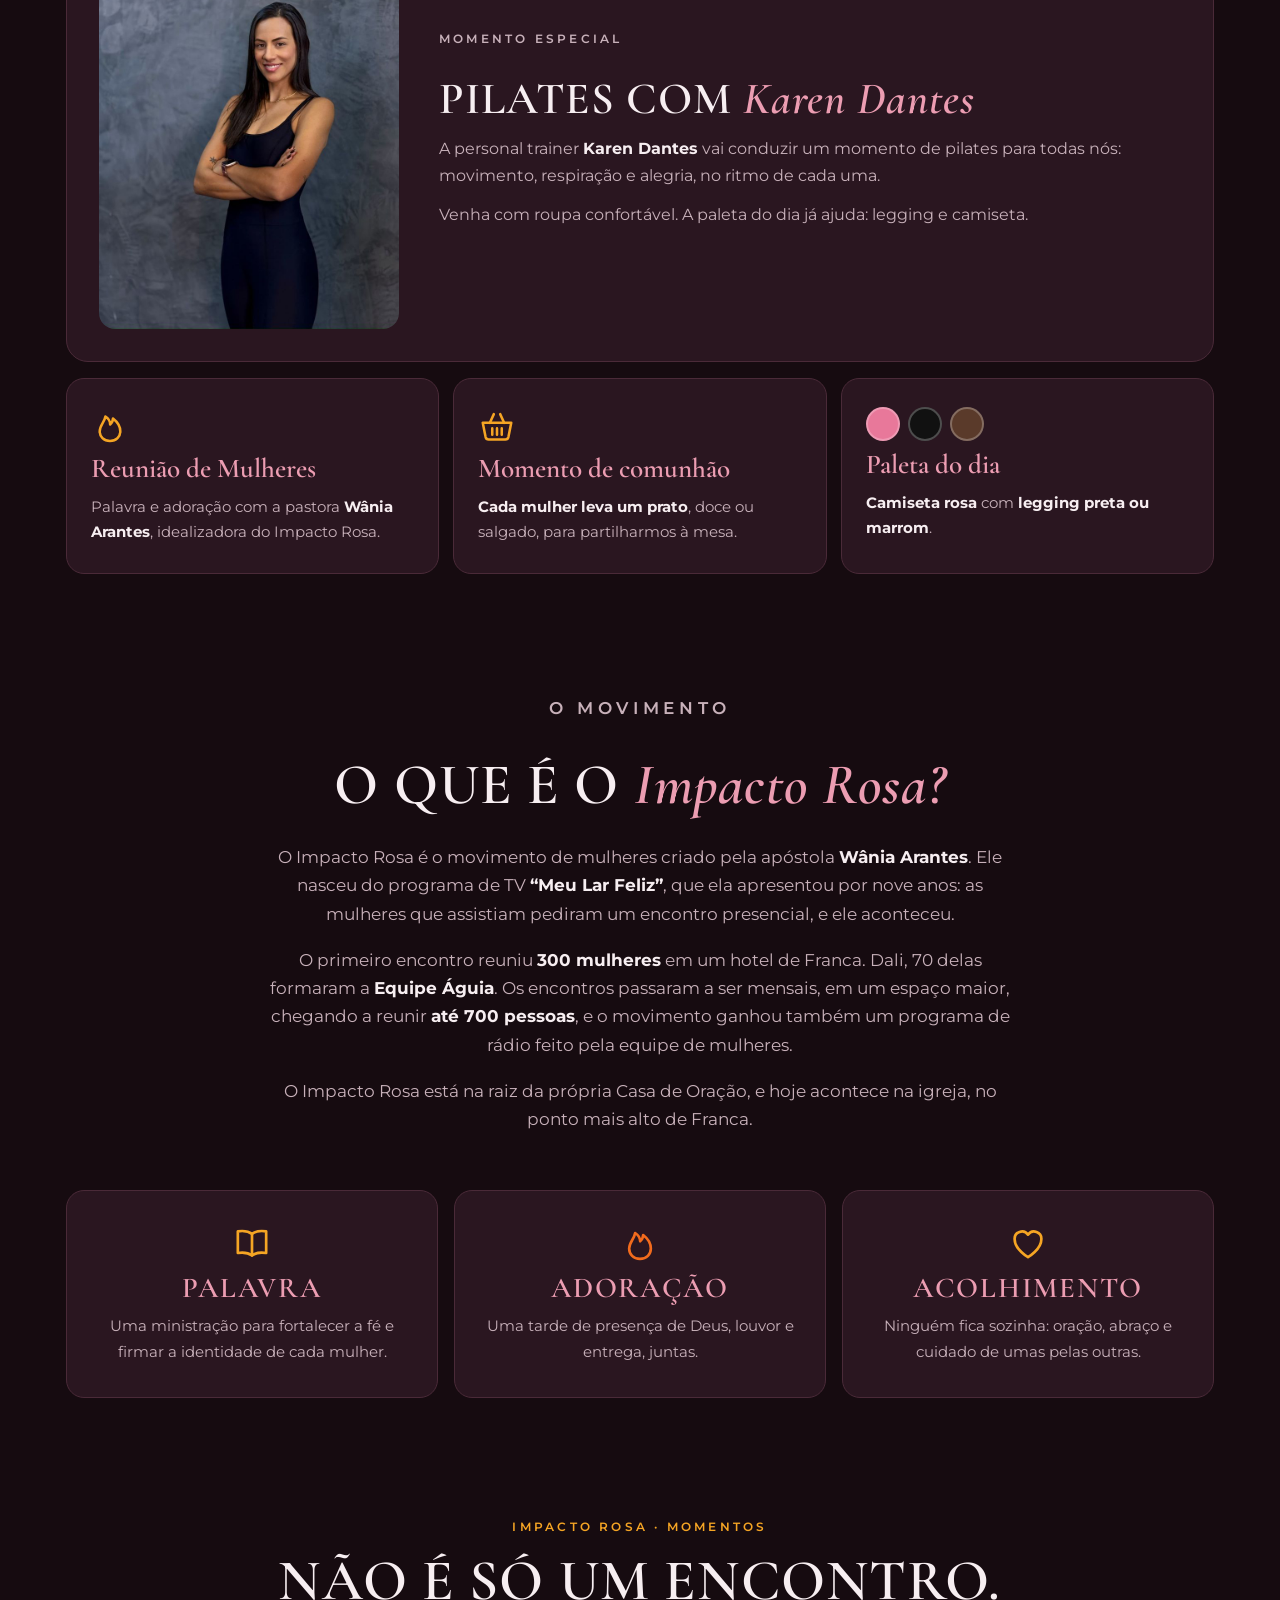
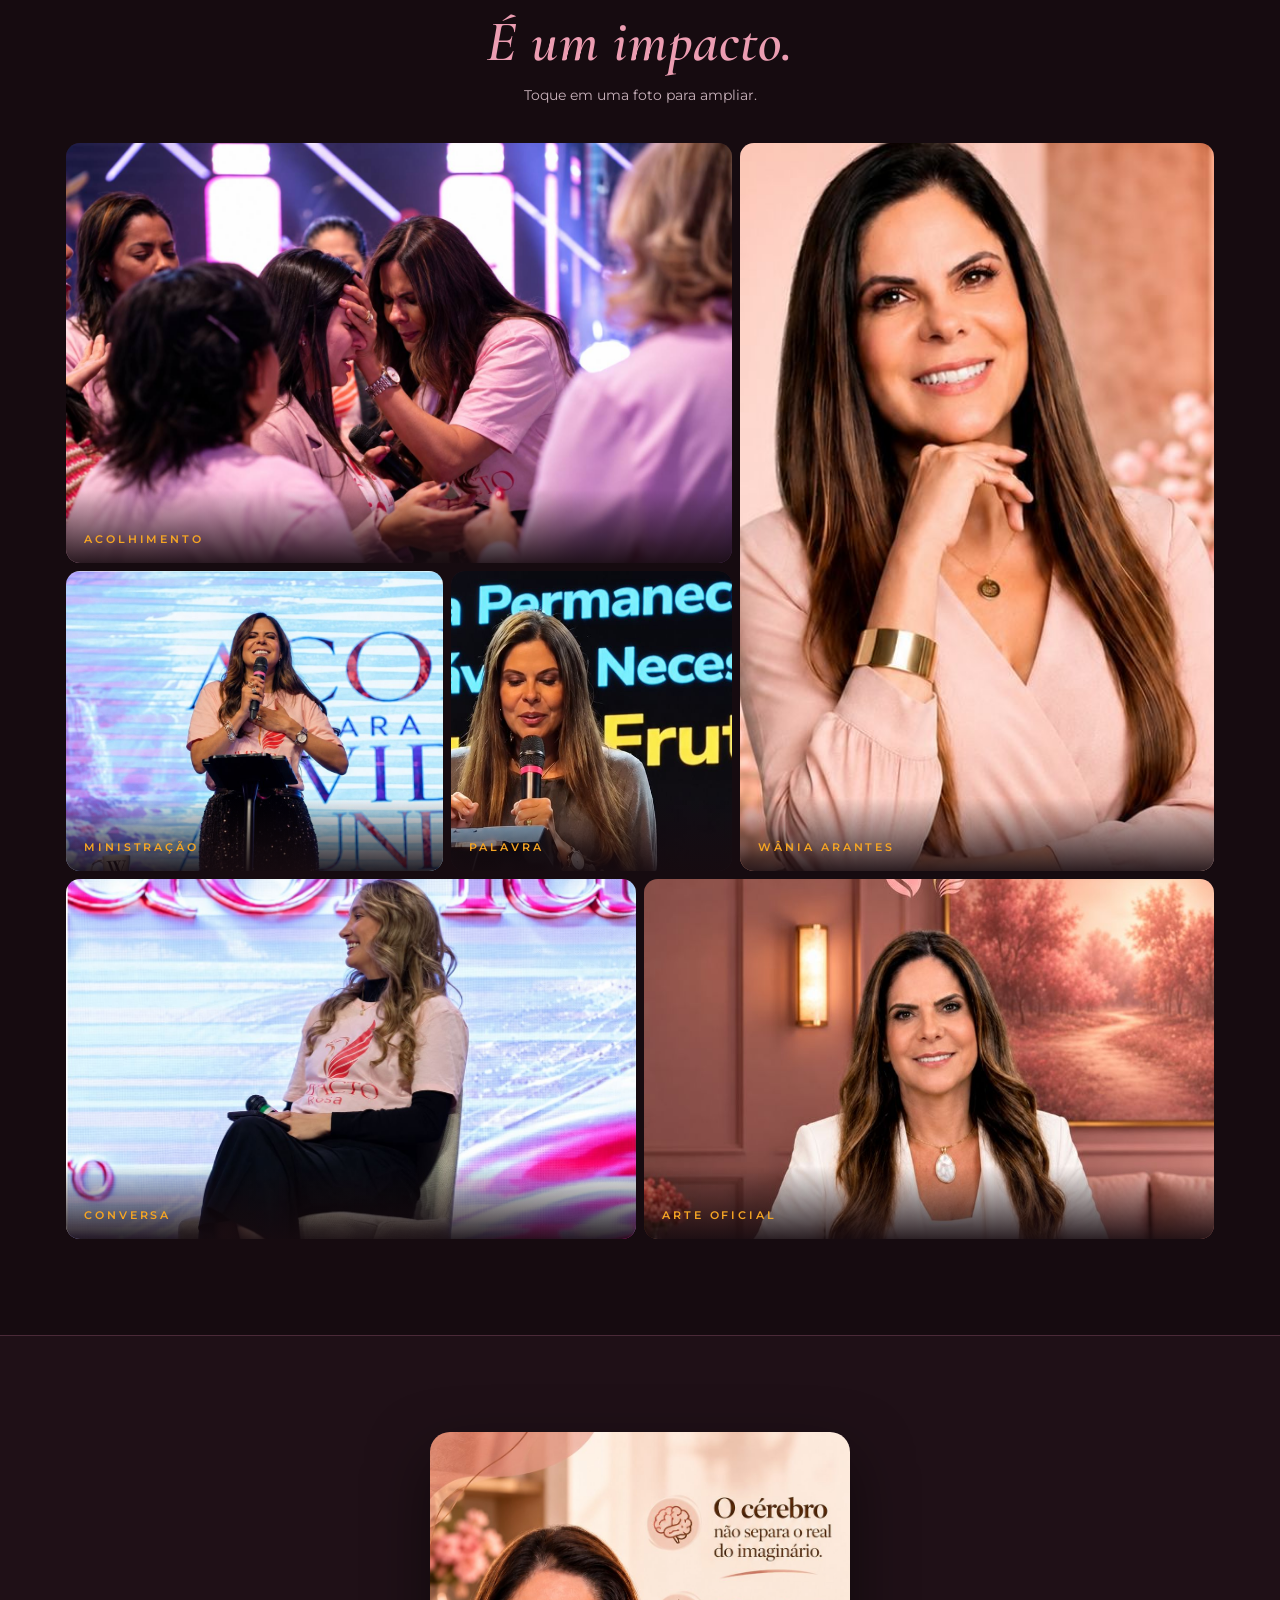
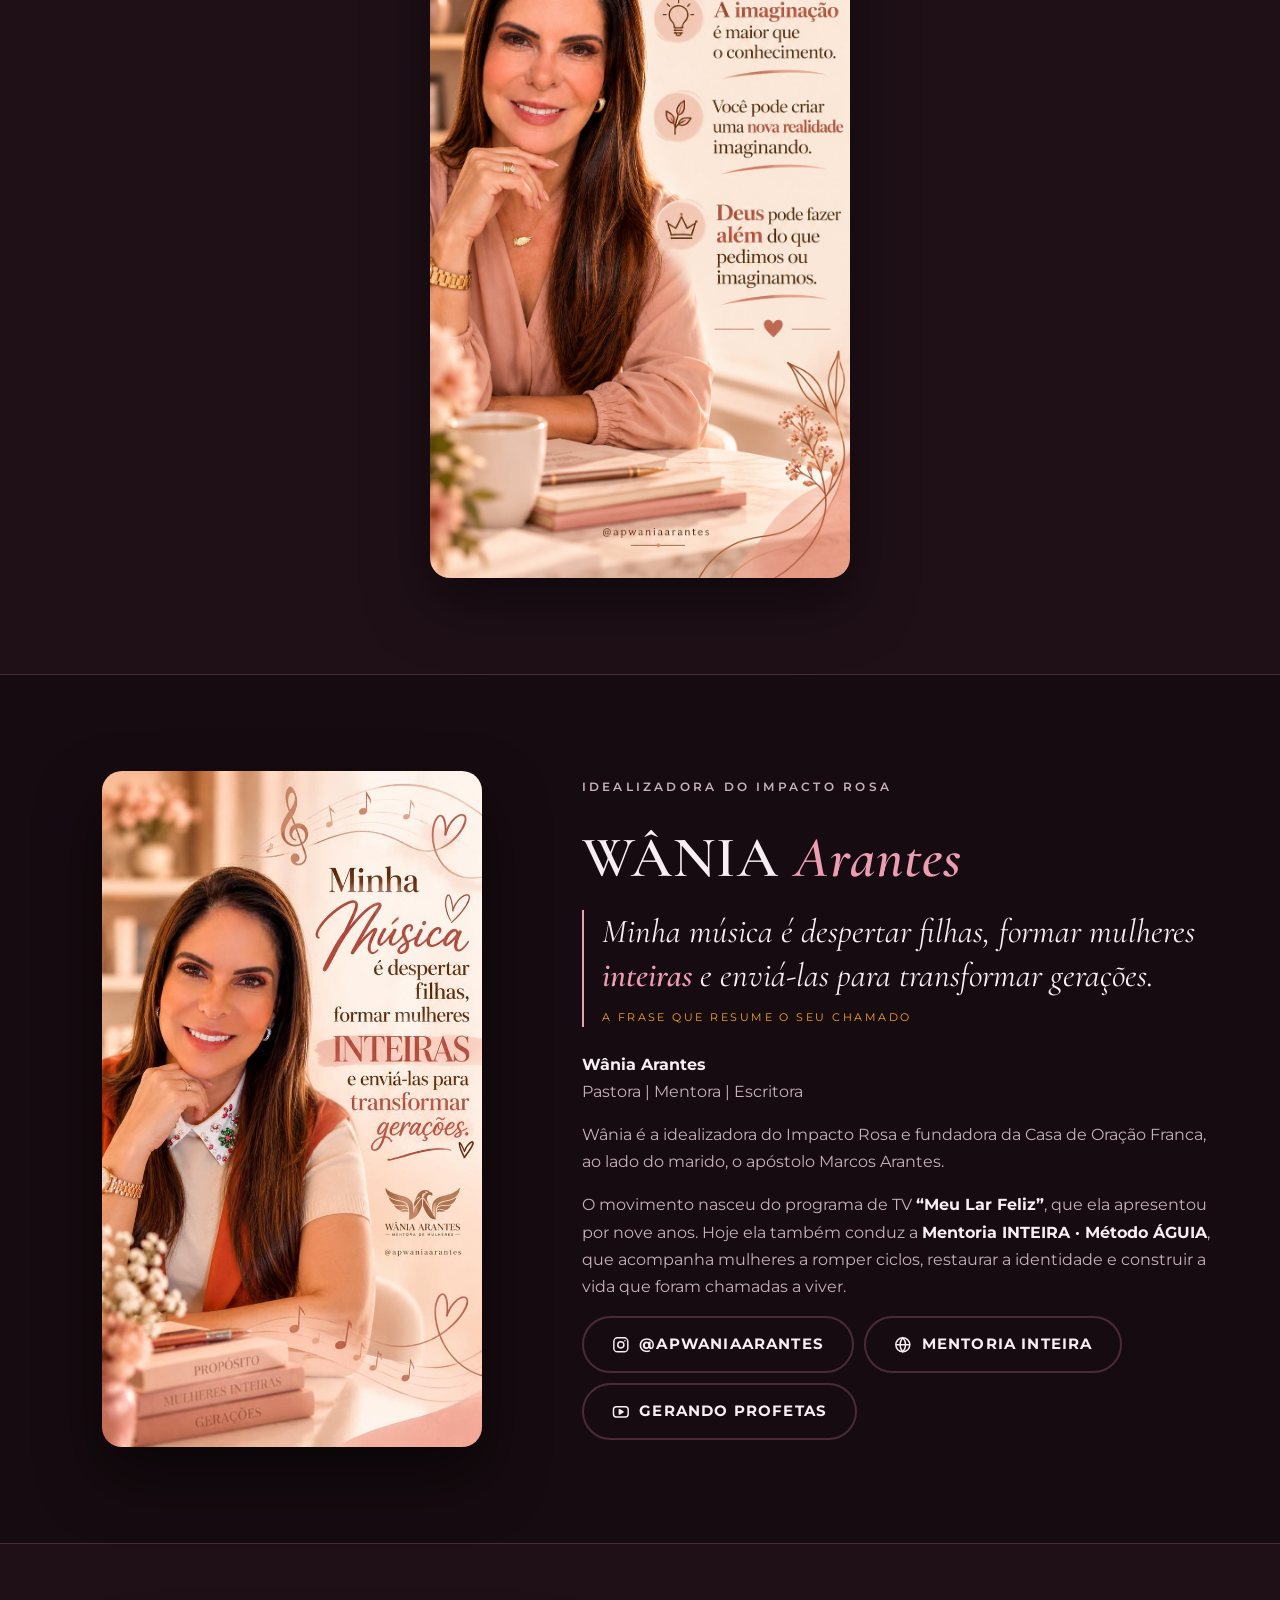
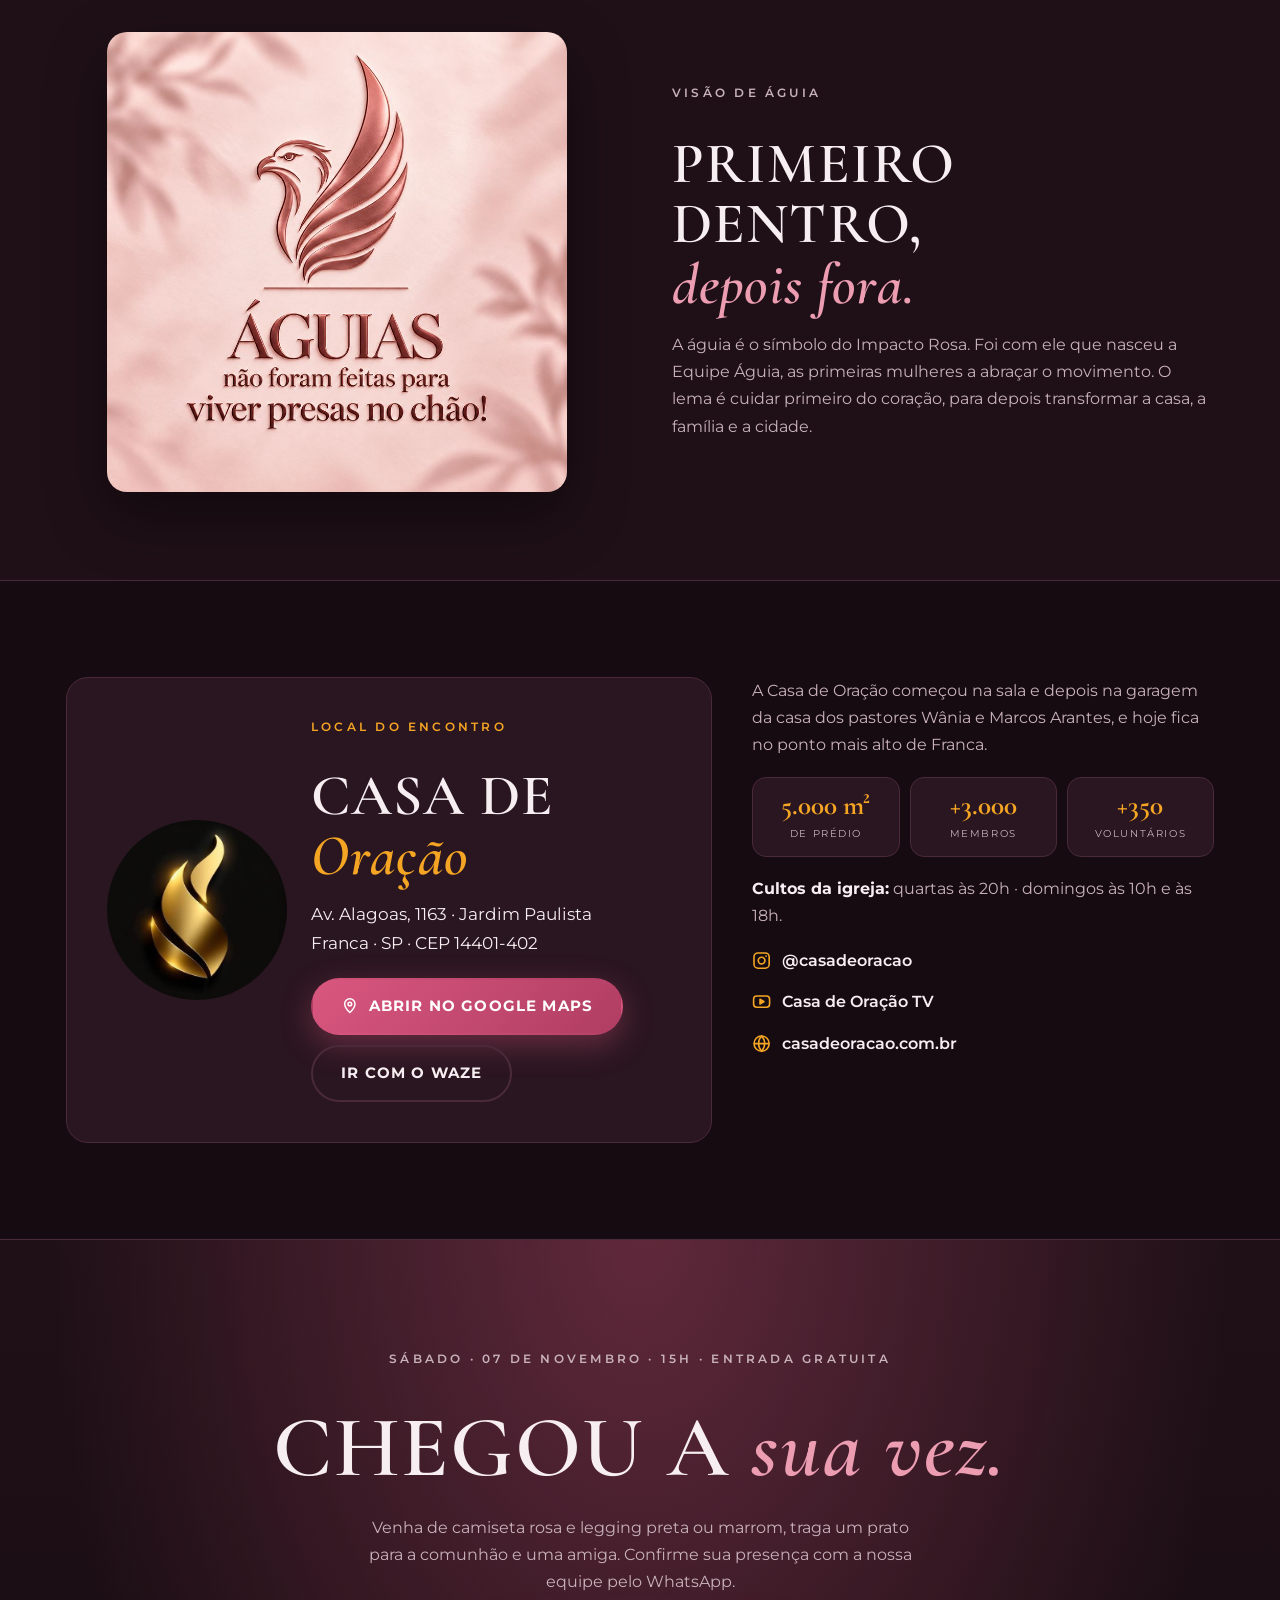
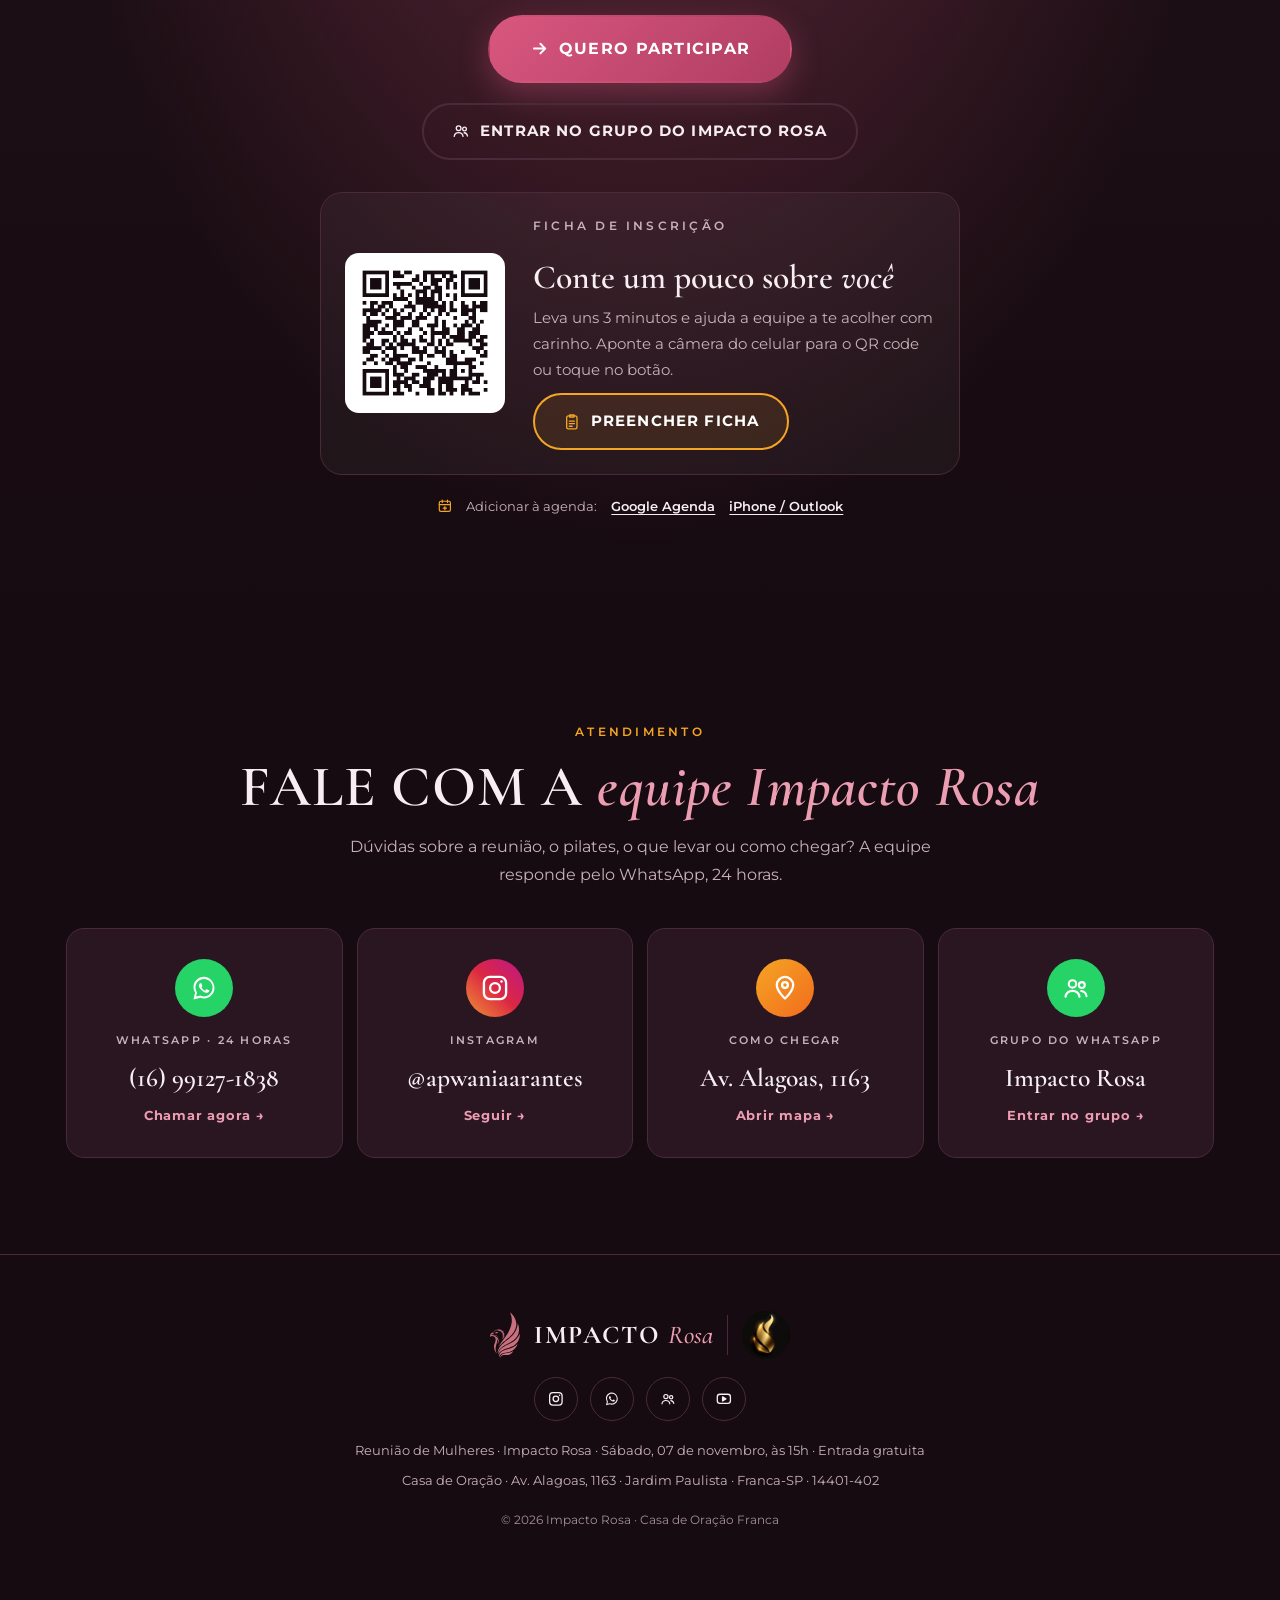
==== commit 3b9990e6: "Botão Ficha de inscrição e cartão com QR code na página Co-Authored-By: Claude Opus 5.5 <noreply@ant" ====
--- a/src/index.html
+++ b/src/index.html
@@ -146,6 +146,9 @@
           <a class="btn btn-wa js-whatsapp" href="https://wa.me/5516991271838?text=Ol%C3%A1%21%20Quero%20participar%20da%20Reuni%C3%A3o%20de%20Mulheres%20do%20Impacto%20Rosa%20de%2007%2F11." target="_blank" rel="noopener">
             <svg aria-hidden="true"><use href="#i-wa"></use></svg> Fale com a equipe · 24h
           </a>
+          <a class="btn btn-ficha" href="SITE_URLficha/">
+            <svg aria-hidden="true"><use href="#i-form"></use></svg> Ficha de inscrição
+          </a>
           <a class="btn btn-ghost" href="https://chat.whatsapp.com/GKTrelO5cqL79CvpSnSm1C?mode=gi_t" target="_blank" rel="noopener">
             <svg aria-hidden="true"><use href="#i-group"></use></svg> Entrar no grupo
           </a>
@@ -158,9 +161,6 @@
         <button class="lead-open" type="button" data-lead-open>
           <svg aria-hidden="true"><use href="#i-mail"></use></svg> Cadastre-se e receba as novidades do Impacto Rosa
         </button>
-        <a class="lead-open" href="SITE_URLficha/">
-          <svg aria-hidden="true"><use href="#i-heart"></use></svg> Preencha sua ficha de inscrição completa
-        </a>
       </div>
     </section>
 
@@ -416,6 +416,17 @@
         <a class="btn btn-ghost" href="https://chat.whatsapp.com/GKTrelO5cqL79CvpSnSm1C?mode=gi_t" target="_blank" rel="noopener">
           <svg aria-hidden="true"><use href="#i-group"></use></svg> Entrar no grupo do Impacto Rosa
         </a>
+        <div class="ficha-card">
+          <img class="ficha-qr" src="../assets/img/qr-ficha.png" width="160" height="160" alt="QR code da ficha de inscrição">
+          <div class="ficha-info">
+            <p class="label">Ficha de inscrição</p>
+            <h3>Conte um pouco sobre <em>você</em></h3>
+            <p>Leva uns 3 minutos e ajuda a equipe a te acolher com carinho. Aponte a câmera do celular para o QR code ou toque no botão.</p>
+            <a class="btn btn-ficha" href="SITE_URLficha/">
+              <svg aria-hidden="true"><use href="#i-form"></use></svg> Preencher ficha
+            </a>
+          </div>
+        </div>
         <p class="agenda">
           <svg aria-hidden="true"><use href="#i-cal"></use></svg> Adicionar à agenda:
           <a href="https://calendar.google.com/calendar/render?action=TEMPLATE&amp;text=Reuni%C3%A3o%20de%20Mulheres%20%C2%B7%20Impacto%20Rosa&amp;dates=20261107T150000%2F20261107T180000&amp;ctz=America%2FSao_Paulo&amp;location=Casa%20de%20Ora%C3%A7%C3%A3o%2C%20Av.%20Alagoas%2C%201163%20-%20Jardim%20Paulista%2C%20Franca%20-%20SP%2C%2014401-402&amp;details=Reuni%C3%A3o%20de%20Mulheres%20do%20Impacto%20Rosa%20com%20W%C3%A2nia%20Arantes%20e%20pilates%20com%20Karen%20Dantes.%20Traga%20um%20prato%20para%20o%20momento%20de%20comunh%C3%A3o.%20Legging%20preta%20ou%20marrom%20e%20camiseta%20rosa.%20Entrada%20gratuita." target="_blank" rel="noopener">Google Agenda</a>
@@ -566,6 +577,7 @@
     <symbol id="i-basket" viewBox="0 0 24 24"><g fill="none" stroke="currentColor" stroke-width="1.6" stroke-linecap="round" stroke-linejoin="round"><path d="M3 10h18l-1.8 9a2 2 0 0 1-2 1.5H6.8a2 2 0 0 1-2-1.5Z"/><path d="M7.5 10 10 4.5M16.5 10 14 4.5"/><path d="M9 13.5v4M12 13.5v4M15 13.5v4"/></g></symbol>
     <symbol id="i-group" viewBox="0 0 24 24"><g fill="none" stroke="currentColor" stroke-width="1.8" stroke-linecap="round" stroke-linejoin="round"><circle cx="9" cy="8.5" r="3.2"/><path d="M3 19.5c.6-3.2 3-5 6-5s5.4 1.8 6 5"/><circle cx="17" cy="9.5" r="2.5"/><path d="M16.5 14.6c2.4.2 4 1.7 4.5 4.4"/></g></symbol>
     <symbol id="i-mail" viewBox="0 0 24 24"><g fill="none" stroke="currentColor" stroke-width="1.8" stroke-linecap="round" stroke-linejoin="round"><rect x="3" y="5" width="18" height="14" rx="2.5"/><path d="m4 7 8 6 8-6"/></g></symbol>
+    <symbol id="i-form" viewBox="0 0 24 24"><g fill="none" stroke="currentColor" stroke-width="1.8" stroke-linecap="round" stroke-linejoin="round"><rect x="5" y="4" width="14" height="17.5" rx="2.5"/><path d="M9 2.5h6v3H9zM8.5 11h7M8.5 14.5h7M8.5 18h4"/></g></symbol>
     <symbol id="i-cal" viewBox="0 0 24 24"><g fill="none" stroke="currentColor" stroke-width="1.8" stroke-linecap="round" stroke-linejoin="round"><rect x="3.5" y="5" width="17" height="15.5" rx="2.5"/><path d="M3.5 10h17M8 3v4M16 3v4M12 13v5M9.5 15.5h5"/></g></symbol>
   </svg>
 
--- a/assets/css/styles.css
+++ b/assets/css/styles.css
@@ -492,3 +492,21 @@
   *, *::before, *::after { animation: none !important; transition: none !important; }
   .tile img { transform: none; filter: none; }
 }
+
+/* Ficha de inscrição: botão e cartão com QR */
+.btn-ficha { border-color: var(--amber); color: #fff; background: rgba(245, 165, 36, .1); }
+.btn-ficha svg { color: var(--amber); }
+.btn-ficha:hover { background: rgba(245, 165, 36, .2); }
+.ficha-card {
+  display: flex; align-items: center; gap: 28px; margin-top: 12px; padding: 24px; width: 100%; max-width: 640px;
+  border: 1px solid var(--line); border-radius: 22px; background: rgba(255, 255, 255, .04); text-align: left;
+}
+.ficha-qr { flex: none; width: 160px; height: auto; padding: 10px; border-radius: 14px; background: #fff; }
+.ficha-info { display: flex; flex-direction: column; align-items: flex-start; gap: 10px; }
+.ficha-info h3 { font-size: clamp(1.6rem, 5vw, 2.1rem); }
+.cta-block .ficha-info p:not(.label) { font-size: .95rem; }
+@media (max-width: 560px) {
+  .ficha-card { flex-direction: column; text-align: center; }
+  .ficha-info { align-items: center; }
+  .ficha-info .btn { width: 100%; }
+}
